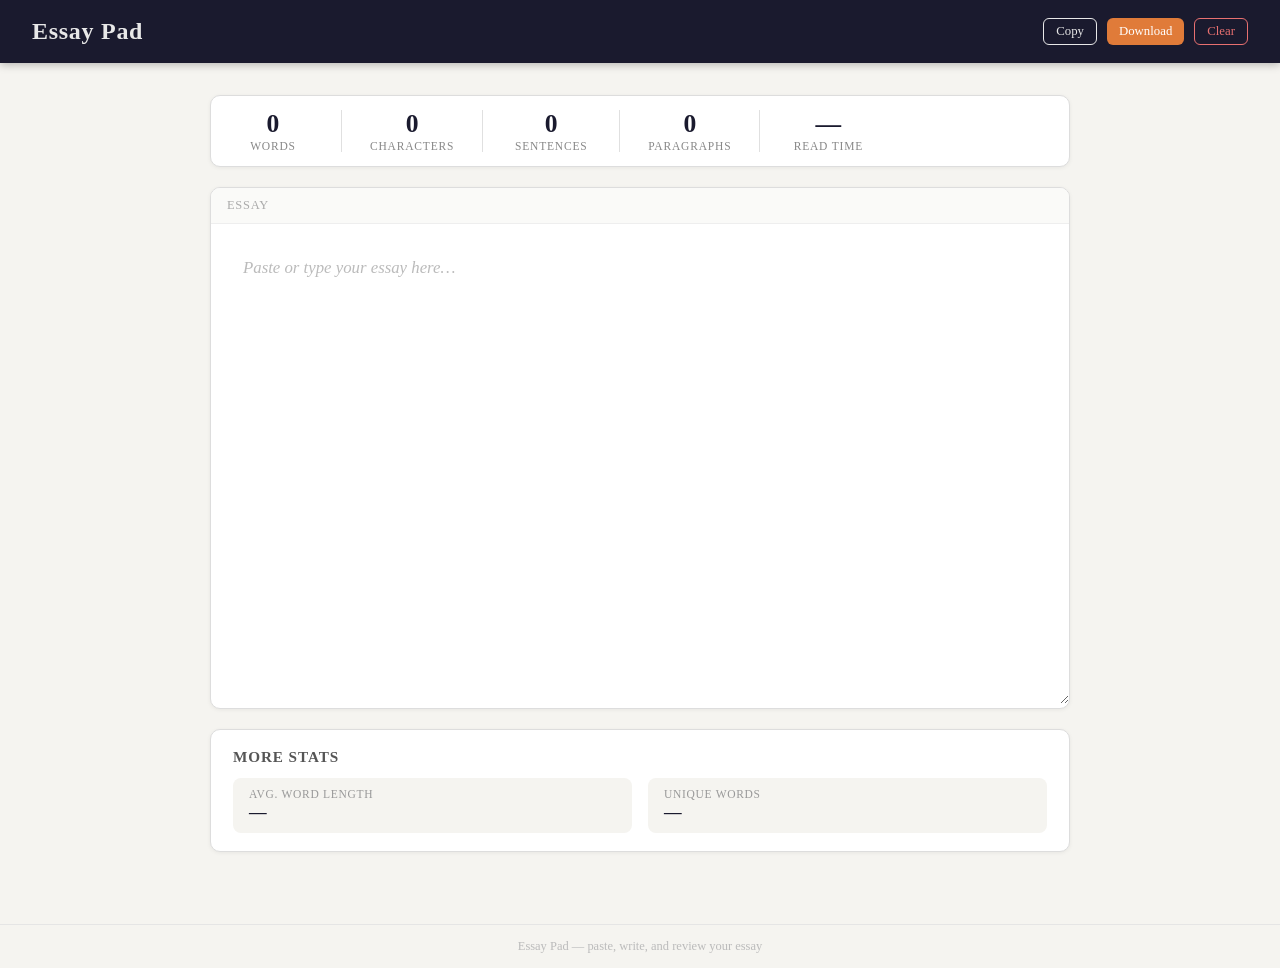
==== index.html @ 395b9628 "Create essay pad HTML/CSS/JS page Agent-Logs-Url: https://github.com/davidbomhoff/advuifinal/session" ====
<!DOCTYPE html>
<html lang="en">
<head>
  <meta charset="UTF-8" />
  <meta name="viewport" content="width=device-width, initial-scale=1.0" />
  <title>Essay Pad</title>
  <link rel="stylesheet" href="styles.css" />
</head>
<body>

  <header>
    <h1>Essay Pad</h1>
    <div class="header-actions">
      <button class="btn btn-outline btn-sm" id="btn-copy" title="Copy essay text">Copy</button>
      <button class="btn btn-primary btn-sm" id="btn-download" title="Download as .txt">Download</button>
      <button class="btn btn-danger btn-sm" id="btn-clear" title="Clear the essay">Clear</button>
    </div>
  </header>

  <main>

    <!-- Statistics bar -->
    <div class="stats-bar" aria-label="Essay statistics">
      <div class="stat">
        <span class="stat-value" id="word-count">0</span>
        <span class="stat-label">Words</span>
      </div>
      <div class="stat-divider"></div>
      <div class="stat">
        <span class="stat-value" id="char-count">0</span>
        <span class="stat-label">Characters</span>
      </div>
      <div class="stat-divider"></div>
      <div class="stat">
        <span class="stat-value" id="sentence-count">0</span>
        <span class="stat-label">Sentences</span>
      </div>
      <div class="stat-divider"></div>
      <div class="stat">
        <span class="stat-value" id="para-count">0</span>
        <span class="stat-label">Paragraphs</span>
      </div>
      <div class="stat-divider"></div>
      <div class="stat">
        <span class="stat-value" id="read-time">—</span>
        <span class="stat-label">Read time</span>
      </div>
    </div>

    <!-- Essay editor -->
    <div class="editor-wrapper">
      <div class="editor-toolbar">
        <span class="toolbar-label">Essay</span>
      </div>
      <textarea
        id="essay-textarea"
        placeholder="Paste or type your essay here…"
        spellcheck="true"
        aria-label="Essay text area"
      ></textarea>
    </div>

    <!-- Extended readability stats -->
    <div class="readability-section" aria-label="Readability details">
      <h2>More Stats</h2>
      <div class="readability-grid">
        <div class="readability-item">
          <div class="label">Avg. word length</div>
          <div class="value" id="avg-word-len">—</div>
        </div>
        <div class="readability-item">
          <div class="label">Unique words</div>
          <div class="value" id="unique-words">—</div>
        </div>
      </div>
    </div>

  </main>

  <footer>
    Essay Pad &mdash; paste, write, and review your essay
  </footer>

  <div class="toast" id="toast" role="status" aria-live="polite"></div>

  <script src="script.js"></script>
</body>
</html>
---- styles.css ----
*, *::before, *::after {
  box-sizing: border-box;
  margin: 0;
  padding: 0;
}

body {
  font-family: 'Georgia', serif;
  background: #f5f4f0;
  color: #2c2c2c;
  min-height: 100vh;
  display: flex;
  flex-direction: column;
}

header {
  background: #1a1a2e;
  color: #e8e8e8;
  padding: 18px 32px;
  display: flex;
  align-items: center;
  justify-content: space-between;
  box-shadow: 0 2px 8px rgba(0,0,0,0.25);
}

header h1 {
  font-size: 1.5rem;
  font-weight: 600;
  letter-spacing: 0.03em;
}

.header-actions {
  display: flex;
  gap: 10px;
}

.btn {
  cursor: pointer;
  border: none;
  border-radius: 6px;
  padding: 8px 18px;
  font-size: 0.875rem;
  font-family: 'Georgia', serif;
  transition: background 0.2s, transform 0.1s;
}

.btn:active {
  transform: scale(0.97);
}

.btn-outline {
  background: transparent;
  border: 1.5px solid #e8e8e8;
  color: #e8e8e8;
}

.btn-outline:hover {
  background: rgba(255,255,255,0.1);
}

.btn-primary {
  background: #e07b39;
  color: #fff;
}

.btn-primary:hover {
  background: #c96a28;
}

.btn-danger {
  background: transparent;
  border: 1.5px solid #e87070;
  color: #e87070;
}

.btn-danger:hover {
  background: rgba(232,112,112,0.1);
}

main {
  flex: 1;
  max-width: 900px;
  width: 100%;
  margin: 32px auto;
  padding: 0 20px 40px;
  display: flex;
  flex-direction: column;
  gap: 20px;
}

.stats-bar {
  display: flex;
  gap: 24px;
  flex-wrap: wrap;
  background: #fff;
  border: 1px solid #ddd;
  border-radius: 10px;
  padding: 14px 22px;
  box-shadow: 0 1px 4px rgba(0,0,0,0.06);
}

.stat {
  display: flex;
  flex-direction: column;
  align-items: center;
  min-width: 80px;
}

.stat-value {
  font-size: 1.6rem;
  font-weight: 700;
  color: #1a1a2e;
  line-height: 1.1;
}

.stat-label {
  font-size: 0.72rem;
  color: #888;
  text-transform: uppercase;
  letter-spacing: 0.07em;
  margin-top: 2px;
}

.stat-divider {
  width: 1px;
  background: #e0e0e0;
  align-self: stretch;
  margin: 0 4px;
}

.editor-wrapper {
  position: relative;
  background: #fff;
  border: 1px solid #ddd;
  border-radius: 10px;
  box-shadow: 0 1px 4px rgba(0,0,0,0.06);
  overflow: hidden;
}

.editor-toolbar {
  display: flex;
  align-items: center;
  gap: 8px;
  padding: 10px 16px;
  border-bottom: 1px solid #eee;
  background: #fafaf8;
}

.toolbar-label {
  font-size: 0.78rem;
  color: #aaa;
  text-transform: uppercase;
  letter-spacing: 0.06em;
  flex: 1;
}

.btn-sm {
  padding: 5px 12px;
  font-size: 0.8rem;
}

#essay-textarea {
  width: 100%;
  min-height: 480px;
  padding: 28px 32px;
  font-family: 'Georgia', serif;
  font-size: 1.05rem;
  line-height: 1.85;
  color: #2c2c2c;
  border: none;
  outline: none;
  resize: vertical;
  background: transparent;
  tab-size: 4;
}

#essay-textarea::placeholder {
  color: #bbb;
  font-style: italic;
}

.readability-section {
  background: #fff;
  border: 1px solid #ddd;
  border-radius: 10px;
  padding: 18px 22px;
  box-shadow: 0 1px 4px rgba(0,0,0,0.06);
}

.readability-section h2 {
  font-size: 0.95rem;
  color: #555;
  margin-bottom: 12px;
  text-transform: uppercase;
  letter-spacing: 0.06em;
}

.readability-grid {
  display: flex;
  gap: 16px;
  flex-wrap: wrap;
}

.readability-item {
  background: #f5f4f0;
  border-radius: 8px;
  padding: 10px 16px;
  min-width: 140px;
  flex: 1;
}

.readability-item .label {
  font-size: 0.72rem;
  color: #999;
  text-transform: uppercase;
  letter-spacing: 0.06em;
}

.readability-item .value {
  font-size: 1.1rem;
  font-weight: 600;
  color: #1a1a2e;
  margin-top: 2px;
}

.toast {
  position: fixed;
  bottom: 28px;
  left: 50%;
  transform: translateX(-50%) translateY(80px);
  background: #1a1a2e;
  color: #e8e8e8;
  padding: 12px 24px;
  border-radius: 8px;
  font-size: 0.9rem;
  opacity: 0;
  transition: transform 0.3s ease, opacity 0.3s ease;
  pointer-events: none;
  z-index: 999;
}

.toast.show {
  transform: translateX(-50%) translateY(0);
  opacity: 1;
}

footer {
  text-align: center;
  font-size: 0.78rem;
  color: #bbb;
  padding: 14px;
  border-top: 1px solid #e5e5e5;
}

@media (max-width: 600px) {
  header {
    flex-direction: column;
    gap: 12px;
    padding: 14px 20px;
  }

  main {
    margin: 16px auto;
    padding: 0 12px 24px;
  }

  #essay-textarea {
    padding: 18px 16px;
    min-height: 340px;
  }

  .stats-bar {
    gap: 12px;
    padding: 12px 16px;
  }
}
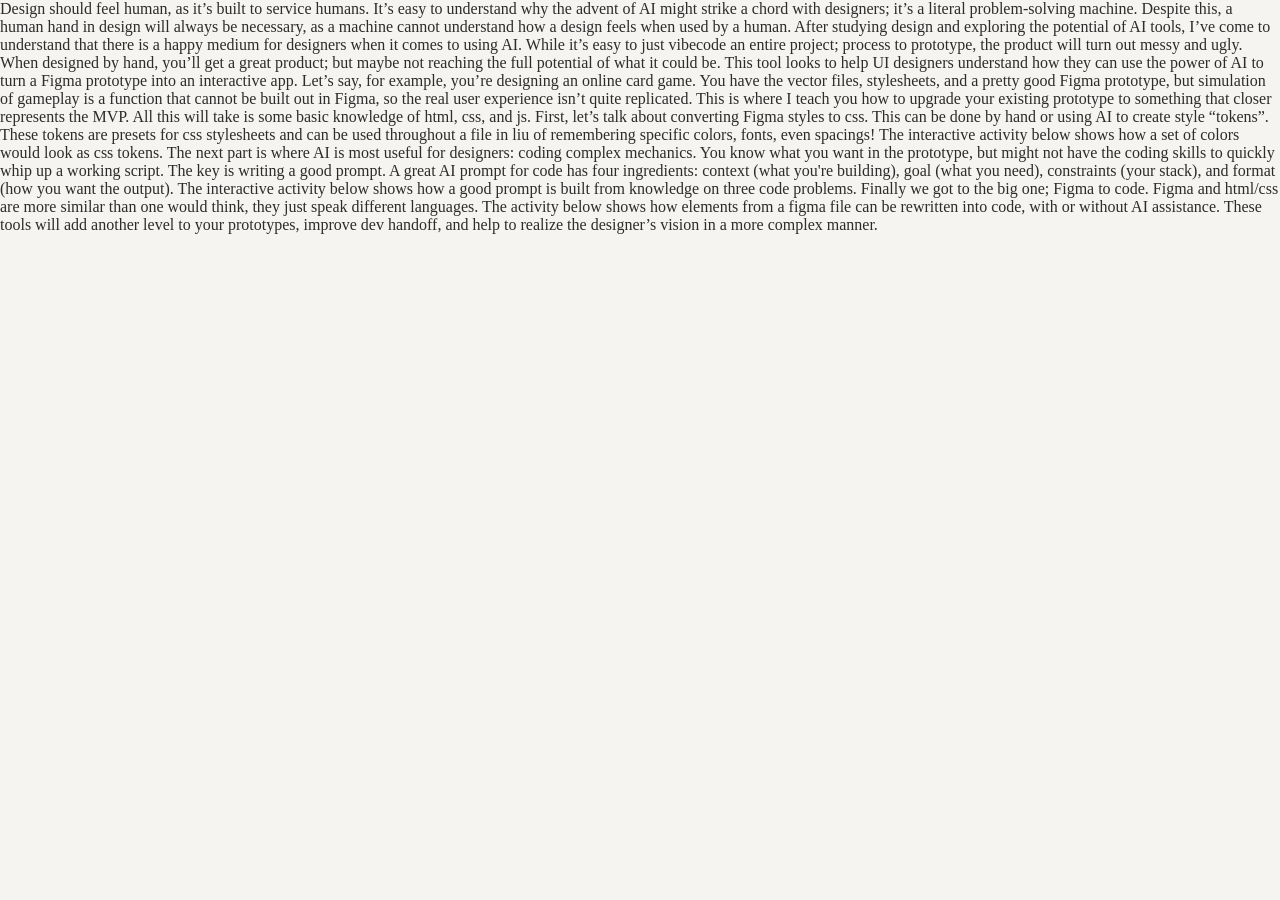
==== commit fbbc8cba: "Just essay Removed header, main content, and footer from index.html, while adding a lengthy design p" ====
--- a/index.html
+++ b/index.html
@@ -7,82 +7,6 @@
   <link rel="stylesheet" href="styles.css" />
 </head>
 <body>
-
-  <header>
-    <h1>Essay Pad</h1>
-    <div class="header-actions">
-      <button class="btn btn-outline btn-sm" id="btn-copy" title="Copy essay text">Copy</button>
-      <button class="btn btn-primary btn-sm" id="btn-download" title="Download as .txt">Download</button>
-      <button class="btn btn-danger btn-sm" id="btn-clear" title="Clear the essay">Clear</button>
-    </div>
-  </header>
-
-  <main>
-
-    <!-- Statistics bar -->
-    <div class="stats-bar" aria-label="Essay statistics">
-      <div class="stat">
-        <span class="stat-value" id="word-count">0</span>
-        <span class="stat-label">Words</span>
-      </div>
-      <div class="stat-divider"></div>
-      <div class="stat">
-        <span class="stat-value" id="char-count">0</span>
-        <span class="stat-label">Characters</span>
-      </div>
-      <div class="stat-divider"></div>
-      <div class="stat">
-        <span class="stat-value" id="sentence-count">0</span>
-        <span class="stat-label">Sentences</span>
-      </div>
-      <div class="stat-divider"></div>
-      <div class="stat">
-        <span class="stat-value" id="para-count">0</span>
-        <span class="stat-label">Paragraphs</span>
-      </div>
-      <div class="stat-divider"></div>
-      <div class="stat">
-        <span class="stat-value" id="read-time">—</span>
-        <span class="stat-label">Read time</span>
-      </div>
-    </div>
-
-    <!-- Essay editor -->
-    <div class="editor-wrapper">
-      <div class="editor-toolbar">
-        <span class="toolbar-label">Essay</span>
-      </div>
-      <textarea
-        id="essay-textarea"
-        placeholder="Paste or type your essay here…"
-        spellcheck="true"
-        aria-label="Essay text area"
-      ></textarea>
-    </div>
-
-    <!-- Extended readability stats -->
-    <div class="readability-section" aria-label="Readability details">
-      <h2>More Stats</h2>
-      <div class="readability-grid">
-        <div class="readability-item">
-          <div class="label">Avg. word length</div>
-          <div class="value" id="avg-word-len">—</div>
-        </div>
-        <div class="readability-item">
-          <div class="label">Unique words</div>
-          <div class="value" id="unique-words">—</div>
-        </div>
-      </div>
-    </div>
-
-  </main>
-
-  <footer>
-    Essay Pad &mdash; paste, write, and review your essay
-  </footer>
-
-  <div class="toast" id="toast" role="status" aria-live="polite"></div>
-
-  <script src="script.js"></script>
+Design should feel human, as it’s built to service humans. It’s easy to understand why the advent of AI might strike a chord with designers; it’s a literal problem-solving machine. Despite this, a human hand in design will always be necessary, as a machine cannot understand how a design feels when used by a human. After studying design and exploring the potential of AI tools, I’ve come to understand that there is a happy medium for designers when it comes to using AI. While it’s easy to just vibecode an entire project; process to prototype, the product will turn out messy and ugly. When designed by hand, you’ll get a great product; but maybe not reaching the full potential of what it could be. This tool looks to help UI designers understand how they can use the power of AI to turn a Figma prototype into an interactive app. Let’s say, for example, you’re designing an online card game. You have the vector files, stylesheets, and a pretty good Figma prototype, but simulation of gameplay is a function that cannot be built out in Figma, so the real user experience isn’t quite replicated. This is where I teach you how to upgrade your existing prototype to something that closer represents the MVP. All this will take is some basic knowledge of html, css, and js. First, let’s talk about converting Figma styles to css. This can be done by hand or using AI to create style “tokens”. These tokens are presets for css stylesheets and can be used throughout a file in liu of remembering specific colors, fonts, even spacings! The interactive activity below shows how a set of colors would look as css tokens. The next part is where AI is most useful for designers: coding complex mechanics. You know what you want in the prototype, but might not have the coding skills to quickly whip up a working script. The key is writing a good prompt. A great AI prompt for code has four ingredients: context (what you're building), goal (what you need), constraints (your stack), and format (how you want the output). The interactive activity below shows how a good prompt is built from knowledge on three code problems. Finally we got to the big one; Figma to code. Figma and html/css are more similar than one would think, they just speak different languages. The activity below shows how elements from a figma file can be rewritten into code, with or without AI assistance. These tools will add another level to your prototypes, improve dev handoff, and help to realize the designer’s vision in a more complex manner.
 </body>
 </html>
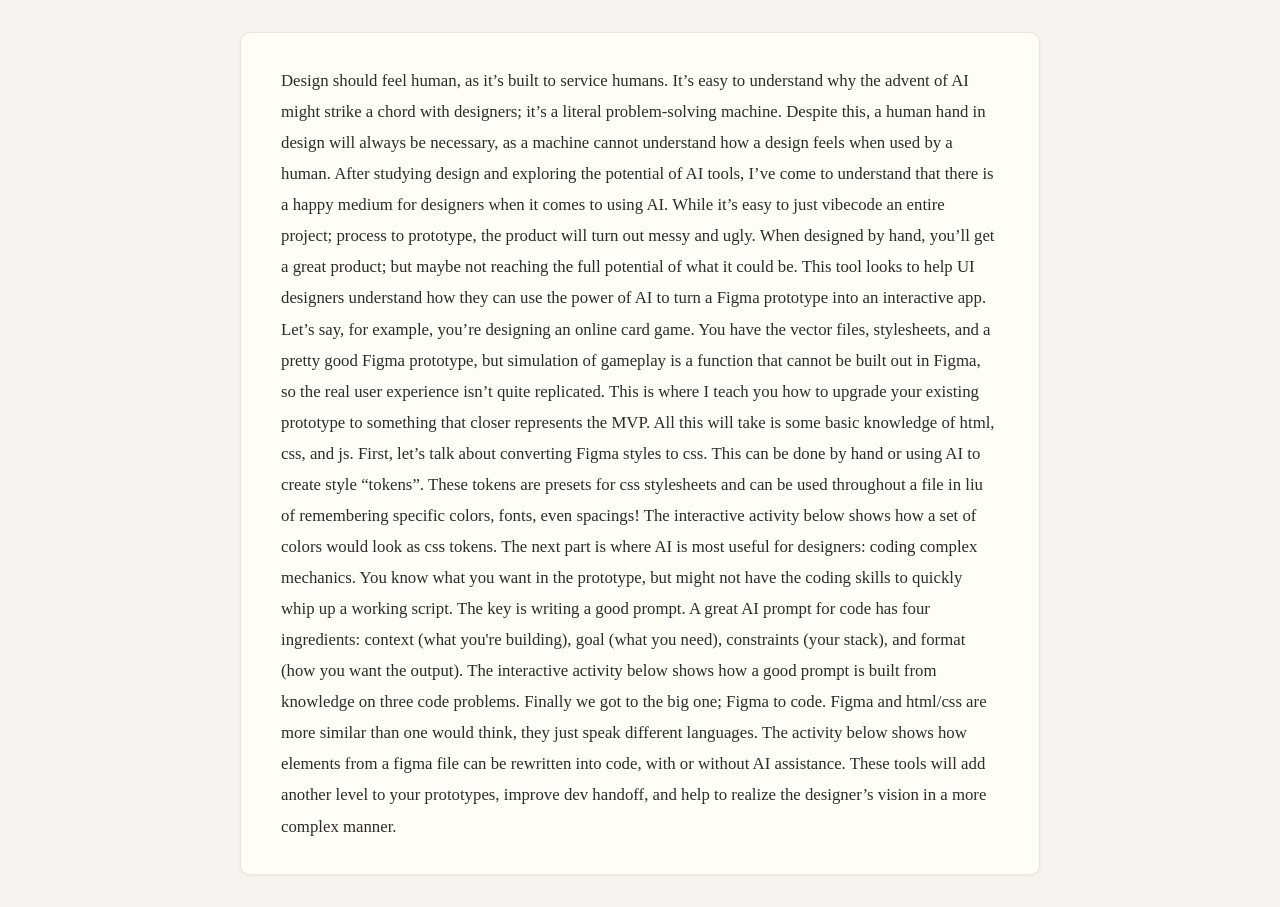
==== commit 8f070aa5: "style: add padding and light background to body text Agent-Logs-Url: https://github.com/davidbomhoff" ====
--- a/index.html
+++ b/index.html
@@ -7,6 +7,8 @@
   <link rel="stylesheet" href="styles.css" />
 </head>
 <body>
+<div class="body-text">
 Design should feel human, as it’s built to service humans. It’s easy to understand why the advent of AI might strike a chord with designers; it’s a literal problem-solving machine. Despite this, a human hand in design will always be necessary, as a machine cannot understand how a design feels when used by a human. After studying design and exploring the potential of AI tools, I’ve come to understand that there is a happy medium for designers when it comes to using AI. While it’s easy to just vibecode an entire project; process to prototype, the product will turn out messy and ugly. When designed by hand, you’ll get a great product; but maybe not reaching the full potential of what it could be. This tool looks to help UI designers understand how they can use the power of AI to turn a Figma prototype into an interactive app. Let’s say, for example, you’re designing an online card game. You have the vector files, stylesheets, and a pretty good Figma prototype, but simulation of gameplay is a function that cannot be built out in Figma, so the real user experience isn’t quite replicated. This is where I teach you how to upgrade your existing prototype to something that closer represents the MVP. All this will take is some basic knowledge of html, css, and js. First, let’s talk about converting Figma styles to css. This can be done by hand or using AI to create style “tokens”. These tokens are presets for css stylesheets and can be used throughout a file in liu of remembering specific colors, fonts, even spacings! The interactive activity below shows how a set of colors would look as css tokens. The next part is where AI is most useful for designers: coding complex mechanics. You know what you want in the prototype, but might not have the coding skills to quickly whip up a working script. The key is writing a good prompt. A great AI prompt for code has four ingredients: context (what you're building), goal (what you need), constraints (your stack), and format (how you want the output). The interactive activity below shows how a good prompt is built from knowledge on three code problems. Finally we got to the big one; Figma to code. Figma and html/css are more similar than one would think, they just speak different languages. The activity below shows how elements from a figma file can be rewritten into code, with or without AI assistance. These tools will add another level to your prototypes, improve dev handoff, and help to realize the designer’s vision in a more complex manner.
+</div>
 </body>
 </html>
--- a/styles.css
+++ b/styles.css
@@ -244,6 +244,20 @@
   opacity: 1;
 }
 
+.body-text {
+  max-width: 800px;
+  margin: 32px auto;
+  padding: 32px 40px;
+  background: #fffdf7;
+  border-radius: 10px;
+  border: 1px solid #e8e5dc;
+  font-family: 'Georgia', serif;
+  font-size: 1.05rem;
+  line-height: 1.85;
+  color: #2c2c2c;
+  box-shadow: 0 1px 4px rgba(0,0,0,0.06);
+}
+
 footer {
   text-align: center;
   font-size: 0.78rem;
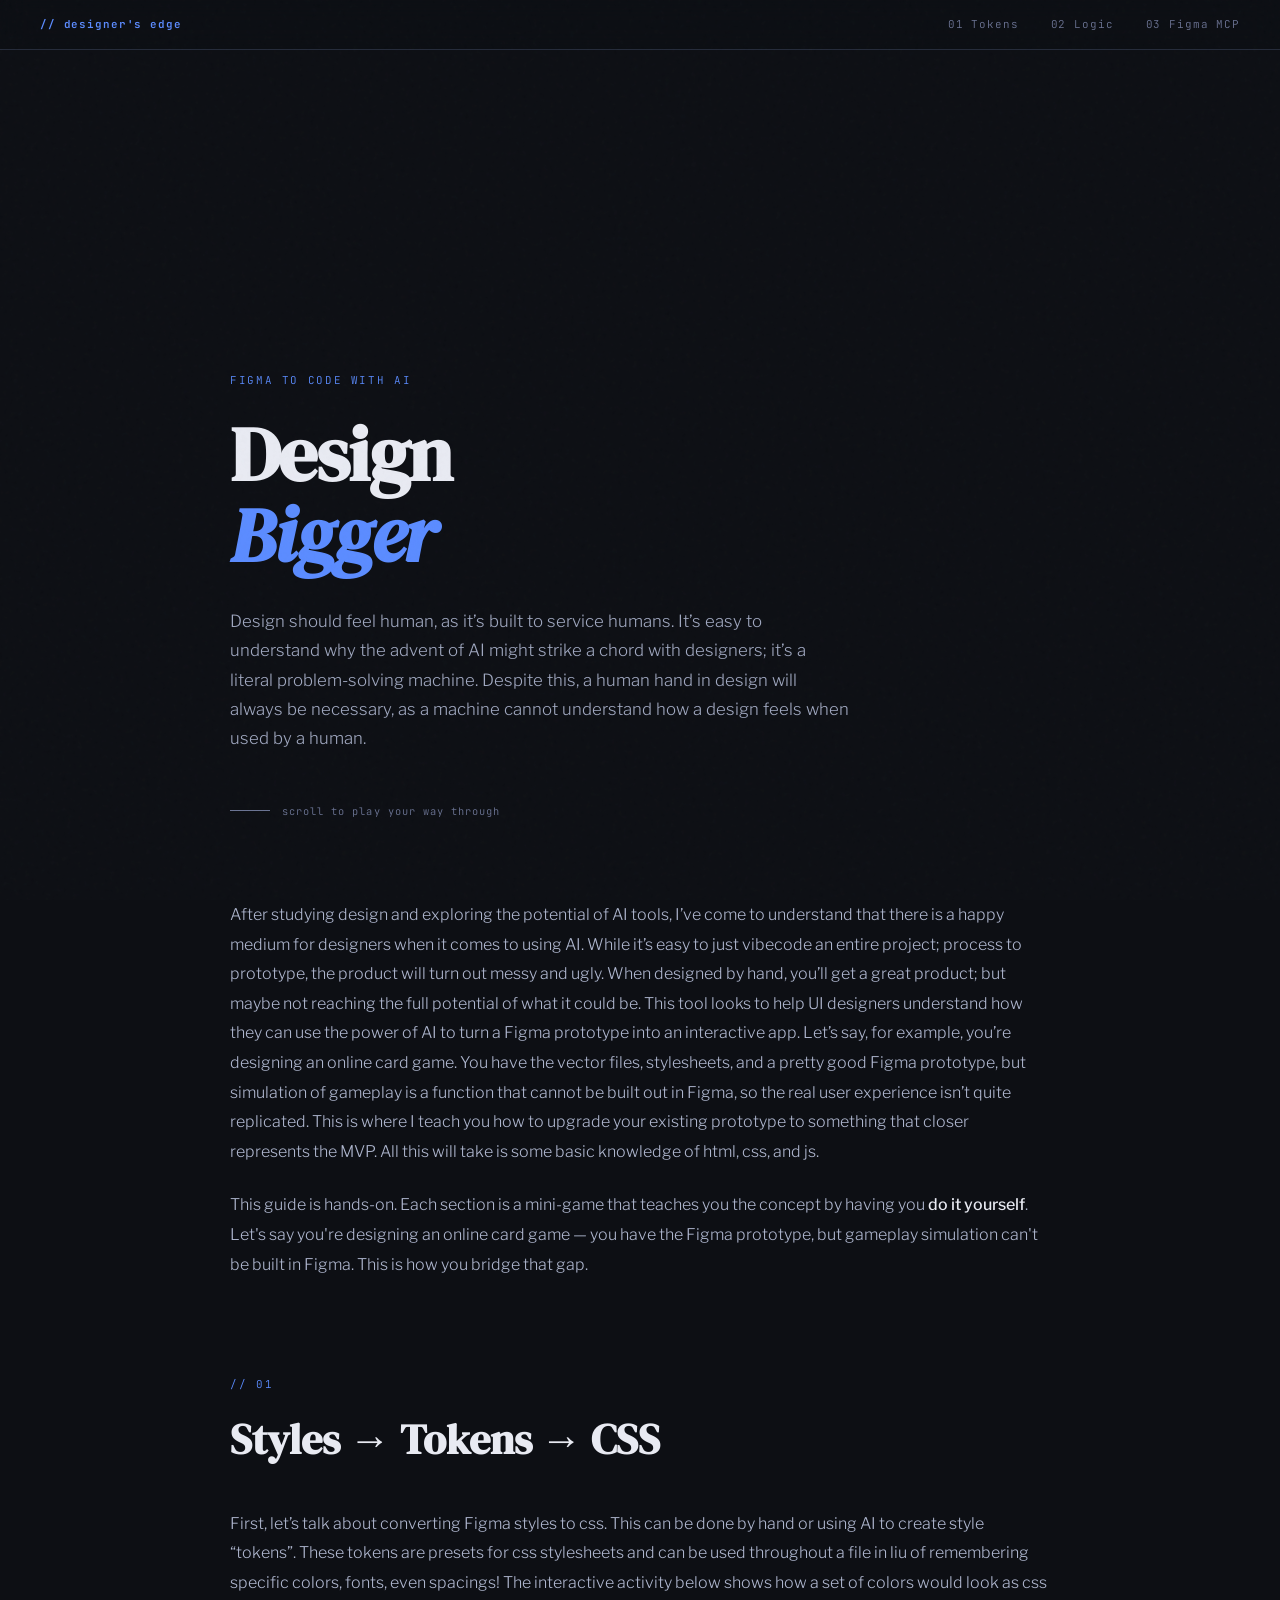
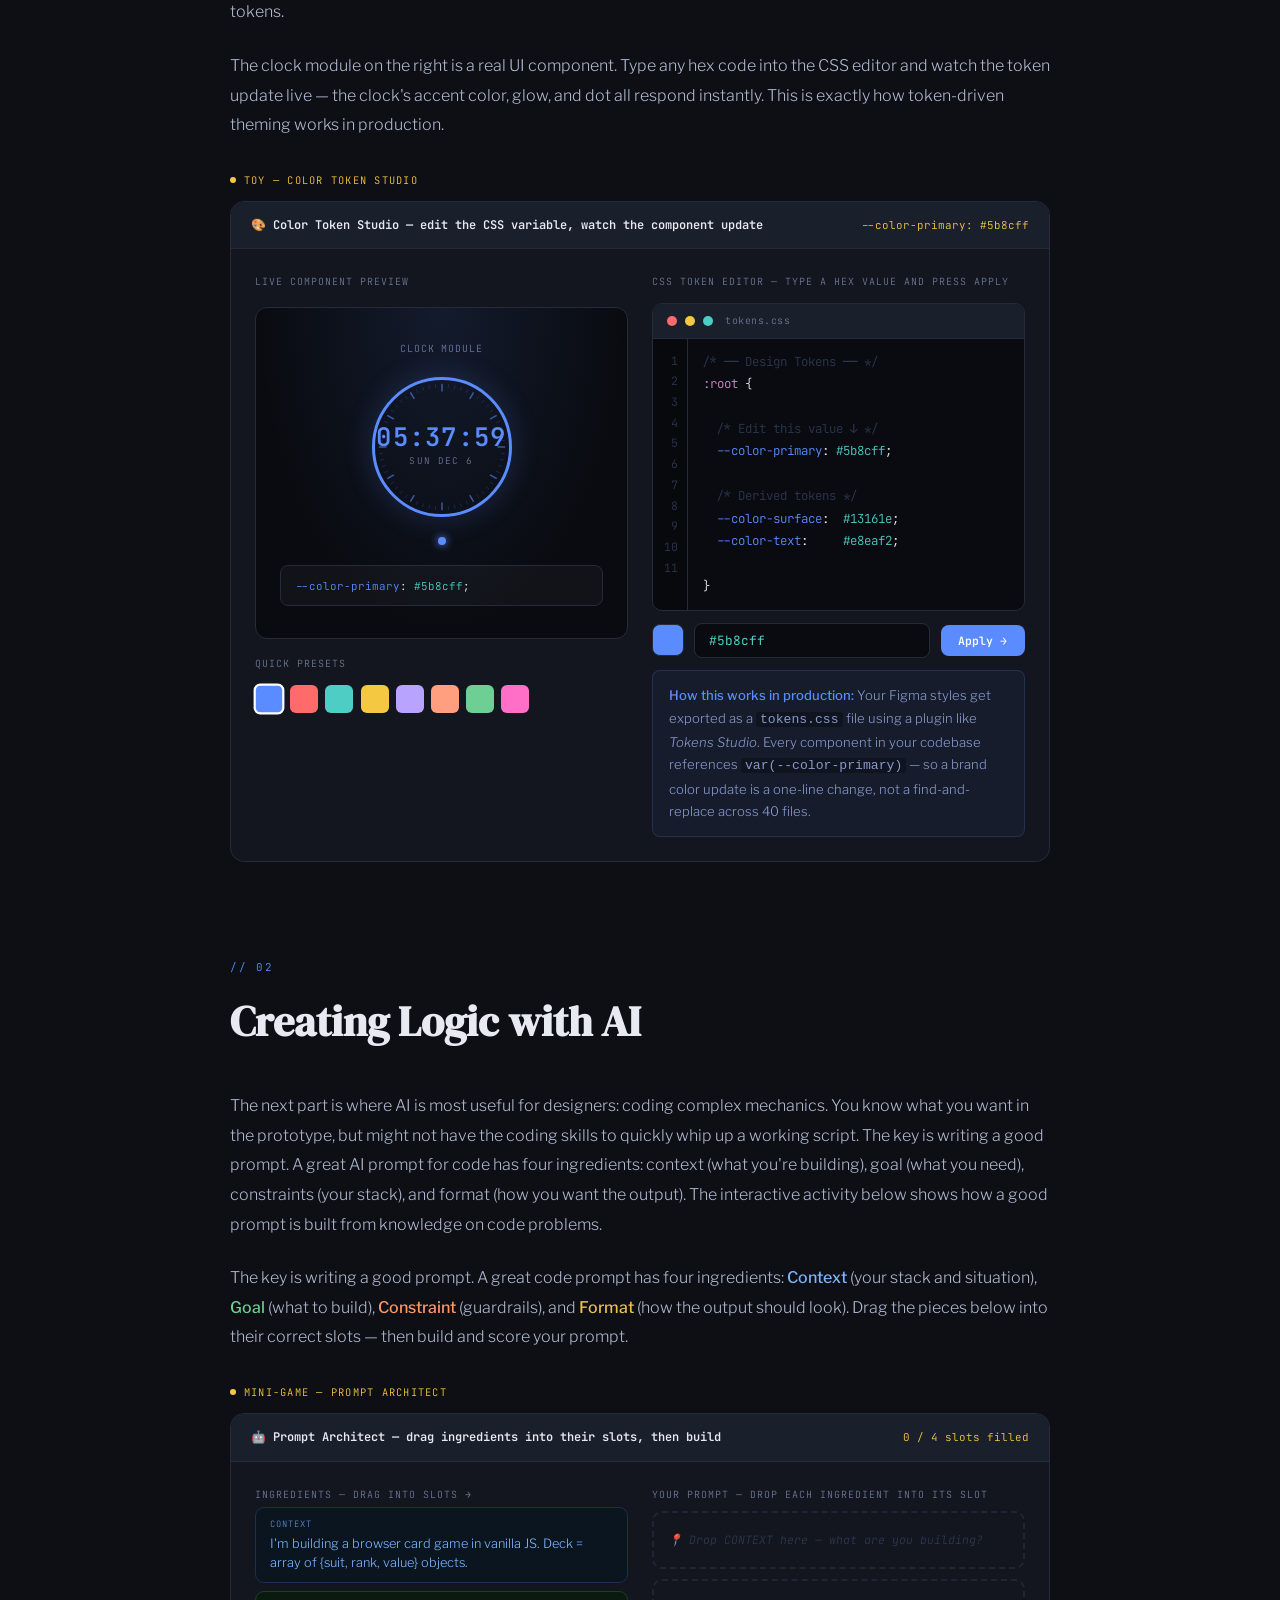
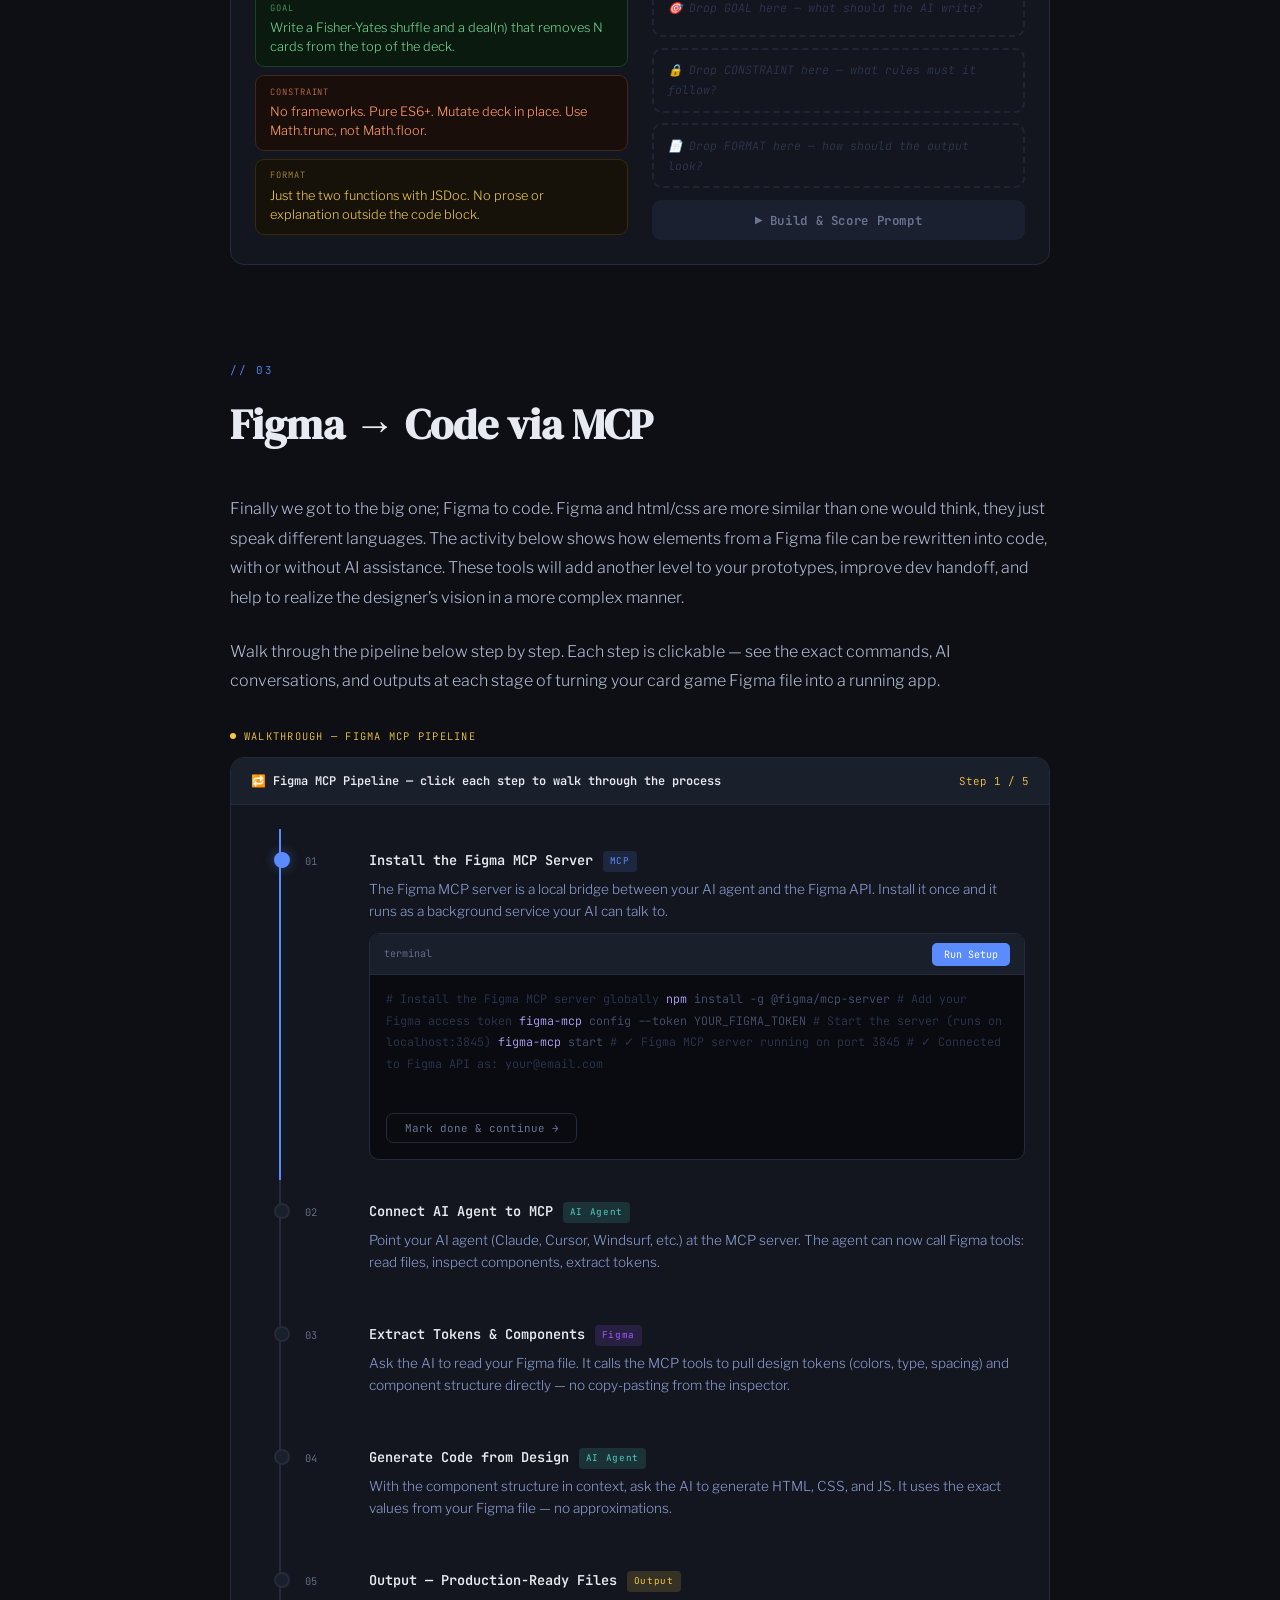
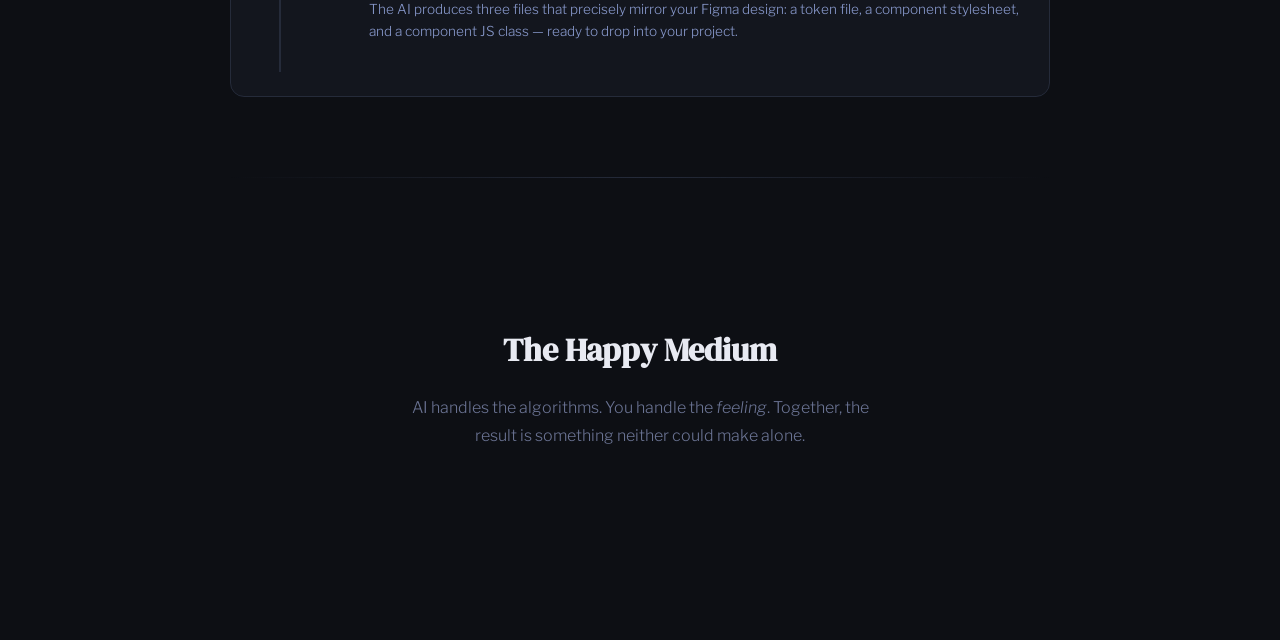
==== commit 155b5b20: "Rename design-essay.html to index.html" ====
--- a/index.html
+++ b/index.html
@@ -1,14 +1,1120 @@
 <!DOCTYPE html>
 <html lang="en">
 <head>
-  <meta charset="UTF-8" />
-  <meta name="viewport" content="width=device-width, initial-scale=1.0" />
-  <title>Essay Pad</title>
-  <link rel="stylesheet" href="styles.css" />
+<meta charset="UTF-8">
+<meta name="viewport" content="width=device-width, initial-scale=1.0">
+<title>The Designer's Edge</title>
+<link rel="preconnect" href="https://fonts.googleapis.com">
+<link href="https://fonts.googleapis.com/css2?family=DM+Serif+Display:ital@0;1&family=JetBrains+Mono:wght@300;400;600&family=Libre+Franklin:wght@300;400;500&display=swap" rel="stylesheet">
+<style>
+/* ── TOKENS ── */
+:root {
+  --bg:#0d0f14; --surface:#13161e; --surface2:#1a1f2c; --border:#252b3a;
+  --accent:#5b8cff; --accent2:#ff6b6b; --accent3:#4ecdc4; --gold:#f5c842;
+  --text:#e8eaf2; --muted:#6b7494; --code-bg:#090b10;
+}
+*{box-sizing:border-box;margin:0;padding:0;}
+html{scroll-behavior:smooth;}
+body{background:var(--bg);color:var(--text);font-family:'Libre Franklin',sans-serif;font-weight:300;line-height:1.75;overflow-x:hidden;}
+body::before{content:'';position:fixed;inset:0;background-image:url("data:image/svg+xml,%3Csvg viewBox='0 0 200 200' xmlns='http://www.w3.org/2000/svg'%3E%3Cfilter id='n'%3E%3CfeTurbulence type='fractalNoise' baseFrequency='0.85' numOctaves='4' stitchTiles='stitch'/%3E%3C/filter%3E%3Crect width='100%25' height='100%25' filter='url(%23n)' opacity='0.04'/%3E%3C/svg%3E");pointer-events:none;z-index:9999;opacity:.5;}
+
+/* ── PROGRESS + NAV ── */
+#progress{position:fixed;top:0;left:0;height:2px;width:0;background:linear-gradient(90deg,var(--accent),var(--accent3));z-index:1001;transition:width .1s;}
+nav{position:fixed;top:0;left:0;right:0;height:50px;display:flex;align-items:center;padding:0 2.5rem;gap:2rem;background:rgba(13,15,20,.92);backdrop-filter:blur(14px);border-bottom:1px solid var(--border);z-index:100;font-family:'JetBrains Mono',monospace;font-size:.68rem;letter-spacing:.08em;}
+nav .logo{color:var(--accent);font-weight:600;margin-right:auto;}
+nav a{color:var(--muted);text-decoration:none;cursor:pointer;transition:color .2s;}
+nav a:hover{color:var(--text);}
+
+/* ── HERO ── */
+.hero{min-height:100vh;display:flex;flex-direction:column;justify-content:flex-end;padding:8rem 2.5rem 5rem;max-width:900px;margin:0 auto;}
+.hero-label{font-family:'JetBrains Mono',monospace;font-size:.68rem;color:var(--accent);letter-spacing:.15em;text-transform:uppercase;margin-bottom:1.5rem;opacity:0;animation:fadeUp .8s .2s forwards;}
+.hero h1{font-family:'DM Serif Display',serif;font-size:clamp(3rem,6vw,5.5rem);line-height:1.05;letter-spacing:-.02em;margin-bottom:2rem;opacity:0;animation:fadeUp .8s .4s forwards;}
+.hero h1 em{color:var(--accent);font-style:italic;}
+.hero p.lead{max-width:620px;font-size:1.05rem;color:#a0a8c0;margin-bottom:3rem;opacity:0;animation:fadeUp .8s .6s forwards;}
+.scroll-hint{font-family:'JetBrains Mono',monospace;font-size:.65rem;color:var(--muted);letter-spacing:.1em;display:flex;align-items:center;gap:.75rem;opacity:0;animation:fadeUp .8s 1s forwards;}
+.scroll-hint::before{content:'';display:block;width:40px;height:1px;background:var(--muted);}
+
+/* ── CONTENT ── */
+.content{max-width:900px;margin:0 auto;padding:0 2.5rem 8rem;}
+.section-header{margin:6rem 0 2rem;}
+.section-num{font-family:'JetBrains Mono',monospace;font-size:.68rem;color:var(--accent);letter-spacing:.15em;display:block;margin-bottom:.6rem;}
+.section-header h2{font-family:'DM Serif Display',serif;font-size:clamp(1.8rem,3.5vw,2.6rem);}
+.body-text{font-size:1rem;color:#b0b8d0;line-height:1.85;margin-bottom:1.5rem;}
+.body-text strong{color:var(--text);font-weight:500;}
+.game-label{display:inline-flex;align-items:center;gap:.5rem;font-family:'JetBrains Mono',monospace;font-size:.65rem;color:var(--gold);letter-spacing:.12em;text-transform:uppercase;margin-bottom:.75rem;}
+.game-label .dot{width:6px;height:6px;border-radius:50%;background:var(--gold);animation:pulse 2s infinite;}
+
+/* ── GAME SHELL ── */
+.game-shell{background:var(--surface);border:1px solid var(--border);border-radius:14px;overflow:hidden;margin-bottom:2.5rem;}
+.game-top-bar{display:flex;align-items:center;justify-content:space-between;padding:.8rem 1.25rem;background:var(--surface2);border-bottom:1px solid var(--border);}
+.game-title{font-family:'JetBrains Mono',monospace;font-size:.75rem;font-weight:600;color:var(--text);}
+.game-badge{font-family:'JetBrains Mono',monospace;font-size:.68rem;color:var(--gold);}
+.game-body{padding:1.5rem;}
+
+/* ══════════════════════════════════════════
+   GAME 1 — COLOR TOKEN STUDIO
+   Left: live clock module | Right: CSS editor
+══════════════════════════════════════════ */
+.studio-grid{display:grid;grid-template-columns:1fr 1fr;gap:1.5rem;align-items:start;}
+
+/* Clock Module */
+.clock-module{
+  background:var(--code-bg);border:1px solid var(--border);border-radius:12px;
+  padding:2rem 1.5rem;display:flex;flex-direction:column;align-items:center;gap:1.25rem;
+  position:relative;overflow:hidden;transition:border-color .3s;
+}
+.clock-module::before{
+  content:'';position:absolute;inset:0;
+  background:radial-gradient(ellipse at 50% 0%,var(--clock-glow,rgba(91,140,255,.12)) 0%,transparent 70%);
+  pointer-events:none;transition:background .4s;
+}
+.clock-face{
+  width:140px;height:140px;border-radius:50%;
+  border:3px solid var(--clock-accent,#5b8cff);
+  display:flex;flex-direction:column;align-items:center;justify-content:center;gap:.15rem;
+  position:relative;box-shadow:0 0 30px var(--clock-shadow,rgba(91,140,255,.2));
+  transition:border-color .4s,box-shadow .4s;
+}
+.clock-time{font-family:'JetBrains Mono',monospace;font-size:1.6rem;font-weight:600;color:var(--clock-accent,#5b8cff);letter-spacing:.05em;transition:color .4s;line-height:1;}
+.clock-date{font-family:'JetBrains Mono',monospace;font-size:.58rem;color:var(--muted);letter-spacing:.12em;text-transform:uppercase;}
+.clock-label{font-family:'JetBrains Mono',monospace;font-size:.62rem;color:var(--muted);letter-spacing:.1em;text-transform:uppercase;}
+.clock-ticks{position:absolute;inset:0;border-radius:50%;}
+.clock-dot{
+  width:8px;height:8px;border-radius:50%;
+  background:var(--clock-accent,#5b8cff);
+  box-shadow:0 0 8px var(--clock-accent,#5b8cff);
+  transition:background .4s,box-shadow .4s;
+}
+.clock-token-preview{
+  width:100%;background:rgba(255,255,255,.03);border:1px solid var(--border);border-radius:8px;
+  padding:.65rem .9rem;font-family:'JetBrains Mono',monospace;font-size:.68rem;line-height:1.7;
+}
+.ctp-var{color:var(--accent);}
+.ctp-val{color:var(--accent3);transition:color .3s;}
+
+/* Swatch Presets */
+.swatch-presets{display:flex;gap:.45rem;flex-wrap:wrap;margin-top:.25rem;}
+.preset-swatch{
+  width:28px;height:28px;border-radius:6px;cursor:pointer;border:2px solid transparent;
+  transition:all .2s;flex-shrink:0;
+}
+.preset-swatch:hover{transform:scale(1.15);}
+.preset-swatch.active{border-color:white;transform:scale(1.1);}
+
+/* CSS Code Editor */
+.css-editor-wrap{display:flex;flex-direction:column;gap:.75rem;}
+.editor-label{font-family:'JetBrains Mono',monospace;font-size:.62rem;color:var(--muted);letter-spacing:.1em;text-transform:uppercase;}
+.css-editor{
+  background:var(--code-bg);border:1px solid var(--border);border-radius:10px;overflow:hidden;
+  font-family:'JetBrains Mono',monospace;font-size:.78rem;line-height:1.8;
+}
+.editor-header{
+  display:flex;align-items:center;gap:.5rem;padding:.5rem .9rem;
+  background:var(--surface2);border-bottom:1px solid var(--border);
+}
+.editor-dot{width:10px;height:10px;border-radius:50%;}
+.editor-filename{margin-left:.25rem;font-size:.62rem;color:var(--muted);letter-spacing:.05em;}
+.editor-lines{display:flex;}
+.line-nums{
+  padding:.75rem .6rem;background:rgba(0,0,0,.2);border-right:1px solid var(--border);
+  color:#2d364f;font-size:.72rem;line-height:1.8;text-align:right;user-select:none;min-width:2.2rem;
+}
+.editor-content{padding:.75rem .9rem;flex:1;min-height:180px;outline:none;white-space:pre;}
+.e-comment{color:#2d364f;}
+.e-sel{color:#d488cc;}
+.e-prop{color:var(--accent);}
+.e-val-static{color:var(--accent3);}
+
+/* Hex input row */
+.hex-input-row{display:flex;gap:.65rem;align-items:center;}
+.hex-preview-dot{width:32px;height:32px;border-radius:8px;border:1px solid var(--border);flex-shrink:0;transition:background .2s;}
+.hex-input{
+  flex:1;background:var(--code-bg);border:1px solid var(--border);border-radius:8px;
+  padding:.5rem .85rem;font-family:'JetBrains Mono',monospace;font-size:.8rem;
+  color:var(--accent3);outline:none;transition:border-color .2s;
+}
+.hex-input:focus{border-color:var(--accent);}
+.hex-input.error{border-color:var(--accent2);animation:shake .3s;}
+.apply-btn{
+  padding:.5rem 1.1rem;background:var(--accent);border:none;border-radius:8px;
+  font-family:'JetBrains Mono',monospace;font-size:.72rem;font-weight:600;
+  color:#fff;cursor:pointer;transition:all .2s;white-space:nowrap;
+}
+.apply-btn:hover{background:#4a7bee;transform:translateY(-1px);}
+
+.token-explainer{
+  background:rgba(91,140,255,.06);border:1px solid rgba(91,140,255,.18);
+  border-radius:8px;padding:.85rem 1rem;font-size:.82rem;color:#8899cc;line-height:1.7;
+}
+.token-explainer strong{color:var(--accent);font-weight:500;}
+
+
+/* ══════════════════════════════════════════
+   GAME 2 — PROMPT ARCHITECT
+   Drop zone broken into 4 labeled slots
+══════════════════════════════════════════ */
+.architect-grid{display:grid;grid-template-columns:1fr 1fr;gap:1.5rem;}
+
+/* Ingredient chips */
+.ingredient-bank{display:flex;flex-direction:column;gap:.5rem;}
+.bank-label{font-family:'JetBrains Mono',monospace;font-size:.62rem;color:var(--muted);letter-spacing:.1em;text-transform:uppercase;margin-bottom:.25rem;}
+.ing-chip{
+  padding:.6rem .9rem;border-radius:9px;cursor:grab;user-select:none;
+  font-size:.8rem;line-height:1.5;transition:all .2s;border:1px solid transparent;
+  position:relative;
+}
+.ing-chip:hover{transform:translateX(3px);}
+.ing-chip.used{opacity:.22;cursor:not-allowed;pointer-events:none;}
+.ing-chip:active{cursor:grabbing;}
+.ing-type-tag{font-family:'JetBrains Mono',monospace;font-size:.55rem;letter-spacing:.1em;opacity:.7;display:block;margin-bottom:.2rem;}
+.ic-context   {background:#0a1520;border-color:#1a3050;color:#7eb5ff;}
+.ic-goal      {background:#0a1a0e;border-color:#1a4028;color:#6ecf94;}
+.ic-constraint{background:#1a0e0a;border-color:#402820;color:#ff9966;}
+.ic-format    {background:#16120a;border-color:#3a2a06;color:#e8c44a;}
+
+/* 4-slot drop zone */
+.prompt-slots{display:flex;flex-direction:column;gap:.65rem;}
+.slot-label{font-family:'JetBrains Mono',monospace;font-size:.62rem;color:var(--muted);letter-spacing:.1em;text-transform:uppercase;margin-bottom:.5rem;}
+.prompt-slot{
+  border-radius:10px;padding:.65rem .9rem;min-height:58px;
+  border:2px dashed #1f2535;transition:all .25s;display:flex;align-items:center;
+  font-family:'JetBrains Mono',monospace;font-size:.74rem;gap:.6rem;position:relative;
+}
+.slot-placeholder{color:#2d364f;font-style:italic;font-size:.72rem;pointer-events:none;}
+.prompt-slot.drag-over{border-color:var(--accent);background:rgba(91,140,255,.06);}
+.prompt-slot.filled-context   {background:#0a1520;border:2px solid #1a3050;}
+.prompt-slot.filled-goal      {background:#0a1a0e;border:2px solid #1a4028;}
+.prompt-slot.filled-constraint{background:#1a0e0a;border:2px solid #402820;}
+.prompt-slot.filled-format    {background:#16120a;border:2px solid #3a2a06;}
+.slot-clear{
+  position:absolute;right:.65rem;top:50%;transform:translateY(-50%);
+  background:none;border:none;color:var(--muted);cursor:pointer;font-size:.8rem;
+  opacity:0;transition:opacity .2s;padding:.2rem;
+}
+.prompt-slot:hover .slot-clear{opacity:1;}
+.slot-filled-text{flex:1;line-height:1.5;}
+.slot-filled-tag{font-size:.58rem;opacity:.65;margin-bottom:.15rem;display:block;}
+
+/* Build btn + result */
+.build-prompt-btn{
+  width:100%;padding:.7rem;background:var(--accent);border:none;border-radius:9px;
+  font-family:'JetBrains Mono',monospace;font-size:.78rem;font-weight:600;
+  color:#fff;cursor:pointer;transition:all .2s;letter-spacing:.05em;margin-top:.75rem;
+}
+.build-prompt-btn:hover:not(:disabled){background:#4a7bee;transform:translateY(-1px);}
+.build-prompt-btn:disabled{background:#1a2030;color:var(--muted);cursor:not-allowed;}
+
+.prompt-result{
+  margin-top:1.25rem;display:none;
+  background:var(--code-bg);border:1px solid var(--border);border-radius:12px;overflow:hidden;
+}
+.prompt-result.show{display:block;animation:popIn .35s;}
+.result-tabs{display:flex;border-bottom:1px solid var(--border);}
+.result-tab{
+  padding:.55rem 1.1rem;font-family:'JetBrains Mono',monospace;font-size:.68rem;
+  color:var(--muted);cursor:pointer;border-bottom:2px solid transparent;margin-bottom:-1px;transition:all .2s;
+}
+.result-tab.active{color:var(--accent);border-bottom-color:var(--accent);}
+.result-pane{padding:1.25rem;display:none;font-size:.82rem;}
+.result-pane.active{display:block;}
+/* assembled prompt */
+.assembled-text{line-height:1.9;color:var(--text);}
+.assembled-text .pt-ctx{color:#7eb5ff;}
+.assembled-text .pt-goal{color:#6ecf94;}
+.assembled-text .pt-con{color:#ff9966;}
+.assembled-text .pt-fmt{color:#e8c44a;}
+/* score panel */
+.score-grid{display:grid;grid-template-columns:1fr 1fr;gap:.75rem;margin-bottom:1rem;}
+.score-card{background:var(--surface2);border-radius:8px;padding:.75rem;text-align:center;}
+.score-num{font-family:'JetBrains Mono',monospace;font-size:1.4rem;font-weight:600;display:block;}
+.score-desc{font-size:.7rem;color:var(--muted);font-family:'JetBrains Mono',monospace;margin-top:.2rem;}
+.score-bar-wrap{height:4px;background:#1a1f2c;border-radius:99px;overflow:hidden;margin:.4rem 0;}
+.score-bar-fill{height:100%;border-radius:99px;transition:width .6s cubic-bezier(.34,1.56,.64,1);}
+.feedback-item{margin-bottom:.5rem;padding:.5rem .75rem;border-radius:6px;font-size:.78rem;line-height:1.5;}
+.fb-good{background:rgba(78,205,196,.08);border:1px solid rgba(78,205,196,.2);color:var(--accent3);}
+.fb-warn{background:rgba(255,153,102,.08);border:1px solid rgba(255,153,102,.2);color:#ff9966;}
+.fb-miss{background:rgba(255,107,107,.08);border:1px solid rgba(255,107,107,.2);color:var(--accent2);}
+.reset-prompt-btn{background:none;border:1px solid var(--border);border-radius:7px;padding:.4rem 1rem;font-family:'JetBrains Mono',monospace;font-size:.68rem;color:var(--muted);cursor:pointer;transition:all .2s;margin-top:.75rem;}
+.reset-prompt-btn:hover{border-color:var(--accent);color:var(--accent);}
+
+
+/* ══════════════════════════════════════════
+   GAME 3 — FIGMA MCP WALKTHROUGH
+   Step-by-step clickable pipeline
+══════════════════════════════════════════ */
+.mcp-pipeline{display:flex;flex-direction:column;gap:0;}
+.pipeline-step{
+  display:grid;grid-template-columns:48px 1fr;gap:1rem;
+  padding:1.25rem 0;border-left:2px solid var(--border);margin-left:24px;
+  padding-left:1.5rem;position:relative;transition:border-color .3s;cursor:pointer;
+}
+.pipeline-step::before{
+  content:'';position:absolute;left:-7px;top:1.4rem;
+  width:12px;height:12px;border-radius:50%;background:var(--surface2);
+  border:2px solid var(--border);transition:all .3s;
+}
+.pipeline-step.active::before{background:var(--accent);border-color:var(--accent);box-shadow:0 0 12px rgba(91,140,255,.4);}
+.pipeline-step.done::before{background:var(--accent3);border-color:var(--accent3);}
+.pipeline-step.active{border-color:var(--accent);}
+.pipeline-step.done{border-color:var(--accent3);}
+.step-num{font-family:'JetBrains Mono',monospace;font-size:.65rem;color:var(--muted);padding-top:.15rem;}
+.step-content{flex:1;}
+.step-title{font-family:'JetBrains Mono',monospace;font-size:.85rem;font-weight:600;color:var(--text);margin-bottom:.3rem;display:flex;align-items:center;gap:.6rem;}
+.step-title .step-tag{font-size:.58rem;padding:.15rem .45rem;border-radius:4px;font-weight:400;letter-spacing:.07em;}
+.tag-figma{background:rgba(162,89,255,.15);color:#a259ff;}
+.tag-mcp{background:rgba(91,140,255,.15);color:var(--accent);}
+.tag-ai{background:rgba(78,205,196,.15);color:var(--accent3);}
+.tag-output{background:rgba(245,200,66,.15);color:var(--gold);}
+.step-desc{font-size:.85rem;color:#8899cc;line-height:1.65;margin-bottom:.6rem;}
+.step-panel{
+  display:none;background:var(--code-bg);border:1px solid var(--border);border-radius:10px;
+  overflow:hidden;margin-top:.65rem;animation:slideDown .3s;
+}
+.pipeline-step.active .step-panel,.pipeline-step.done .step-panel{display:block;}
+@keyframes slideDown{from{opacity:0;transform:translateY(-8px)}to{opacity:1;transform:translateY(0)}}
+.panel-bar{display:flex;align-items:center;justify-content:space-between;padding:.55rem .9rem;background:var(--surface2);border-bottom:1px solid var(--border);}
+.panel-bar-title{font-family:'JetBrains Mono',monospace;font-size:.63rem;color:var(--muted);}
+.panel-bar-action{
+  font-family:'JetBrains Mono',monospace;font-size:.63rem;padding:.3rem .75rem;
+  background:var(--accent);color:#fff;border:none;border-radius:5px;cursor:pointer;transition:all .2s;
+}
+.panel-bar-action:hover{background:#4a7bee;}
+.panel-bar-action.done-action{background:var(--accent3);color:#0a1a14;cursor:default;}
+.panel-code{padding:.85rem 1rem;font-family:'JetBrains Mono',monospace;font-size:.73rem;line-height:1.85;color:#4a5270;}
+.panel-chat{padding:.85rem 1rem;display:flex;flex-direction:column;gap:.6rem;}
+.chat-msg{padding:.6rem .85rem;border-radius:8px;font-size:.8rem;line-height:1.55;max-width:88%;}
+.chat-user{background:var(--surface2);border:1px solid var(--border);color:var(--text);align-self:flex-end;margin-left:auto;}
+.chat-ai{background:rgba(91,140,255,.08);border:1px solid rgba(91,140,255,.18);color:#8899cc;}
+.chat-label{font-family:'JetBrains Mono',monospace;font-size:.58rem;color:var(--muted);letter-spacing:.08em;margin-bottom:.25rem;}
+.chat-typing{display:flex;gap:4px;align-items:center;padding:.5rem .85rem;}
+.chat-typing span{width:6px;height:6px;border-radius:50%;background:var(--accent);opacity:.4;animation:typingDot 1.2s infinite;}
+.chat-typing span:nth-child(2){animation-delay:.2s;}
+.chat-typing span:nth-child(3){animation-delay:.4s;}
+@keyframes typingDot{0%,80%,100%{opacity:.2;transform:scale(.8)}40%{opacity:1;transform:scale(1)}}
+.panel-output{padding:1rem;}
+.output-file{background:var(--surface2);border:1px solid var(--border);border-radius:8px;overflow:hidden;margin-bottom:.6rem;}
+.output-file-header{padding:.4rem .75rem;background:var(--surface2);border-bottom:1px solid var(--border);font-family:'JetBrains Mono',monospace;font-size:.62rem;color:var(--muted);display:flex;align-items:center;gap:.5rem;}
+.output-file-code{padding:.75rem;font-family:'JetBrains Mono',monospace;font-size:.71rem;line-height:1.8;color:#4a5270;}
+.step-next-btn{
+  margin-top:.75rem;display:inline-block;padding:.45rem 1.1rem;background:transparent;
+  border:1px solid var(--border);border-radius:7px;font-family:'JetBrains Mono',monospace;
+  font-size:.68rem;color:var(--muted);cursor:pointer;transition:all .2s;
+}
+.step-next-btn:hover{border-color:var(--accent);color:var(--accent);}
+.step-next-btn.done-btn{border-color:var(--accent3);color:var(--accent3);}
+
+/* Syntax colours shared */
+.c-tag{color:var(--accent);} .c-attr{color:#d488cc;} .c-val{color:var(--accent3);}
+.c-comment{color:#2d364f;} .c-prop{color:#7eb5ff;} .c-css{color:#e8c44a;}
+.c-str{color:#ff9f7f;} .c-fn{color:#b8a4ff;}
+
+/* ── CLOSING ── */
+.divider{height:1px;background:linear-gradient(90deg,transparent,var(--border),transparent);margin:5rem 0;}
+.closing{text-align:center;padding:4rem 0;}
+.closing h3{font-family:'DM Serif Display',serif;font-size:2rem;margin-bottom:1rem;}
+.closing p{color:var(--muted);max-width:500px;margin:0 auto;}
+
+/* ── REVEAL ── */
+.reveal{opacity:0;transform:translateY(22px);transition:opacity .7s,transform .7s;}
+.reveal.visible{opacity:1;transform:translateY(0);}
+
+/* ── ANIMATIONS ── */
+@keyframes fadeUp{from{opacity:0;transform:translateY(20px)}to{opacity:1;transform:translateY(0)}}
+@keyframes pulse{0%,100%{opacity:1}50%{opacity:.3}}
+@keyframes popIn{0%{transform:scale(.94)}60%{transform:scale(1.03)}100%{transform:scale(1)}}
+@keyframes shake{0%,100%{transform:translateX(0)}25%{transform:translateX(-5px)}75%{transform:translateX(5px)}}
+
+@media(max-width:680px){
+  .studio-grid,.architect-grid{grid-template-columns:1fr;}
+  nav a:not(.logo){display:none;}
+  .score-grid{grid-template-columns:1fr;}
+}
+</style>
 </head>
 <body>
-<div class="body-text">
-Design should feel human, as it’s built to service humans. It’s easy to understand why the advent of AI might strike a chord with designers; it’s a literal problem-solving machine. Despite this, a human hand in design will always be necessary, as a machine cannot understand how a design feels when used by a human. After studying design and exploring the potential of AI tools, I’ve come to understand that there is a happy medium for designers when it comes to using AI. While it’s easy to just vibecode an entire project; process to prototype, the product will turn out messy and ugly. When designed by hand, you’ll get a great product; but maybe not reaching the full potential of what it could be. This tool looks to help UI designers understand how they can use the power of AI to turn a Figma prototype into an interactive app. Let’s say, for example, you’re designing an online card game. You have the vector files, stylesheets, and a pretty good Figma prototype, but simulation of gameplay is a function that cannot be built out in Figma, so the real user experience isn’t quite replicated. This is where I teach you how to upgrade your existing prototype to something that closer represents the MVP. All this will take is some basic knowledge of html, css, and js. First, let’s talk about converting Figma styles to css. This can be done by hand or using AI to create style “tokens”. These tokens are presets for css stylesheets and can be used throughout a file in liu of remembering specific colors, fonts, even spacings! The interactive activity below shows how a set of colors would look as css tokens. The next part is where AI is most useful for designers: coding complex mechanics. You know what you want in the prototype, but might not have the coding skills to quickly whip up a working script. The key is writing a good prompt. A great AI prompt for code has four ingredients: context (what you're building), goal (what you need), constraints (your stack), and format (how you want the output). The interactive activity below shows how a good prompt is built from knowledge on three code problems. Finally we got to the big one; Figma to code. Figma and html/css are more similar than one would think, they just speak different languages. The activity below shows how elements from a figma file can be rewritten into code, with or without AI assistance. These tools will add another level to your prototypes, improve dev handoff, and help to realize the designer’s vision in a more complex manner.
-</div>
+
+<div id="progress"></div>
+<nav>
+  <span class="logo">// designer's edge</span>
+  <a onclick="document.getElementById('tokens').scrollIntoView({behavior:'smooth'})">01 Tokens</a>
+  <a onclick="document.getElementById('logic').scrollIntoView({behavior:'smooth'})">02 Logic</a>
+  <a onclick="document.getElementById('figma').scrollIntoView({behavior:'smooth'})">03 Figma MCP</a>
+</nav>
+
+<!-- ── HERO ── -->
+<section class="hero" id="intro">
+  <div class="hero-label">Figma to Code with AI</div>
+  <h1>Design<br><em>Bigger</em></h1>
+  <p class="lead">Design should feel human, as it’s built to service humans. It’s easy to understand why the advent of AI might strike a chord with designers; it’s a literal problem-solving machine. Despite this, a human hand in design will always be necessary, as a machine cannot understand how a design feels when used by a human.</p>
+  <div class="scroll-hint">scroll to play your way through</div>
+</section>
+
+<main class="content">
+
+  <p class="body-text reveal">After studying design and exploring the potential of AI tools, I’ve come to understand that there is a happy medium for designers when it comes to using AI. While it’s easy to just vibecode an entire project; process to prototype, the product will turn out messy and ugly. When designed by hand, you’ll get a great product; but maybe not reaching the full potential of what it could be. This tool looks to help UI designers understand how they can use the power of AI to turn a Figma prototype into an interactive app. Let’s say, for example, you’re designing an online card game. You have the vector files, stylesheets, and a pretty good Figma prototype, but simulation of gameplay is a function that cannot be built out in Figma, so the real user experience isn’t quite replicated. This is where I teach you how to upgrade your existing prototype to something that closer represents the MVP. All this will take is some basic knowledge of html, css, and js.</p>
+  <p class="body-text reveal">This guide is hands-on. Each section is a mini-game that teaches you the concept by having you <strong>do it yourself</strong>. Let's say you're designing an online card game — you have the Figma prototype, but gameplay simulation can't be built in Figma. This is how you bridge that gap.</p>
+
+  <!-- ═══════════════════════════════════════════════════
+       SECTION 01 — COLOR TOKEN STUDIO
+  ═══════════════════════════════════════════════════ -->
+  <div id="tokens" class="section-header reveal">
+    <span class="section-num">// 01</span>
+    <h2>Styles → Tokens → CSS</h2>
+  </div>
+  <p class="body-text reveal">First, let’s talk about converting Figma styles to css. This can be done by hand or using AI to create style “tokens”. These tokens are presets for css stylesheets and can be used throughout a file in liu of remembering specific colors, fonts, even spacings! The interactive activity below shows how a set of colors would look as css tokens.</p>
+  <p class="body-text reveal">The clock module on the right is a real UI component. Type any hex code into the CSS editor and watch the token update live — the clock's accent color, glow, and dot all respond instantly. This is exactly how token-driven theming works in production.</p>
+
+  <div class="game-label reveal"><span class="dot"></span> Toy — Color Token Studio</div>
+  <div class="game-shell reveal">
+    <div class="game-top-bar">
+      <span class="game-title">🎨 Color Token Studio — edit the CSS variable, watch the component update</span>
+      <span class="game-badge" id="token-badge">--color-primary: #5b8cff</span>
+    </div>
+    <div class="game-body">
+      <div class="studio-grid">
+
+        <!-- LEFT: Live Clock Preview -->
+        <div style="display:flex;flex-direction:column;gap:1rem;">
+          <div class="editor-label">Live Component Preview</div>
+          <div class="clock-module" id="clockModule">
+            <div class="clock-label">CLOCK MODULE</div>
+            <div class="clock-face" id="clockFace">
+              <svg class="clock-ticks" viewBox="0 0 140 140" style="position:absolute;inset:0;width:100%;height:100%;">
+                <g id="tick-group"></g>
+              </svg>
+              <div class="clock-time" id="clockTime">00:00:00</div>
+              <div class="clock-date" id="clockDate">SUN APR 12</div>
+            </div>
+            <div class="clock-dot" id="clockDot"></div>
+            <div class="clock-token-preview">
+              <span class="ctp-var">--color-primary</span>: <span class="ctp-val" id="ctpVal">#5b8cff</span>;
+            </div>
+          </div>
+
+          <div style="display:flex;flex-direction:column;gap:.5rem;">
+            <div class="editor-label">Quick Presets</div>
+            <div class="swatch-presets" id="swatchPresets">
+              <div class="preset-swatch active" style="background:#5b8cff" data-hex="#5b8cff" onclick="applyPreset(this)" title="Blue"></div>
+              <div class="preset-swatch" style="background:#ff6b6b" data-hex="#ff6b6b" onclick="applyPreset(this)" title="Red"></div>
+              <div class="preset-swatch" style="background:#4ecdc4" data-hex="#4ecdc4" onclick="applyPreset(this)" title="Teal"></div>
+              <div class="preset-swatch" style="background:#f5c842" data-hex="#f5c842" onclick="applyPreset(this)" title="Gold"></div>
+              <div class="preset-swatch" style="background:#b8a4ff" data-hex="#b8a4ff" onclick="applyPreset(this)" title="Lavender"></div>
+              <div class="preset-swatch" style="background:#ff9f7f" data-hex="#ff9f7f" onclick="applyPreset(this)" title="Peach"></div>
+              <div class="preset-swatch" style="background:#6ecf94" data-hex="#6ecf94" onclick="applyPreset(this)" title="Mint"></div>
+              <div class="preset-swatch" style="background:#ff6ec7" data-hex="#ff6ec7" onclick="applyPreset(this)" title="Pink"></div>
+            </div>
+          </div>
+        </div>
+
+        <!-- RIGHT: CSS Editor -->
+        <div class="css-editor-wrap">
+          <div class="editor-label">CSS Token Editor — type a hex value and press Apply</div>
+          <div class="css-editor">
+            <div class="editor-header">
+              <div class="editor-dot" style="background:#ff6b6b"></div>
+              <div class="editor-dot" style="background:#f5c842"></div>
+              <div class="editor-dot" style="background:#4ecdc4"></div>
+              <span class="editor-filename">tokens.css</span>
+            </div>
+            <div class="editor-lines">
+              <div class="line-nums">1<br>2<br>3<br>4<br>5<br>6<br>7<br>8<br>9<br>10<br>11</div>
+              <div class="editor-content"><span class="e-comment">/* ── Design Tokens ── */</span>
+<span class="e-sel">:root</span> {
+
+  <span class="e-comment">/* Edit this value ↓ */</span>
+  <span class="e-prop">--color-primary</span>: <span id="editorVal" class="e-val-static">#5b8cff</span>;
+
+  <span class="e-comment">/* Derived tokens */</span>
+  <span class="e-prop">--color-surface</span>:  <span class="e-val-static">#13161e</span>;
+  <span class="e-prop">--color-text</span>:     <span class="e-val-static">#e8eaf2</span>;
+
+}</div>
+            </div>
+          </div>
+
+          <div class="hex-input-row">
+            <div class="hex-preview-dot" id="hexPreviewDot" style="background:#5b8cff"></div>
+            <input class="hex-input" id="hexInput" type="text" value="#5b8cff" maxlength="7"
+              placeholder="#rrggbb"
+              oninput="onHexInput(this.value)"
+              onkeydown="if(event.key==='Enter')applyHex()">
+            <button class="apply-btn" onclick="applyHex()">Apply →</button>
+          </div>
+
+          <div class="token-explainer">
+            <strong>How this works in production:</strong> Your Figma styles get exported as a <code style="font-family:monospace;background:rgba(0,0,0,.3);padding:0 .3em;border-radius:3px">tokens.css</code> file using a plugin like <em>Tokens Studio</em>. Every component in your codebase references <code style="font-family:monospace;background:rgba(0,0,0,.3);padding:0 .3em;border-radius:3px">var(--color-primary)</code> — so a brand color update is a one-line change, not a find-and-replace across 40 files.
+          </div>
+        </div>
+      </div>
+    </div>
+  </div>
+
+
+  <!-- ═══════════════════════════════════════════════════
+       SECTION 02 — PROMPT ARCHITECT
+  ═══════════════════════════════════════════════════ -->
+  <div id="logic" class="section-header reveal">
+    <span class="section-num">// 02</span>
+    <h2>Creating Logic with AI</h2>
+  </div>
+  <p class="body-text reveal">The next part is where AI is most useful for designers: coding complex mechanics. You know what you want in the prototype, but might not have the coding skills to quickly whip up a working script. The key is writing a good prompt. A great AI prompt for code has four ingredients: context (what you're building), goal (what you need), constraints (your stack), and format (how you want the output). The interactive activity below shows how a good prompt is built from knowledge on code problems.</p>
+  <p class="body-text reveal">The key is writing a good prompt. A great code prompt has four ingredients: <strong style="color:#7eb5ff">Context</strong> (your stack and situation), <strong style="color:#6ecf94">Goal</strong> (what to build), <strong style="color:#ff9966">Constraint</strong> (guardrails), and <strong style="color:#e8c44a">Format</strong> (how the output should look). Drag the pieces below into their correct slots — then build and score your prompt.</p>
+
+  <div class="game-label reveal"><span class="dot"></span> Mini-Game — Prompt Architect</div>
+  <div class="game-shell reveal">
+    <div class="game-top-bar">
+      <span class="game-title">🤖 Prompt Architect — drag ingredients into their slots, then build</span>
+      <span class="game-badge" id="prompt-fill-count">0 / 4 slots filled</span>
+    </div>
+    <div class="game-body">
+      <div class="architect-grid">
+
+        <!-- LEFT: Ingredient Bank -->
+        <div>
+          <div class="bank-label">Ingredients — drag into slots →</div>
+          <div class="ingredient-bank" id="ingredient-bank">
+
+            <div class="ing-chip ic-context" draggable="true" data-type="context"
+              data-text="I'm building a browser card game in vanilla JS. The deck is an array of {suit, rank, value} objects."
+              ondragstart="ingDragStart(event)">
+              <span class="ing-type-tag">CONTEXT</span>
+              I'm building a browser card game in vanilla JS. Deck = array of {suit, rank, value} objects.
+            </div>
+
+            <div class="ing-chip ic-goal" draggable="true" data-type="goal"
+              data-text="Write a Fisher-Yates shuffle function and a deal(n) function that removes N cards from the top of the deck."
+              ondragstart="ingDragStart(event)">
+              <span class="ing-type-tag">GOAL</span>
+              Write a Fisher-Yates shuffle and a deal(n) that removes N cards from the top of the deck.
+            </div>
+
+            <div class="ing-chip ic-constraint" draggable="true" data-type="constraint"
+              data-text="No frameworks. Pure ES6+. Mutate the deck array in place. Use Math.trunc, not Math.floor."
+              ondragstart="ingDragStart(event)">
+              <span class="ing-type-tag">CONSTRAINT</span>
+              No frameworks. Pure ES6+. Mutate deck in place. Use Math.trunc, not Math.floor.
+            </div>
+
+            <div class="ing-chip ic-format" draggable="true" data-type="format"
+              data-text="Return just the two functions with JSDoc comments. No explanation or prose outside the code block."
+              ondragstart="ingDragStart(event)">
+              <span class="ing-type-tag">FORMAT</span>
+              Just the two functions with JSDoc. No prose or explanation outside the code block.
+            </div>
+
+          </div>
+        </div>
+
+        <!-- RIGHT: 4 Labeled Slots + Build -->
+        <div>
+          <div class="slot-label">Your Prompt — drop each ingredient into its slot</div>
+          <div class="prompt-slots">
+
+            <div class="prompt-slot" id="slot-context"
+              ondragover="slotDragOver(event,'context')" ondrop="slotDrop(event,'context')" ondragleave="slotDragLeave(event)">
+              <span class="slot-placeholder" id="sp-context">📍 Drop CONTEXT here — what are you building?</span>
+              <button class="slot-clear" onclick="clearSlot('context')">✕</button>
+            </div>
+
+            <div class="prompt-slot" id="slot-goal"
+              ondragover="slotDragOver(event,'goal')" ondrop="slotDrop(event,'goal')" ondragleave="slotDragLeave(event)">
+              <span class="slot-placeholder" id="sp-goal">🎯 Drop GOAL here — what should the AI write?</span>
+              <button class="slot-clear" onclick="clearSlot('goal')">✕</button>
+            </div>
+
+            <div class="prompt-slot" id="slot-constraint"
+              ondragover="slotDragOver(event,'constraint')" ondrop="slotDrop(event,'constraint')" ondragleave="slotDragLeave(event)">
+              <span class="slot-placeholder" id="sp-constraint">🔒 Drop CONSTRAINT here — what rules must it follow?</span>
+              <button class="slot-clear" onclick="clearSlot('constraint')">✕</button>
+            </div>
+
+            <div class="prompt-slot" id="slot-format"
+              ondragover="slotDragOver(event,'format')" ondrop="slotDrop(event,'format')" ondragleave="slotDragLeave(event)">
+              <span class="slot-placeholder" id="sp-format">📄 Drop FORMAT here — how should the output look?</span>
+              <button class="slot-clear" onclick="clearSlot('format')">✕</button>
+            </div>
+          </div>
+
+          <button class="build-prompt-btn" id="build-btn" onclick="buildPrompt()" disabled>▶ Build &amp; Score Prompt</button>
+        </div>
+      </div>
+
+      <!-- Result panel (full width below) -->
+      <div class="prompt-result" id="prompt-result">
+        <div class="result-tabs">
+          <div class="result-tab active" onclick="switchResultTab('assembled')">Assembled Prompt</div>
+          <div class="result-tab" onclick="switchResultTab('score')">Score &amp; Analysis</div>
+        </div>
+        <div class="result-pane active" id="pane-assembled">
+          <div class="assembled-text" id="assembled-text"></div>
+        </div>
+        <div class="result-pane" id="pane-score">
+          <div class="score-grid" id="score-grid"></div>
+          <div id="feedback-list"></div>
+          <button class="reset-prompt-btn" onclick="resetPrompt()">↺ Reset &amp; Try Again</button>
+        </div>
+      </div>
+    </div>
+  </div>
+
+
+  <!-- ═══════════════════════════════════════════════════
+       SECTION 03 — FIGMA MCP WALKTHROUGH
+  ═══════════════════════════════════════════════════ -->
+  <div id="figma" class="section-header reveal">
+    <span class="section-num">// 03</span>
+    <h2>Figma → Code via MCP</h2>
+  </div>
+  <p class="body-text reveal">Finally we got to the big one; Figma to code. Figma and html/css are more similar than one would think, they just speak different languages. The activity below shows how elements from a Figma file can be rewritten into code, with or without AI assistance. These tools will add another level to your prototypes, improve dev handoff, and help to realize the designer’s vision in a more complex manner.</p>
+  <p class="body-text reveal">Walk through the pipeline below step by step. Each step is clickable — see the exact commands, AI conversations, and outputs at each stage of turning your card game Figma file into a running app.</p>
+
+  <div class="game-label reveal"><span class="dot"></span> Walkthrough — Figma MCP Pipeline</div>
+  <div class="game-shell reveal">
+    <div class="game-top-bar">
+      <span class="game-title">🔁 Figma MCP Pipeline — click each step to walk through the process</span>
+      <span class="game-badge" id="mcp-step-badge">Step 0 / 5</span>
+    </div>
+    <div class="game-body">
+      <div class="mcp-pipeline" id="mcp-pipeline">
+
+        <!-- STEP 1 -->
+        <div class="pipeline-step" id="step-1" onclick="activateStep(1)">
+          <div class="step-num">01</div>
+          <div class="step-content">
+            <div class="step-title">Install the Figma MCP Server <span class="step-tag tag-mcp">MCP</span></div>
+            <div class="step-desc">The Figma MCP server is a local bridge between your AI agent and the Figma API. Install it once and it runs as a background service your AI can talk to.</div>
+            <div class="step-panel" id="panel-1">
+              <div class="panel-bar">
+                <span class="panel-bar-title">terminal</span>
+                <button class="panel-bar-action" id="action-1" onclick="event.stopPropagation();stepAction(1)">Run Setup</button>
+              </div>
+              <div class="panel-code">
+<span class="c-comment"># Install the Figma MCP server globally</span>
+<span class="c-fn">npm</span> install -g @figma/mcp-server
+
+<span class="c-comment"># Add your Figma access token</span>
+<span class="c-fn">figma-mcp</span> config --token YOUR_FIGMA_TOKEN
+
+<span class="c-comment"># Start the server (runs on localhost:3845)</span>
+<span class="c-fn">figma-mcp</span> start
+
+<span class="c-comment"># ✓ Figma MCP server running on port 3845</span>
+<span class="c-comment"># ✓ Connected to Figma API as: your@email.com</span>
+              </div>
+              <div style="padding:.75rem 1rem 1rem">
+                <button class="step-next-btn" onclick="event.stopPropagation();completeStep(1)">Mark done &amp; continue →</button>
+              </div>
+            </div>
+          </div>
+        </div>
+
+        <!-- STEP 2 -->
+        <div class="pipeline-step" id="step-2" onclick="activateStep(2)">
+          <div class="step-num">02</div>
+          <div class="step-content">
+            <div class="step-title">Connect AI Agent to MCP <span class="step-tag tag-ai">AI Agent</span></div>
+            <div class="step-desc">Point your AI agent (Claude, Cursor, Windsurf, etc.) at the MCP server. The agent can now call Figma tools: read files, inspect components, extract tokens.</div>
+            <div class="step-panel" id="panel-2">
+              <div class="panel-bar">
+                <span class="panel-bar-title">claude_desktop_config.json</span>
+                <button class="panel-bar-action" id="action-2" onclick="event.stopPropagation();stepAction(2)">Connect</button>
+              </div>
+              <div class="panel-code">
+{
+  <span class="c-prop">"mcpServers"</span>: {
+    <span class="c-prop">"figma"</span>: {
+      <span class="c-prop">"command"</span>: <span class="c-str">"figma-mcp"</span>,
+      <span class="c-prop">"args"</span>: [<span class="c-str">"serve"</span>],
+      <span class="c-prop">"env"</span>: {
+        <span class="c-prop">"FIGMA_TOKEN"</span>: <span class="c-str">"your-token-here"</span>
+      }
+    }
+  }
+}
+<span class="c-comment">
+// Claude now has access to tools:
+// • figma_get_file(fileId)
+// • figma_get_node(fileId, nodeId)
+// • figma_get_styles(fileId)
+// • figma_get_components(fileId)</span>
+              </div>
+              <div style="padding:.75rem 1rem 1rem">
+                <button class="step-next-btn" onclick="event.stopPropagation();completeStep(2)">Mark done &amp; continue →</button>
+              </div>
+            </div>
+          </div>
+        </div>
+
+        <!-- STEP 3 -->
+        <div class="pipeline-step" id="step-3" onclick="activateStep(3)">
+          <div class="step-num">03</div>
+          <div class="step-content">
+            <div class="step-title">Extract Tokens &amp; Components <span class="step-tag tag-figma">Figma</span></div>
+            <div class="step-desc">Ask the AI to read your Figma file. It calls the MCP tools to pull design tokens (colors, type, spacing) and component structure directly — no copy-pasting from the inspector.</div>
+            <div class="step-panel" id="panel-3">
+              <div class="panel-bar"><span class="panel-bar-title">AI conversation</span><button class="panel-bar-action" id="action-3" onclick="event.stopPropagation();stepAction(3)">Simulate</button></div>
+              <div class="panel-chat" id="chat-3">
+                <div class="chat-msg chat-user">
+                  <div class="chat-label">YOU</div>
+                  Read my Figma file (key: aBcD1234) and extract all design tokens and the PlayingCard component structure.
+                </div>
+              </div>
+              <div style="padding:.75rem 1rem 1rem">
+                <button class="step-next-btn" onclick="event.stopPropagation();completeStep(3)">Mark done &amp; continue →</button>
+              </div>
+            </div>
+          </div>
+        </div>
+
+        <!-- STEP 4 -->
+        <div class="pipeline-step" id="step-4" onclick="activateStep(4)">
+          <div class="step-num">04</div>
+          <div class="step-content">
+            <div class="step-title">Generate Code from Design <span class="step-tag tag-ai">AI Agent</span></div>
+            <div class="step-desc">With the component structure in context, ask the AI to generate HTML, CSS, and JS. It uses the exact values from your Figma file — no approximations.</div>
+            <div class="step-panel" id="panel-4">
+              <div class="panel-bar"><span class="panel-bar-title">AI conversation</span><button class="panel-bar-action" id="action-4" onclick="event.stopPropagation();stepAction(4)">Generate</button></div>
+              <div class="panel-chat" id="chat-4">
+                <div class="chat-msg chat-user">
+                  <div class="chat-label">YOU</div>
+                  Now generate the PlayingCard component as a vanilla JS class with the exact tokens you just extracted. Include hover interaction and red/black variant support.
+                </div>
+              </div>
+              <div style="padding:.75rem 1rem 1rem">
+                <button class="step-next-btn" onclick="event.stopPropagation();completeStep(4)">Mark done &amp; continue →</button>
+              </div>
+            </div>
+          </div>
+        </div>
+
+        <!-- STEP 5 -->
+        <div class="pipeline-step" id="step-5" onclick="activateStep(5)">
+          <div class="step-num">05</div>
+          <div class="step-content">
+            <div class="step-title">Output — Production-Ready Files <span class="step-tag tag-output">Output</span></div>
+            <div class="step-desc">The AI produces three files that precisely mirror your Figma design: a token file, a component stylesheet, and a component JS class — ready to drop into your project.</div>
+            <div class="step-panel" id="panel-5">
+              <div class="panel-bar"><span class="panel-bar-title">Generated files</span><span style="font-family:'JetBrains Mono',monospace;font-size:.62rem;color:var(--accent3)">✓ 3 files created</span></div>
+              <div class="panel-output">
+                <div class="output-file">
+                  <div class="output-file-header">📄 <span style="color:var(--text)">tokens.css</span></div>
+                  <div class="output-file-code"><span class="c-comment">/* Auto-generated from Figma file aBcD1234 */</span>
+<span class="c-prop">:root</span> {
+  <span class="c-prop">--color-card-red</span>:   <span class="c-css">#ff7070</span>;
+  <span class="c-prop">--color-card-black</span>: <span class="c-css">#aaaaee</span>;
+  <span class="c-prop">--color-bg-red</span>:     <span class="c-css">#3d1f1f</span>;
+  <span class="c-prop">--radius-card</span>:      <span class="c-css">8px</span>;
+  <span class="c-prop">--shadow-hover</span>:     <span class="c-css">0 18px 36px rgba(0,0,0,.5)</span>;
+}</div>
+                </div>
+                <div class="output-file">
+                  <div class="output-file-header">📄 <span style="color:var(--text)">PlayingCard.js</span></div>
+                  <div class="output-file-code"><span class="c-fn">class</span> <span class="c-tag">PlayingCard</span> {
+  <span class="c-fn">constructor</span>({ rank, suit, isRed }) {
+    <span class="c-prop">this</span>.el = document.<span class="c-fn">createElement</span>(<span class="c-str">'div'</span>);
+    <span class="c-prop">this</span>.el.className = <span class="c-str">`card ${isRed ? 'red' : 'black'}`</span>;
+    <span class="c-prop">this</span>.el.innerHTML = <span class="c-str">`
+      &lt;span class="rank"&gt;${rank}&lt;/span&gt;
+      &lt;span class="suit"&gt;${suit}&lt;/span&gt;
+    `</span>;
+  }
+  <span class="c-fn">mount</span>(parent) { parent.<span class="c-fn">appendChild</span>(<span class="c-prop">this</span>.el); }
+}</div>
+                </div>
+              </div>
+              <div style="padding:0 1rem 1rem">
+                <button class="step-next-btn done-btn" onclick="event.stopPropagation()">✓ Pipeline complete</button>
+              </div>
+            </div>
+          </div>
+        </div>
+
+      </div><!-- /pipeline -->
+    </div>
+  </div>
+
+  <div class="divider reveal"></div>
+  <div class="closing reveal">
+    <h3>The Happy Medium</h3>
+    <p>AI handles the algorithms. You handle the <em>feeling</em>. Together, the result is something neither could make alone.</p>
+  </div>
+</main>
+
+<script>
+/* ── PROGRESS BAR ── */
+window.addEventListener('scroll', () => {
+  const max = document.documentElement.scrollHeight - window.innerHeight;
+  document.getElementById('progress').style.width = (window.scrollY / max * 100) + '%';
+});
+
+/* ── SCROLL REVEAL ── */
+const ro = new IntersectionObserver(es => es.forEach(e => { if(e.isIntersecting) e.target.classList.add('visible'); }), {threshold:.08});
+document.querySelectorAll('.reveal').forEach(el => ro.observe(el));
+
+
+/* ════════════════════════════════════════════
+   GAME 1 — COLOR TOKEN STUDIO
+════════════════════════════════════════════ */
+
+/* Draw tick marks on clock SVG */
+function buildClockFace() {
+  const g = document.getElementById('tick-group');
+  if (!g) return;
+  for (let i = 0; i < 60; i++) {
+    const angle = (i / 60) * 360;
+    const isMajor = i % 5 === 0;
+    const r = 66; // radius to outer edge
+    const len = isMajor ? 8 : 4;
+    const rad = (angle - 90) * Math.PI / 180;
+    const x1 = 70 + Math.cos(rad) * r;
+    const y1 = 70 + Math.sin(rad) * r;
+    const x2 = 70 + Math.cos(rad) * (r - len);
+    const y2 = 70 + Math.sin(rad) * (r - len);
+    const line = document.createElementNS('http://www.w3.org/2000/svg', 'line');
+    line.setAttribute('x1', x1); line.setAttribute('y1', y1);
+    line.setAttribute('x2', x2); line.setAttribute('y2', y2);
+    line.setAttribute('stroke', currentClockColor);
+    line.setAttribute('stroke-width', isMajor ? '1.5' : '0.8');
+    line.setAttribute('opacity', isMajor ? '0.6' : '0.25');
+    line.id = `tick-${i}`;
+    g.appendChild(line);
+  }
+}
+
+/* Live clock */
+function updateClock() {
+  const now = new Date();
+  const h = String(now.getHours()).padStart(2,'0');
+  const m = String(now.getMinutes()).padStart(2,'0');
+  const s = String(now.getSeconds()).padStart(2,'0');
+  document.getElementById('clockTime').textContent = `${h}:${m}:${s}`;
+  const days = ['SUN','MON','TUE','WED','THU','FRI','SAT'];
+  const months = ['JAN','FEB','MAR','APR','MAY','JUN','JUL','AUG','SEP','OCT','NOV','DEC'];
+  document.getElementById('clockDate').textContent = `${days[now.getDay()]} ${months[now.getMonth()]} ${now.getDate()}`;
+}
+setInterval(updateClock, 1000);
+updateClock();
+
+let currentClockColor = '#5b8cff';
+
+function hexToRgb(hex) {
+  const r = parseInt(hex.slice(1,3),16);
+  const g = parseInt(hex.slice(3,5),16);
+  const b = parseInt(hex.slice(5,7),16);
+  return {r,g,b};
+}
+
+function applyColorToComponent(hex) {
+  const face = document.getElementById('clockFace');
+  const dot = document.getElementById('clockDot');
+  const time = document.getElementById('clockTime');
+  const ctpVal = document.getElementById('ctpVal');
+  const editorVal = document.getElementById('editorVal');
+  const badge = document.getElementById('token-badge');
+
+  currentClockColor = hex;
+
+  const {r,g,b} = hexToRgb(hex);
+  const shadow = `rgba(${r},${g},${b},0.25)`;
+  const glow = `rgba(${r},${g},${b},0.14)`;
+
+  face.style.borderColor = hex;
+  face.style.boxShadow = `0 0 30px ${shadow}`;
+  dot.style.background = hex;
+  dot.style.boxShadow = `0 0 8px ${hex}`;
+  time.style.color = hex;
+  document.getElementById('clockModule').style.setProperty('--clock-glow', glow);
+
+  ctpVal.textContent = hex;
+  ctpVal.style.color = hex;
+  editorVal.textContent = hex;
+  editorVal.style.color = hex;
+  badge.textContent = `--color-primary: ${hex}`;
+
+  // Update tick colors
+  document.querySelectorAll('#tick-group line').forEach(l => l.setAttribute('stroke', hex));
+
+  // Update hex preview dot
+  document.getElementById('hexPreviewDot').style.background = hex;
+}
+
+function isValidHex(val) {
+  return /^#[0-9A-Fa-f]{6}$/.test(val);
+}
+
+function onHexInput(val) {
+  const dot = document.getElementById('hexPreviewDot');
+  const input = document.getElementById('hexInput');
+  input.classList.remove('error');
+  // Auto-prepend # if missing
+  let v = val;
+  if (v && v[0] !== '#') v = '#' + v;
+  if (isValidHex(v)) {
+    dot.style.background = v;
+  }
+}
+
+function applyHex() {
+  let val = document.getElementById('hexInput').value.trim();
+  if (val && val[0] !== '#') val = '#' + val;
+  const input = document.getElementById('hexInput');
+  if (!isValidHex(val)) {
+    input.classList.add('error');
+    setTimeout(() => input.classList.remove('error'), 500);
+    return;
+  }
+  input.value = val;
+  applyColorToComponent(val);
+  // Deselect all presets
+  document.querySelectorAll('.preset-swatch').forEach(s => s.classList.remove('active'));
+  const match = document.querySelector(`.preset-swatch[data-hex="${val}"]`);
+  if (match) match.classList.add('active');
+}
+
+function applyPreset(el) {
+  const hex = el.dataset.hex;
+  document.getElementById('hexInput').value = hex;
+  document.querySelectorAll('.preset-swatch').forEach(s => s.classList.remove('active'));
+  el.classList.add('active');
+  applyColorToComponent(hex);
+}
+
+buildClockFace();
+
+
+/* ════════════════════════════════════════════
+   GAME 2 — PROMPT ARCHITECT
+════════════════════════════════════════════ */
+const slotState = { context: null, goal: null, constraint: null, format: null };
+let activeDragType = null;
+let activeDragText = null;
+let activeDragEl = null;
+
+const slotColors = {
+  context:    { bg:'#0a1520', border:'#1a3050', color:'#7eb5ff', cls:'filled-context' },
+  goal:       { bg:'#0a1a0e', border:'#1a4028', color:'#6ecf94', cls:'filled-goal' },
+  constraint: { bg:'#1a0e0a', border:'#402820', color:'#ff9966', cls:'filled-constraint' },
+  format:     { bg:'#16120a', border:'#3a2a06', color:'#e8c44a', cls:'filled-format' },
+};
+const slotLabels = { context:'CONTEXT', goal:'GOAL', constraint:'CONSTRAINT', format:'FORMAT' };
+
+function ingDragStart(e) {
+  activeDragType = e.currentTarget.dataset.type;
+  activeDragText = e.currentTarget.dataset.text;
+  activeDragEl = e.currentTarget;
+  e.dataTransfer.effectAllowed = 'move';
+}
+
+function slotDragOver(e, type) {
+  e.preventDefault();
+  document.getElementById('slot-' + type).classList.add('drag-over');
+}
+function slotDragLeave(e) {
+  e.currentTarget.classList.remove('drag-over');
+}
+function slotDrop(e, type) {
+  e.preventDefault();
+  const slot = document.getElementById('slot-' + type);
+  slot.classList.remove('drag-over');
+  if (!activeDragType || activeDragType !== type) {
+    // Wrong slot — shake
+    slot.style.animation = 'shake .3s';
+    setTimeout(() => slot.style.animation = '', 350);
+    return;
+  }
+  fillSlot(type, activeDragText, activeDragEl);
+}
+
+function fillSlot(type, text, chipEl) {
+  slotState[type] = text;
+  const slot = document.getElementById('slot-' + type);
+  const sc = slotColors[type];
+  slot.className = 'prompt-slot ' + sc.cls;
+  slot.innerHTML = `
+    <div class="slot-filled-text" style="color:${sc.color}">
+      <span class="slot-filled-tag" style="opacity:.6">${slotLabels[type]}</span>
+      ${text}
+    </div>
+    <button class="slot-clear" onclick="clearSlot('${type}')">✕</button>`;
+  if (chipEl) chipEl.classList.add('used');
+  updateFillCount();
+}
+
+function clearSlot(type) {
+  slotState[type] = null;
+  const slot = document.getElementById('slot-' + type);
+  slot.className = 'prompt-slot';
+  const placeholders = {
+    context: '📍 Drop CONTEXT here — what are you building?',
+    goal: '🎯 Drop GOAL here — what should the AI write?',
+    constraint: '🔒 Drop CONSTRAINT here — what rules must it follow?',
+    format: '📄 Drop FORMAT here — how should the output look?',
+  };
+  slot.innerHTML = `<span class="slot-placeholder" id="sp-${type}">${placeholders[type]}</span><button class="slot-clear" onclick="clearSlot('${type}')">✕</button>`;
+  // Re-enable chip
+  document.querySelectorAll('.ing-chip').forEach(c => {
+    if (c.dataset.type === type) c.classList.remove('used');
+  });
+  updateFillCount();
+  document.getElementById('prompt-result').classList.remove('show');
+}
+
+function updateFillCount() {
+  const filled = Object.values(slotState).filter(Boolean).length;
+  document.getElementById('prompt-fill-count').textContent = `${filled} / 4 slots filled`;
+  document.getElementById('build-btn').disabled = filled === 0;
+}
+
+function buildPrompt() {
+  const filled = Object.values(slotState).filter(Boolean).length;
+  const sc = slotColors;
+
+  // Assembled
+  let assembled = '';
+  ['context','goal','constraint','format'].forEach(k => {
+    if (slotState[k]) {
+      assembled += `<span style="color:${slotColors[k].color}">[${slotLabels[k]}] </span>${slotState[k]} `;
+    }
+  });
+  document.getElementById('assembled-text').innerHTML = `<div style="line-height:2">${assembled || '<span style="color:var(--muted)">No parts filled.</span>'}</div>`;
+
+  // Score
+  const scores = {
+    context:    slotState.context    ? { s:25, label:'Specificity', note:'Tells the AI your stack and domain.' } : { s:0,  label:'Specificity', note:'Missing — AI will assume a generic stack and may produce incorrect syntax.' },
+    goal:       slotState.goal       ? { s:35, label:'Clarity',     note:'Defines exactly what code to produce.' } : { s:0,  label:'Clarity',     note:'Missing — without a goal, output will be vague or exploratory.' },
+    constraint: slotState.constraint ? { s:25, label:'Precision',   note:'Prevents unwanted patterns and library choices.' } : { s:0,  label:'Precision',   note:'Missing — AI may use a framework, wrong idiom, or unnecessary abstraction.' },
+    format:     slotState.format     ? { s:15, label:'Usability',   note:'Controls output shape — saves cleanup time.' } : { s:0,  label:'Usability',   note:'Missing — you\'ll likely receive a wall of prose around the code.' },
+  };
+  const total = Object.values(scores).reduce((a,b) => a + b.s, 0);
+  const grade = total >= 90 ? '🚀 Excellent' : total >= 65 ? '✅ Good' : total >= 35 ? '🔶 Needs Work' : '⚠️ Weak';
+  const gradeColor = total >= 90 ? 'var(--accent3)' : total >= 65 ? 'var(--accent)' : total >= 35 ? '#ff9966' : 'var(--accent2)';
+
+  let scoreHtml = `
+    <div class="score-card" style="grid-column:1/-1">
+      <span class="score-num" style="color:${gradeColor}">${total}/100</span>
+      <div class="score-desc">${grade}</div>
+      <div class="score-bar-wrap" style="margin-top:.65rem"><div class="score-bar-fill" style="width:${total}%;background:${gradeColor}"></div></div>
+    </div>`;
+  ['context','goal','constraint','format'].forEach(k => {
+    const sc2 = slotColors[k];
+    const s = scores[k];
+    scoreHtml += `
+      <div class="score-card">
+        <span class="score-num" style="color:${sc2.color}">${s.s}/${k==='goal'?35:k==='context'||k==='constraint'?25:15}</span>
+        <div class="score-desc">${slotLabels[k]}: ${s.label}</div>
+      </div>`;
+  });
+  document.getElementById('score-grid').innerHTML = scoreHtml;
+
+  let fbHtml = '';
+  ['context','goal','constraint','format'].forEach(k => {
+    const s = scores[k];
+    const cls = s.s > 0 ? 'fb-good' : 'fb-miss';
+    const icon = s.s > 0 ? '✓' : '✗';
+    fbHtml += `<div class="feedback-item ${cls}">${icon} <strong>${slotLabels[k]}:</strong> ${s.note}</div>`;
+  });
+  document.getElementById('feedback-list').innerHTML = fbHtml;
+
+  document.getElementById('prompt-result').classList.add('show');
+  switchResultTab('assembled');
+  setTimeout(() => switchResultTab('score'), 800);
+}
+
+function switchResultTab(tab) {
+  document.querySelectorAll('.result-tab').forEach(t => t.classList.remove('active'));
+  document.querySelectorAll('.result-pane').forEach(p => p.classList.remove('active'));
+  document.querySelector(`.result-tab[onclick*="${tab}"]`).classList.add('active');
+  document.getElementById('pane-' + tab).classList.add('active');
+}
+
+function resetPrompt() {
+  ['context','goal','constraint','format'].forEach(clearSlot);
+  document.getElementById('prompt-result').classList.remove('show');
+  updateFillCount();
+}
+
+
+/* ════════════════════════════════════════════
+   GAME 3 — FIGMA MCP PIPELINE
+════════════════════════════════════════════ */
+let currentStep = 0;
+
+function activateStep(n) {
+  if (currentStep >= n) return; // can't go back via click if already past
+  currentStep = n;
+  document.getElementById('mcp-step-badge').textContent = `Step ${n} / 5`;
+  const stepEl = document.getElementById('step-' + n);
+  stepEl.classList.add('active');
+  stepEl.scrollIntoView({ behavior: 'smooth', block: 'nearest' });
+}
+
+function stepAction(n) {
+  const btn = document.getElementById('action-' + n);
+  btn.textContent = '✓ Done';
+  btn.classList.add('done-action');
+}
+
+function completeStep(n) {
+  const stepEl = document.getElementById('step-' + n);
+  stepEl.classList.remove('active');
+  stepEl.classList.add('done');
+  if (n < 5) {
+    setTimeout(() => activateStep(n + 1), 200);
+  }
+}
+
+// Step 3: simulate AI chat
+function stepAction(n) {
+  const btn = document.getElementById('action-' + n);
+  btn.textContent = '✓ Done';
+  btn.classList.add('done-action');
+
+  if (n === 3) {
+    const chat = document.getElementById('chat-3');
+    // typing indicator
+    const typing = document.createElement('div');
+    typing.className = 'chat-ai';
+    typing.style.cssText = 'background:rgba(91,140,255,.06);border:1px solid rgba(91,140,255,.15)';
+    typing.innerHTML = `<div class="chat-label">CLAUDE (via Figma MCP)</div><div class="chat-typing"><span></span><span></span><span></span></div>`;
+    chat.appendChild(typing);
+    setTimeout(() => {
+      chat.removeChild(typing);
+      const resp = document.createElement('div');
+      resp.className = 'chat-msg chat-ai';
+      resp.innerHTML = `<div class="chat-label">CLAUDE (via Figma MCP)</div>
+        I've read your Figma file via MCP. Found:<br>
+        • <strong style="color:#7eb5ff">6 color tokens</strong> (Primary, Danger, Surface, BG, Border, Text)<br>
+        • <strong style="color:#7eb5ff">3 text styles</strong> (Heading/H1, Body/Default, Label/Mono)<br>
+        • <strong style="color:#7eb5ff">PlayingCard component</strong> — vertical Auto Layout, 80×120px, 2 variants (red/black), hover interaction<br>
+        • <strong style="color:#7eb5ff">CardRow frame</strong> — horizontal Auto Layout, gap:16, padding:24<br><br>
+        Ready to generate code. What would you like first?`;
+      chat.appendChild(resp);
+    }, 1800);
+  }
+
+  if (n === 4) {
+    const chat = document.getElementById('chat-4');
+    const typing = document.createElement('div');
+    typing.className = 'chat-msg chat-ai';
+    typing.innerHTML = `<div class="chat-label">CLAUDE (via Figma MCP)</div><div class="chat-typing"><span></span><span></span><span></span></div>`;
+    chat.appendChild(typing);
+    setTimeout(() => {
+      chat.removeChild(typing);
+      const resp = document.createElement('div');
+      resp.className = 'chat-msg chat-ai';
+      resp.innerHTML = `<div class="chat-label">CLAUDE (via Figma MCP)</div>
+        Generated <strong style="color:var(--accent3)">3 files</strong> from your Figma file (exact values, no approximations):<br><br>
+        <code style="font-family:monospace;background:rgba(0,0,0,.3);padding:.1em .4em;border-radius:3px;display:block;margin:.3rem 0">tokens.css</code>
+        <code style="font-family:monospace;background:rgba(0,0,0,.3);padding:.1em .4em;border-radius:3px;display:block;margin:.3rem 0">PlayingCard.css</code>
+        <code style="font-family:monospace;background:rgba(0,0,0,.3);padding:.1em .4em;border-radius:3px;display:block;margin:.3rem 0">PlayingCard.js</code>
+        <br>All tokens match your Figma styles exactly. Hover interaction maps to <code style="font-family:monospace;background:rgba(0,0,0,.3);padding:.1em .4em;border-radius:3px">.card:hover</code> translateY(-10px).`;
+      chat.appendChild(resp);
+    }, 2000);
+  }
+}
+
+// Init: open step 1
+setTimeout(() => activateStep(1), 600);
+</script>
 </body>
 </html>
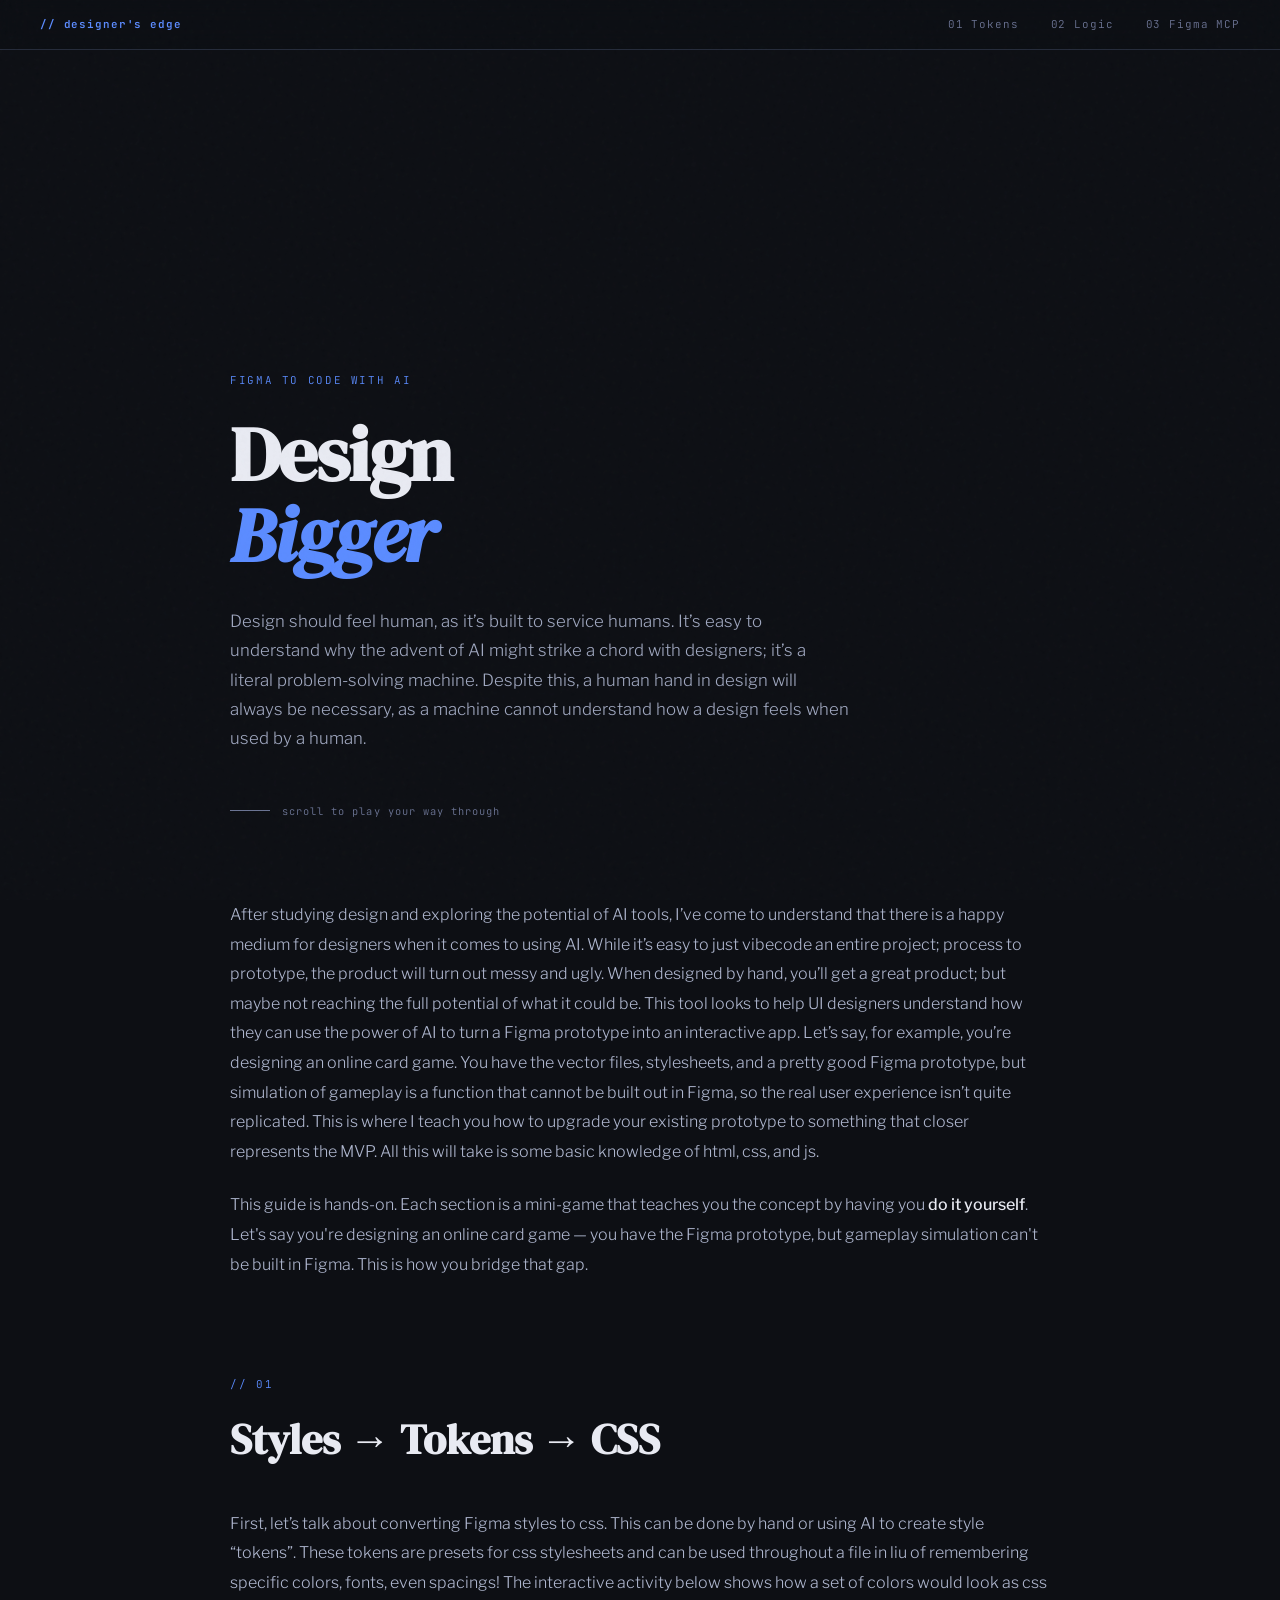
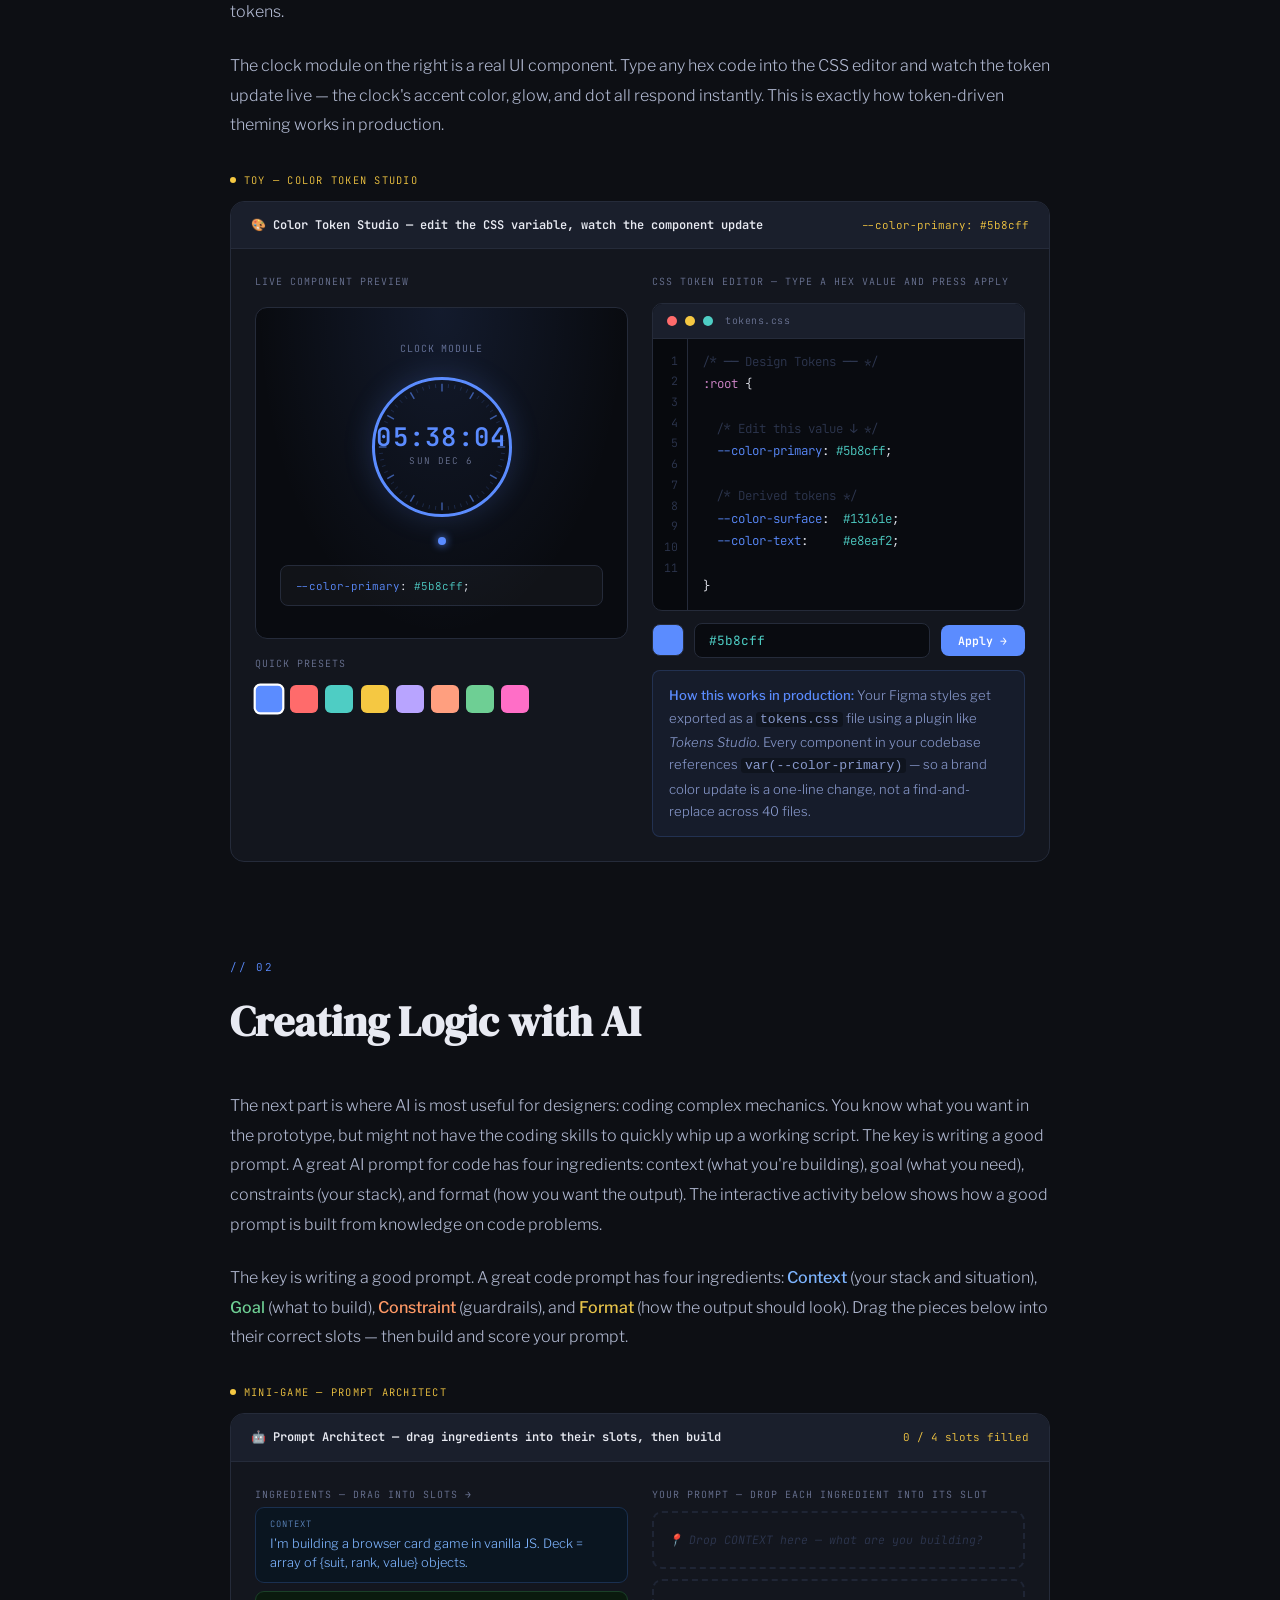
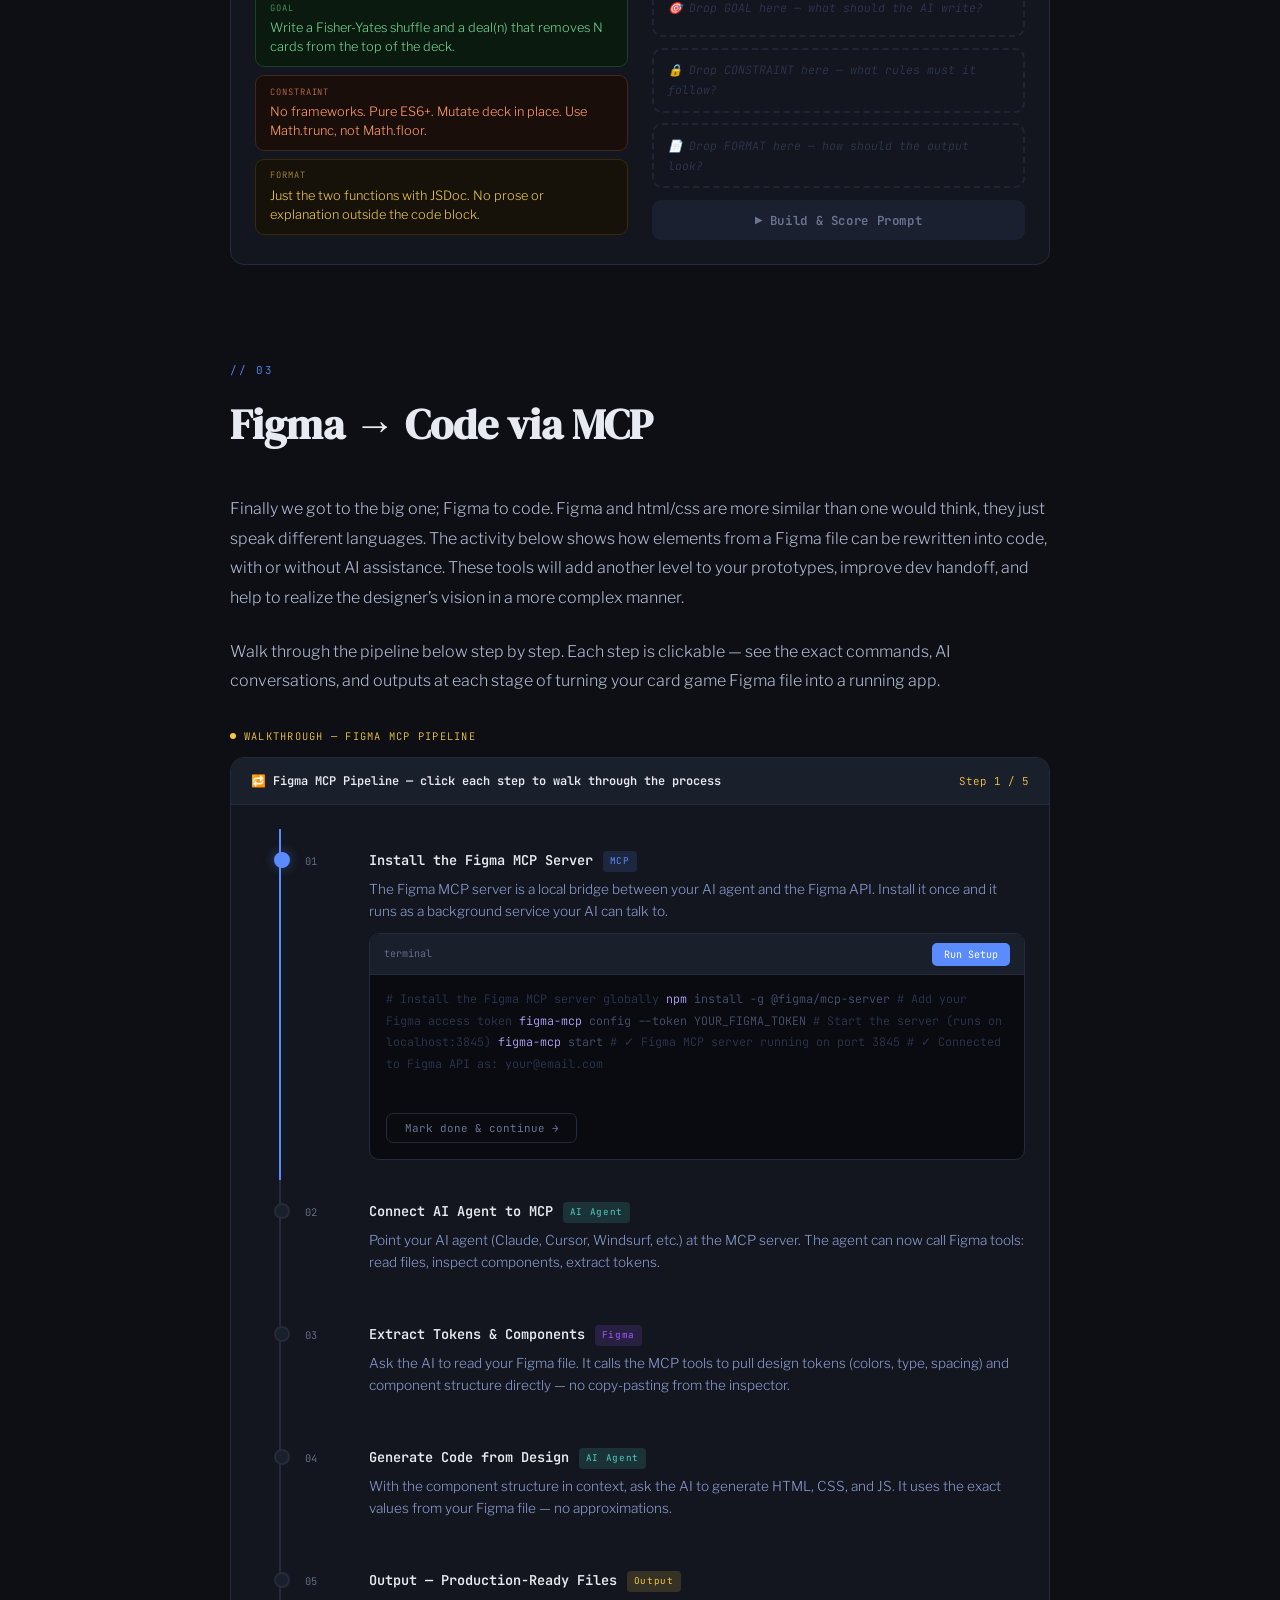
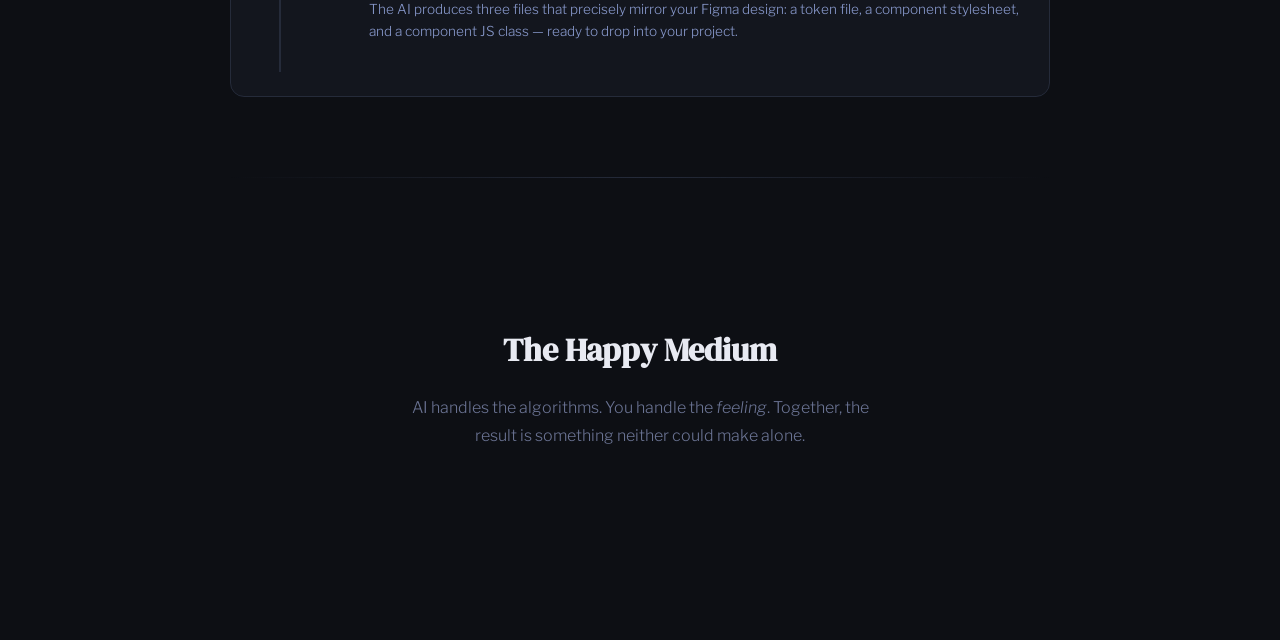
==== commit 5b8bcf31: "Update page title from 'The Designer's Edge' to 'Building Better Mockups'" ====
--- a/index.html
+++ b/index.html
@@ -3,7 +3,7 @@
 <head>
 <meta charset="UTF-8">
 <meta name="viewport" content="width=device-width, initial-scale=1.0">
-<title>The Designer's Edge</title>
+<title>Building Better Mockups</title>
 <link rel="preconnect" href="https://fonts.googleapis.com">
 <link href="https://fonts.googleapis.com/css2?family=DM+Serif+Display:ital@0;1&family=JetBrains+Mono:wght@300;400;600&family=Libre+Franklin:wght@300;400;500&display=swap" rel="stylesheet">
 <style>
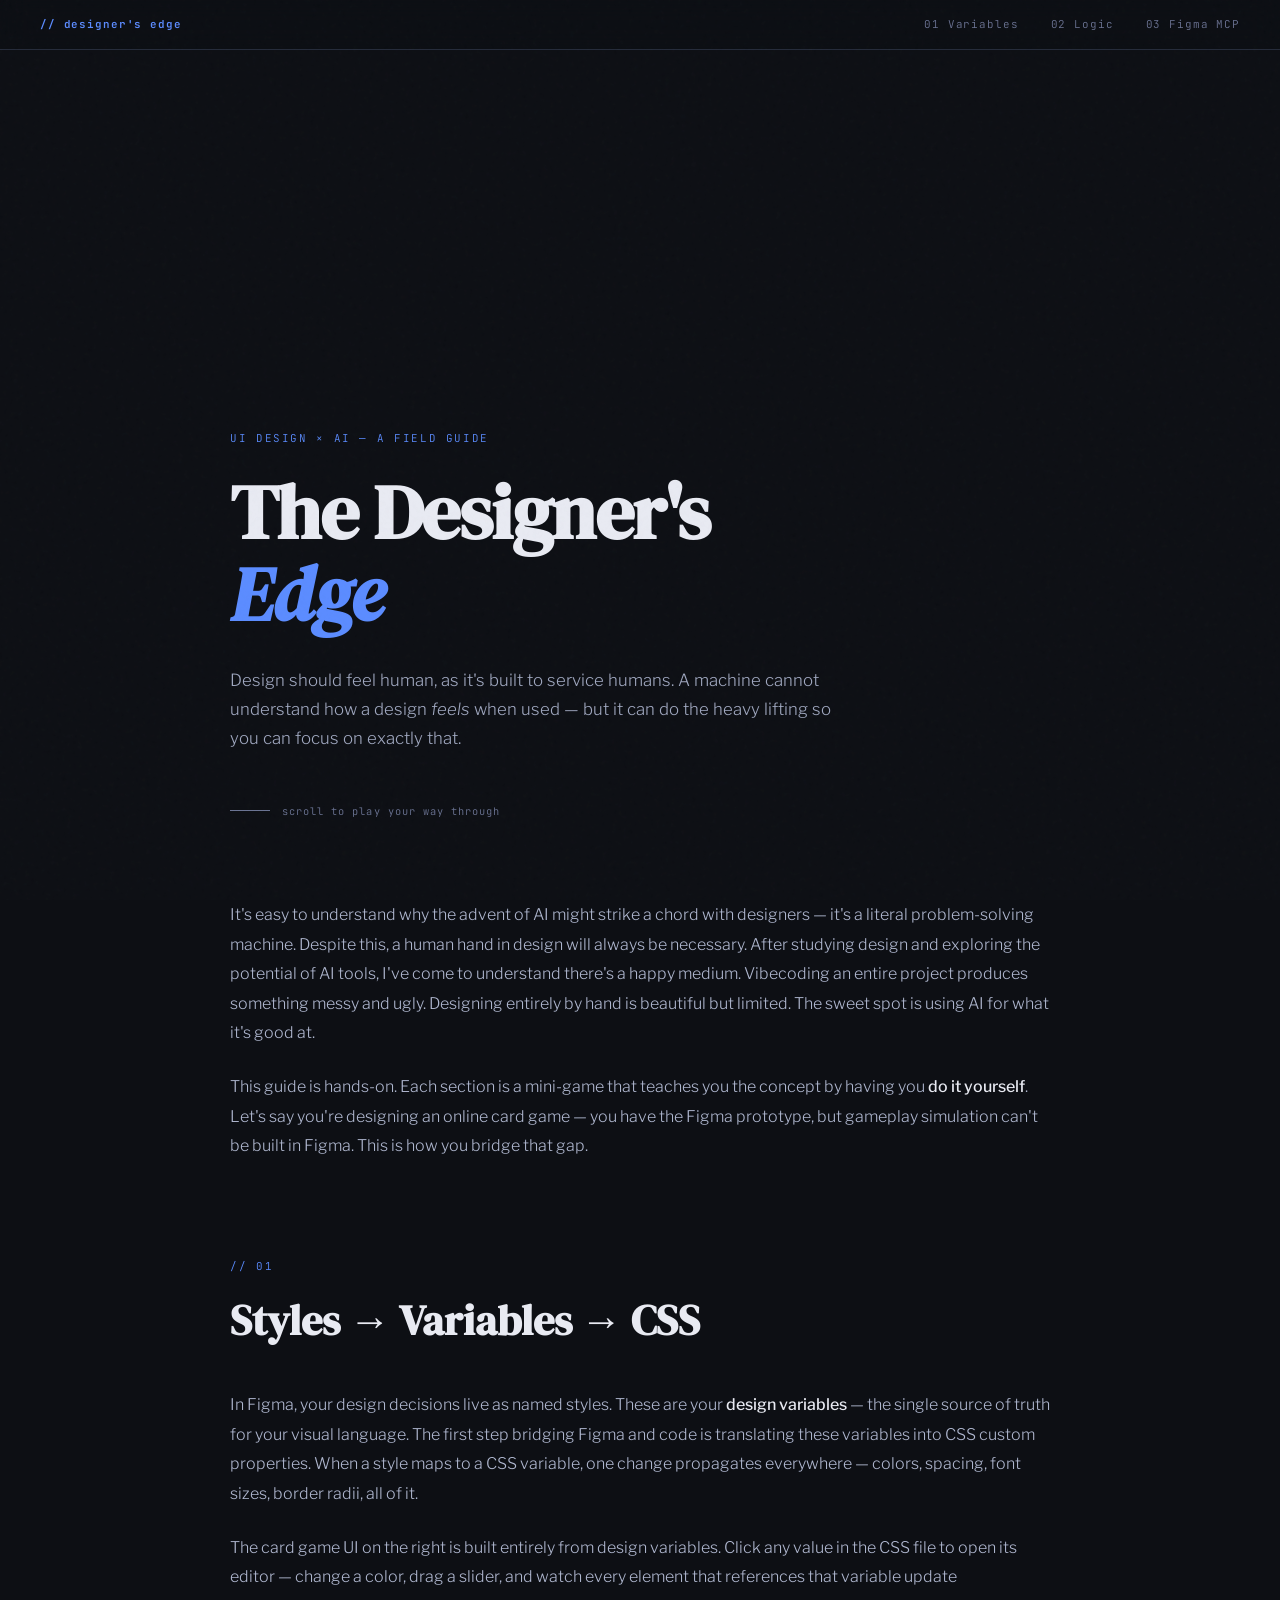
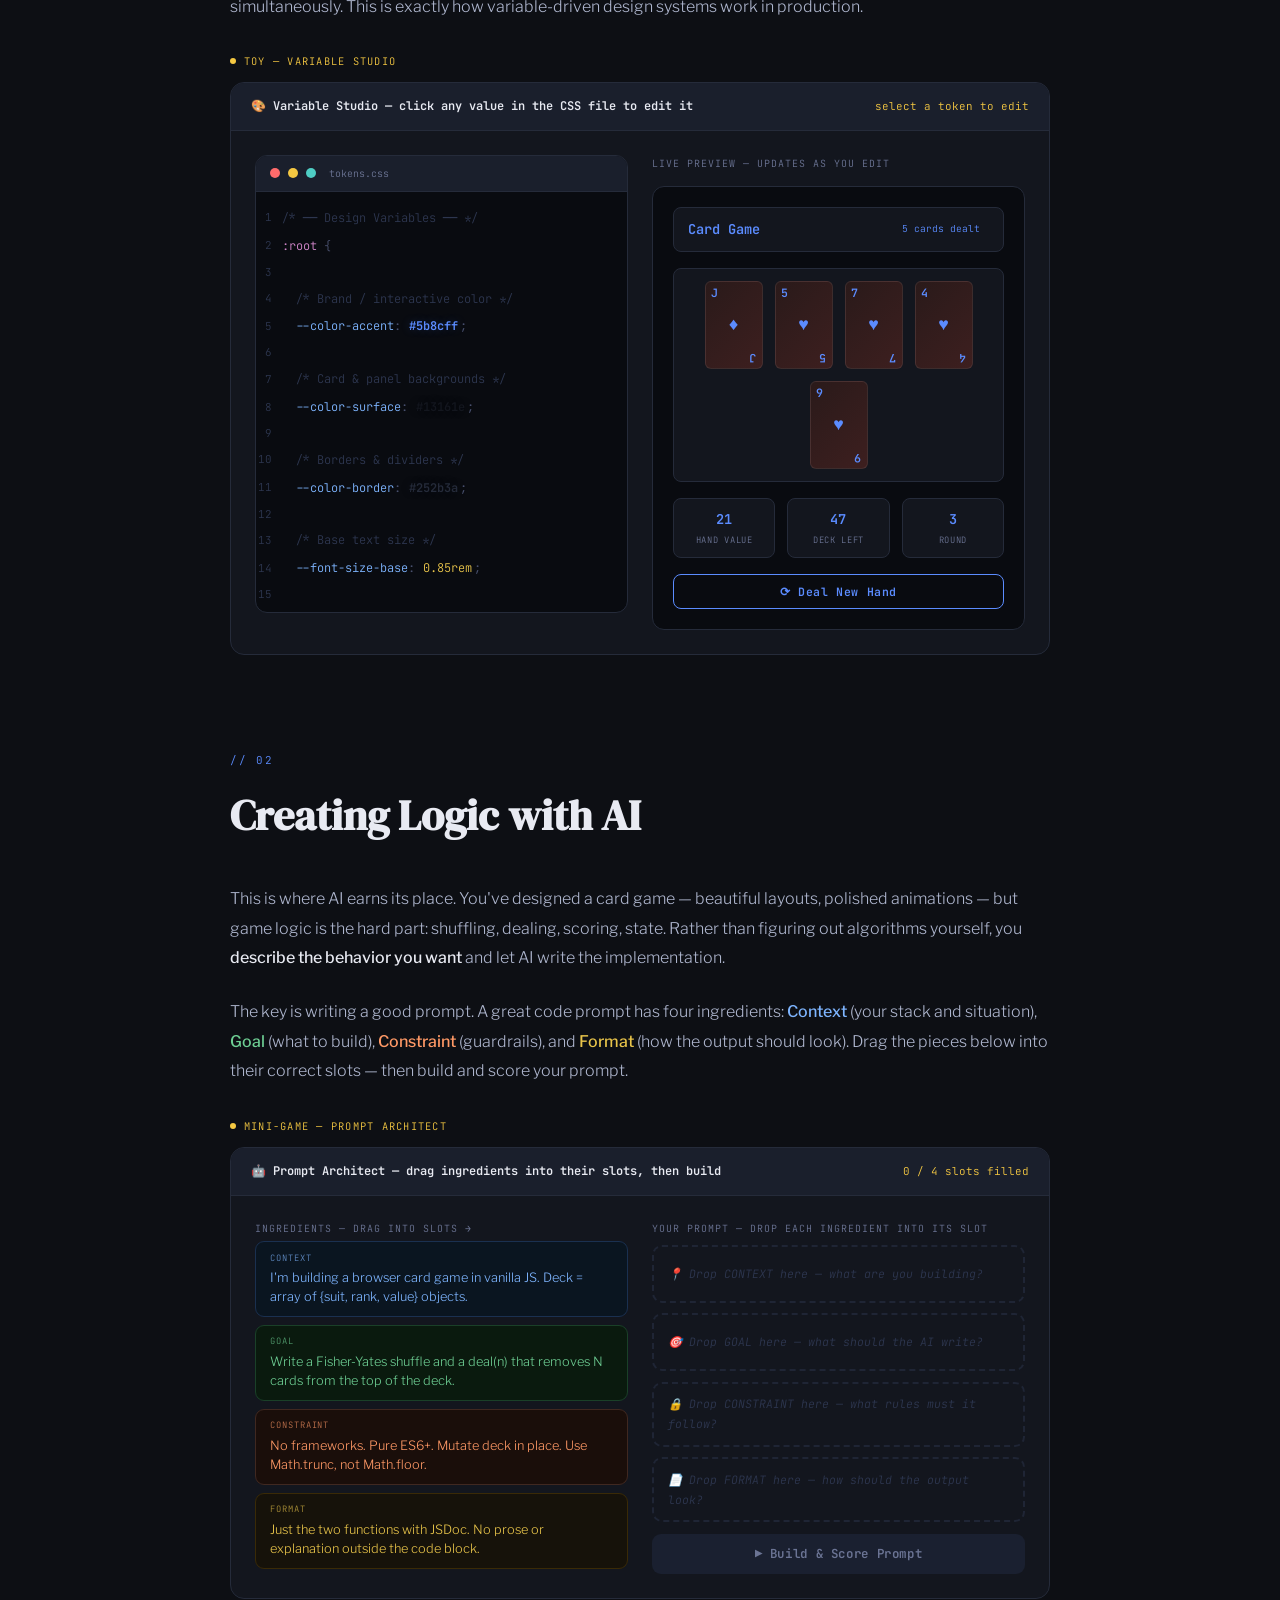
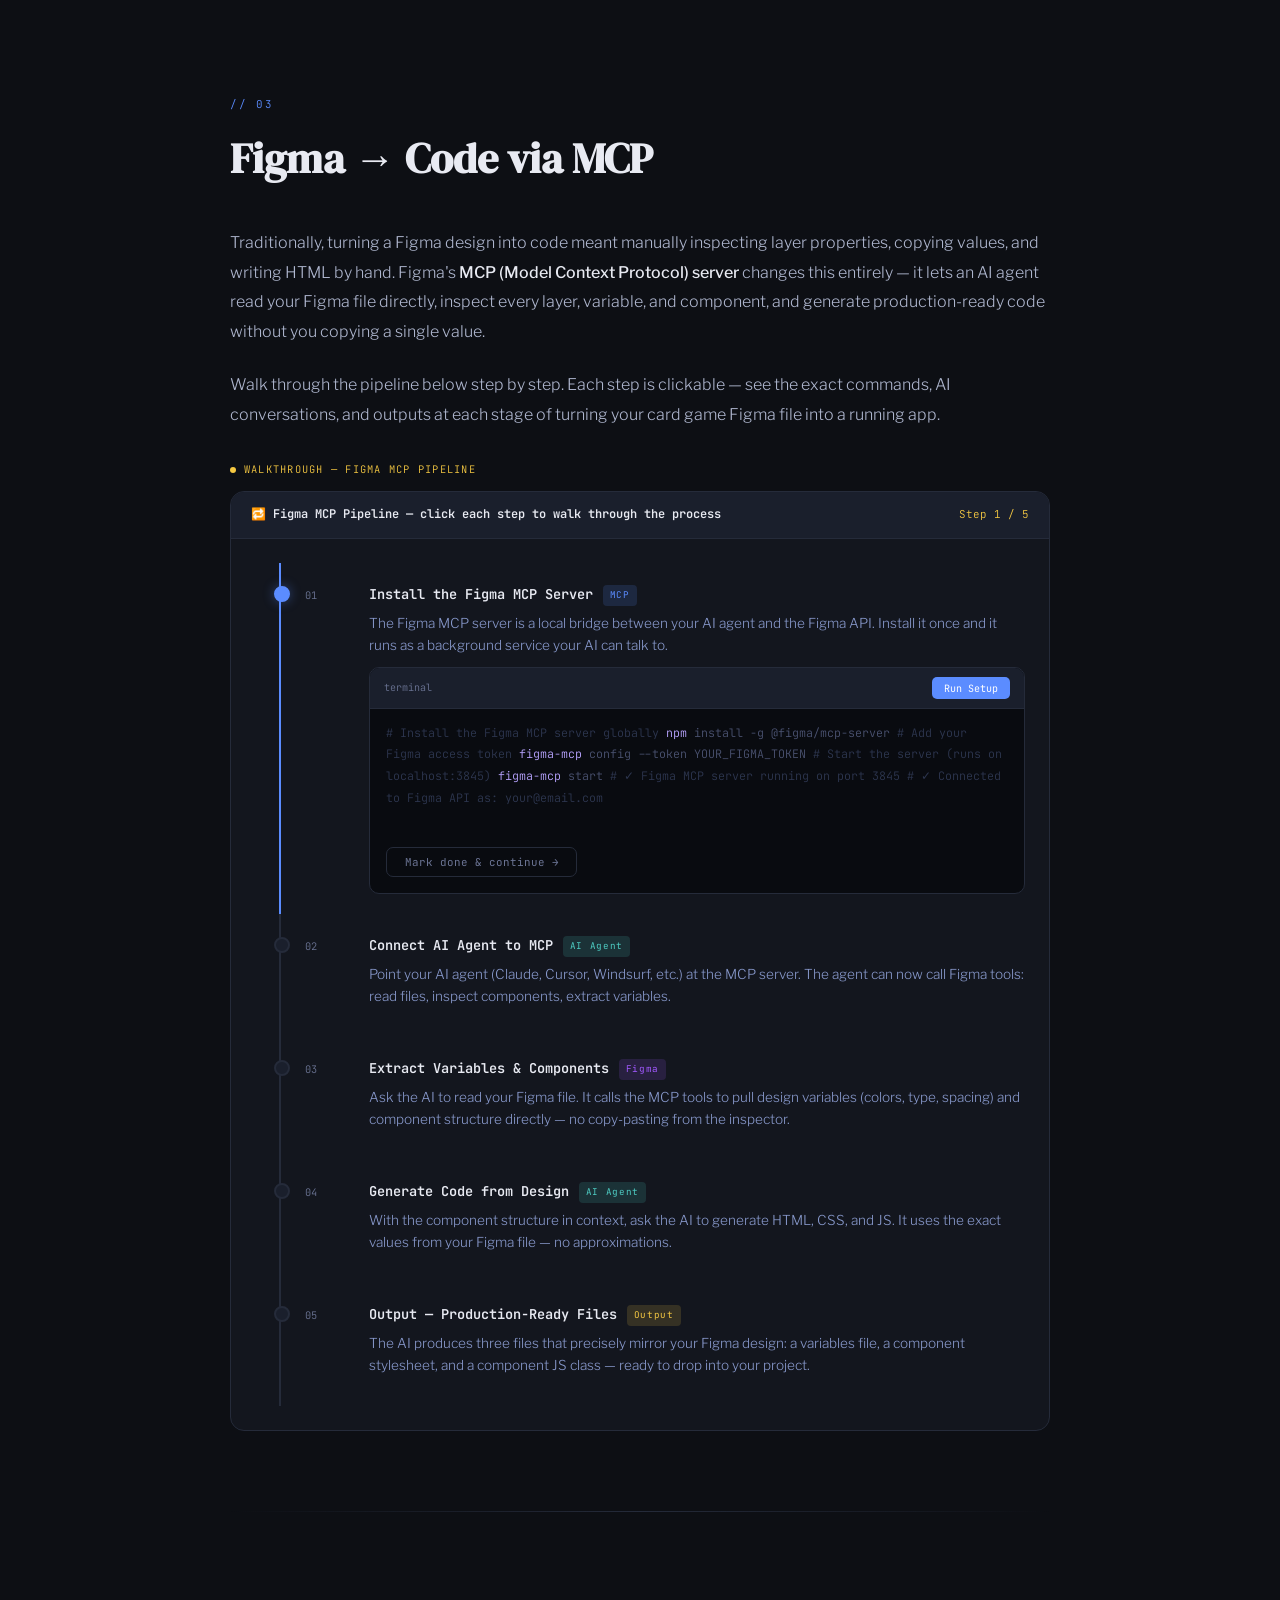
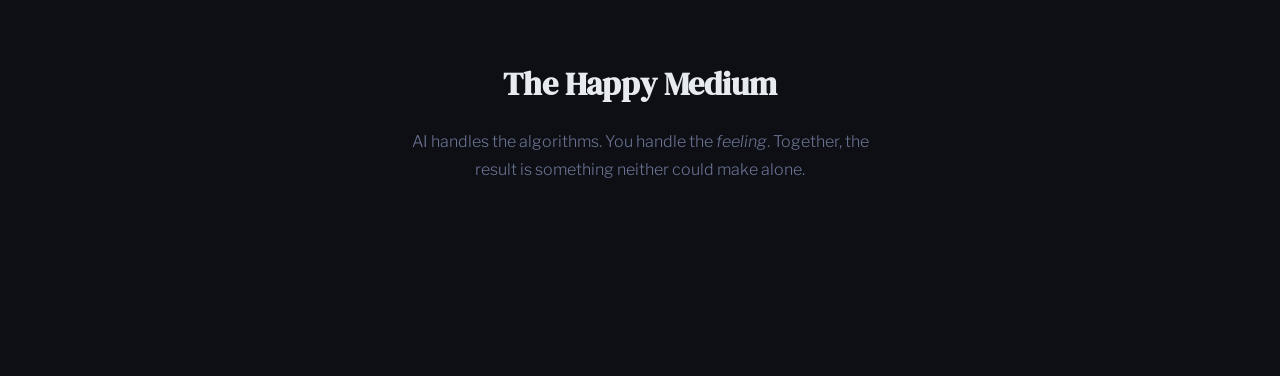
==== commit ef77b8d9: "new interaction" ====
--- a/index.html
+++ b/index.html
@@ -3,7 +3,7 @@
 <head>
 <meta charset="UTF-8">
 <meta name="viewport" content="width=device-width, initial-scale=1.0">
-<title>Building Better Mockups</title>
+<title>The Designer's Edge</title>
 <link rel="preconnect" href="https://fonts.googleapis.com">
 <link href="https://fonts.googleapis.com/css2?family=DM+Serif+Display:ital@0;1&family=JetBrains+Mono:wght@300;400;600&family=Libre+Franklin:wght@300;400;500&display=swap" rel="stylesheet">
 <style>
@@ -52,101 +52,179 @@
 .game-body{padding:1.5rem;}
 
 /* ══════════════════════════════════════════
-   GAME 1 — COLOR TOKEN STUDIO
-   Left: live clock module | Right: CSS editor
+   GAME 1 — TOKEN STUDIO
+   Left: token editor panel | Right: live card UI
 ══════════════════════════════════════════ */
-.studio-grid{display:grid;grid-template-columns:1fr 1fr;gap:1.5rem;align-items:start;}
-
-/* Clock Module */
-.clock-module{
+.studio-layout{display:grid;grid-template-columns:1fr 1fr;gap:1.5rem;align-items:start;}
+
+/* ── Editor Panel (left) ── */
+.editor-panel{display:flex;flex-direction:column;gap:0;background:var(--code-bg);border:1px solid var(--border);border-radius:12px;overflow:hidden;}
+.editor-chrome{display:flex;align-items:center;gap:.5rem;padding:.55rem .9rem;background:var(--surface2);border-bottom:1px solid var(--border);}
+.chrome-dot{width:10px;height:10px;border-radius:50%;}
+.chrome-filename{margin-left:.3rem;font-family:'JetBrains Mono',monospace;font-size:.62rem;color:var(--muted);}
+.editor-scroll{overflow-y:auto;max-height:420px;}
+.token-rows{padding:.75rem 0;}
+
+/* Each editable token row */
+.token-row{
+  display:grid;grid-template-columns:1.6rem 1fr auto;align-items:center;gap:0;
+  padding:.18rem 0;cursor:pointer;transition:background .15s;position:relative;
+}
+.token-row:hover{background:rgba(255,255,255,.03);}
+.token-row.active{background:rgba(91,140,255,.07);}
+.tr-linenum{font-family:'JetBrains Mono',monospace;font-size:.68rem;color:#2d364f;text-align:right;padding-right:.6rem;user-select:none;}
+.tr-content{font-family:'JetBrains Mono',monospace;font-size:.75rem;line-height:1.85;white-space:pre;padding-right:.9rem;}
+.tr-edit-icon{width:1.5rem;text-align:center;font-size:.62rem;color:var(--muted);opacity:0;transition:opacity .15s;}
+.token-row:hover .tr-edit-icon{opacity:1;}
+.token-row.active .tr-edit-icon{opacity:1;color:var(--accent);}
+
+/* Syntax inside rows */
+.ts-comment{color:#2d364f;}
+.ts-sel{color:#d488cc;}
+.ts-brace{color:#4a5270;}
+.ts-prop{color:#7eb5ff;}
+.ts-colon{color:#4a5270;}
+.ts-val{cursor:pointer;border-radius:3px;padding:0 .15em;transition:all .2s;}
+.ts-val:hover{background:rgba(255,255,255,.06);}
+.ts-val.color-val{font-weight:600;}
+.ts-semi{color:#4a5270;}
+
+/* Inline edit popover */
+.token-popover{
+  position:absolute;left:0;right:0;top:calc(100% + 4px);z-index:50;
+  background:var(--surface2);border:1px solid var(--border);border-radius:10px;
+  padding:.9rem;box-shadow:0 8px 32px rgba(0,0,0,.4);display:none;
+}
+.token-popover.open{display:block;animation:popIn .2s;}
+.popover-label{font-family:'JetBrains Mono',monospace;font-size:.6rem;color:var(--muted);letter-spacing:.1em;text-transform:uppercase;margin-bottom:.55rem;}
+.popover-input-row{display:flex;gap:.5rem;align-items:center;}
+.popover-swatch{width:28px;height:28px;border-radius:6px;border:1px solid var(--border);flex-shrink:0;transition:background .2s;}
+.popover-input{
+  flex:1;background:var(--code-bg);border:1px solid var(--border);border-radius:7px;
+  padding:.42rem .75rem;font-family:'JetBrains Mono',monospace;font-size:.78rem;
+  color:var(--accent3);outline:none;transition:border-color .2s;
+}
+.popover-input:focus{border-color:var(--accent);}
+.popover-input.shake{animation:shake .3s;}
+.popover-apply{
+  padding:.42rem .9rem;background:var(--accent);border:none;border-radius:7px;
+  font-family:'JetBrains Mono',monospace;font-size:.7rem;font-weight:600;
+  color:#fff;cursor:pointer;transition:all .2s;white-space:nowrap;
+}
+.popover-apply:hover{background:#4a7bee;}
+.color-swatches{display:flex;gap:.35rem;margin-top:.6rem;flex-wrap:wrap;}
+.cs-dot{width:22px;height:22px;border-radius:5px;cursor:pointer;border:2px solid transparent;transition:all .18s;flex-shrink:0;}
+.cs-dot:hover{transform:scale(1.2);}
+.cs-dot.active{border-color:white;transform:scale(1.1);}
+.popover-hint{font-family:'JetBrains Mono',monospace;font-size:.6rem;color:var(--muted);margin-top:.55rem;}
+
+/* Range slider for non-color tokens */
+.popover-range{width:100%;accent-color:var(--accent);margin:.4rem 0;}
+.range-labels{display:flex;justify-content:space-between;font-family:'JetBrains Mono',monospace;font-size:.58rem;color:var(--muted);}
+
+/* ── Live Preview Panel (right) ── */
+.preview-panel{display:flex;flex-direction:column;gap:.85rem;}
+.preview-label{font-family:'JetBrains Mono',monospace;font-size:.62rem;color:var(--muted);letter-spacing:.1em;text-transform:uppercase;}
+
+.card-ui{
   background:var(--code-bg);border:1px solid var(--border);border-radius:12px;
-  padding:2rem 1.5rem;display:flex;flex-direction:column;align-items:center;gap:1.25rem;
-  position:relative;overflow:hidden;transition:border-color .3s;
-}
-.clock-module::before{
+  padding:1.25rem;display:flex;flex-direction:column;gap:1rem;
+  transition:all .3s;position:relative;overflow:hidden;
+}
+.card-ui::before{
   content:'';position:absolute;inset:0;
-  background:radial-gradient(ellipse at 50% 0%,var(--clock-glow,rgba(91,140,255,.12)) 0%,transparent 70%);
+  background:radial-gradient(ellipse at 50% -20%,rgba(var(--preview-accent-rgb,91 140 255),.1) 0%,transparent 65%);
   pointer-events:none;transition:background .4s;
 }
-.clock-face{
-  width:140px;height:140px;border-radius:50%;
-  border:3px solid var(--clock-accent,#5b8cff);
-  display:flex;flex-direction:column;align-items:center;justify-content:center;gap:.15rem;
-  position:relative;box-shadow:0 0 30px var(--clock-shadow,rgba(91,140,255,.2));
-  transition:border-color .4s,box-shadow .4s;
-}
-.clock-time{font-family:'JetBrains Mono',monospace;font-size:1.6rem;font-weight:600;color:var(--clock-accent,#5b8cff);letter-spacing:.05em;transition:color .4s;line-height:1;}
-.clock-date{font-family:'JetBrains Mono',monospace;font-size:.58rem;color:var(--muted);letter-spacing:.12em;text-transform:uppercase;}
-.clock-label{font-family:'JetBrains Mono',monospace;font-size:.62rem;color:var(--muted);letter-spacing:.1em;text-transform:uppercase;}
-.clock-ticks{position:absolute;inset:0;border-radius:50%;}
-.clock-dot{
-  width:8px;height:8px;border-radius:50%;
-  background:var(--clock-accent,#5b8cff);
-  box-shadow:0 0 8px var(--clock-accent,#5b8cff);
-  transition:background .4s,box-shadow .4s;
-}
-.clock-token-preview{
-  width:100%;background:rgba(255,255,255,.03);border:1px solid var(--border);border-radius:8px;
-  padding:.65rem .9rem;font-family:'JetBrains Mono',monospace;font-size:.68rem;line-height:1.7;
-}
-.ctp-var{color:var(--accent);}
-.ctp-val{color:var(--accent3);transition:color .3s;}
-
-/* Swatch Presets */
-.swatch-presets{display:flex;gap:.45rem;flex-wrap:wrap;margin-top:.25rem;}
-.preset-swatch{
-  width:28px;height:28px;border-radius:6px;cursor:pointer;border:2px solid transparent;
-  transition:all .2s;flex-shrink:0;
-}
-.preset-swatch:hover{transform:scale(1.15);}
-.preset-swatch.active{border-color:white;transform:scale(1.1);}
-
-/* CSS Code Editor */
-.css-editor-wrap{display:flex;flex-direction:column;gap:.75rem;}
-.editor-label{font-family:'JetBrains Mono',monospace;font-size:.62rem;color:var(--muted);letter-spacing:.1em;text-transform:uppercase;}
-.css-editor{
-  background:var(--code-bg);border:1px solid var(--border);border-radius:10px;overflow:hidden;
-  font-family:'JetBrains Mono',monospace;font-size:.78rem;line-height:1.8;
-}
-.editor-header{
-  display:flex;align-items:center;gap:.5rem;padding:.5rem .9rem;
-  background:var(--surface2);border-bottom:1px solid var(--border);
-}
-.editor-dot{width:10px;height:10px;border-radius:50%;}
-.editor-filename{margin-left:.25rem;font-size:.62rem;color:var(--muted);letter-spacing:.05em;}
-.editor-lines{display:flex;}
-.line-nums{
-  padding:.75rem .6rem;background:rgba(0,0,0,.2);border-right:1px solid var(--border);
-  color:#2d364f;font-size:.72rem;line-height:1.8;text-align:right;user-select:none;min-width:2.2rem;
-}
-.editor-content{padding:.75rem .9rem;flex:1;min-height:180px;outline:none;white-space:pre;}
-.e-comment{color:#2d364f;}
-.e-sel{color:#d488cc;}
-.e-prop{color:var(--accent);}
-.e-val-static{color:var(--accent3);}
-
-/* Hex input row */
-.hex-input-row{display:flex;gap:.65rem;align-items:center;}
-.hex-preview-dot{width:32px;height:32px;border-radius:8px;border:1px solid var(--border);flex-shrink:0;transition:background .2s;}
-.hex-input{
-  flex:1;background:var(--code-bg);border:1px solid var(--border);border-radius:8px;
-  padding:.5rem .85rem;font-family:'JetBrains Mono',monospace;font-size:.8rem;
-  color:var(--accent3);outline:none;transition:border-color .2s;
-}
-.hex-input:focus{border-color:var(--accent);}
-.hex-input.error{border-color:var(--accent2);animation:shake .3s;}
-.apply-btn{
-  padding:.5rem 1.1rem;background:var(--accent);border:none;border-radius:8px;
+
+/* UI Header bar */
+.cui-header{
+  display:flex;align-items:center;justify-content:space-between;
+  padding:.6rem .9rem;border-radius:var(--preview-radius,8px);
+  background:var(--preview-surface,#13161e);border:1px solid var(--preview-border,#252b3a);
+  transition:all .35s;
+}
+.cui-header-title{
+  font-family:'JetBrains Mono',monospace;font-weight:600;
+  font-size:var(--preview-font-size,0.85rem);
+  color:var(--preview-accent,#5b8cff);
+  transition:all .35s;
+}
+.cui-header-badge{
+  font-family:'JetBrains Mono',monospace;font-size:.6rem;
+  padding:.2rem .55rem;border-radius:99px;
+  background:rgba(var(--preview-accent-rgb,91 140 255),.15);
+  color:var(--preview-accent,#5b8cff);
+  transition:all .35s;
+}
+
+/* Card row */
+.cui-card-row{
+  display:flex;gap:var(--preview-spacing,12px);justify-content:center;flex-wrap:wrap;
+  padding:var(--preview-spacing,12px);
+  background:var(--preview-surface,#13161e);border-radius:var(--preview-radius,8px);
+  border:1px solid var(--preview-border,#252b3a);
+  transition:all .35s;
+}
+.cui-card{
+  width:58px;height:88px;border-radius:calc(var(--preview-radius,8px) - 2px);
+  display:flex;flex-direction:column;justify-content:space-between;
+  padding:.3rem .35rem;font-family:'JetBrains Mono',monospace;font-weight:600;
+  font-size:var(--preview-font-size,0.85rem);
+  cursor:pointer;user-select:none;
+  border:1px solid rgba(255,255,255,.08);
+  transition:all .35s,transform .2s,box-shadow .2s;flex-shrink:0;
+}
+.cui-card:hover{transform:translateY(-8px) rotate(-2deg);box-shadow:0 14px 28px rgba(0,0,0,.5);}
+.cui-card.red{background:linear-gradient(135deg,#2a1a1a,#3d1f1f);color:var(--preview-accent,#5b8cff);}
+.cui-card.black{background:linear-gradient(135deg,#1a1a2a,#1f1f3d);color:#aaaaee;}
+.cui-card-rank{font-size:calc(var(--preview-font-size,0.85rem) * 0.85);line-height:1;}
+.cui-card-suit{text-align:center;font-size:calc(var(--preview-font-size,0.85rem) * 1.3);}
+.cui-card-rank-bot{font-size:calc(var(--preview-font-size,0.85rem) * 0.85);transform:rotate(180deg);align-self:flex-end;line-height:1;}
+
+/* Stats row */
+.cui-stats{
+  display:grid;grid-template-columns:1fr 1fr 1fr;gap:var(--preview-spacing,12px);
+  transition:gap .35s;
+}
+.cui-stat{
+  background:var(--preview-surface,#13161e);border:1px solid var(--preview-border,#252b3a);
+  border-radius:var(--preview-radius,8px);padding:.55rem .7rem;text-align:center;
+  transition:all .35s;
+}
+.cui-stat-val{
+  font-family:'JetBrains Mono',monospace;font-weight:600;
+  font-size:var(--preview-font-size,0.85rem);
+  color:var(--preview-accent,#5b8cff);
+  display:block;transition:all .35s;
+}
+.cui-stat-label{font-family:'JetBrains Mono',monospace;font-size:.55rem;color:var(--muted);letter-spacing:.08em;margin-top:.1rem;}
+
+/* Deal button */
+.cui-deal-btn{
+  width:100%;padding:.55rem;border:1px solid var(--preview-accent,#5b8cff);
+  background:rgba(var(--preview-accent-rgb,91 140 255),.1);
+  color:var(--preview-accent,#5b8cff);
+  border-radius:var(--preview-radius,8px);
   font-family:'JetBrains Mono',monospace;font-size:.72rem;font-weight:600;
-  color:#fff;cursor:pointer;transition:all .2s;white-space:nowrap;
-}
-.apply-btn:hover{background:#4a7bee;transform:translateY(-1px);}
-
-.token-explainer{
-  background:rgba(91,140,255,.06);border:1px solid rgba(91,140,255,.18);
-  border-radius:8px;padding:.85rem 1rem;font-size:.82rem;color:#8899cc;line-height:1.7;
-}
-.token-explainer strong{color:var(--accent);font-weight:500;}
+  cursor:pointer;transition:all .35s;letter-spacing:.05em;
+}
+.cui-deal-btn:hover{background:rgba(var(--preview-accent-rgb,91 140 255),.2);}
+
+/* Token change flash */
+.preview-flash{animation:tokenFlash .5s;}
+@keyframes tokenFlash{0%,100%{opacity:1}50%{opacity:.6}}
+
+/* Active token indicator strip */
+.active-token-strip{
+  display:flex;align-items:center;gap:.6rem;padding:.6rem .85rem;
+  background:rgba(91,140,255,.06);border:1px solid rgba(91,140,255,.18);border-radius:8px;
+  font-family:'JetBrains Mono',monospace;font-size:.7rem;
+}
+.ats-arrow{color:var(--muted);}
+.ats-token{color:var(--accent);}
+.ats-val{color:var(--accent3);}
+.ats-hint{color:var(--muted);margin-left:auto;font-size:.6rem;}
 
 
 /* ══════════════════════════════════════════
@@ -336,22 +414,22 @@
 <div id="progress"></div>
 <nav>
   <span class="logo">// designer's edge</span>
-  <a onclick="document.getElementById('tokens').scrollIntoView({behavior:'smooth'})">01 Tokens</a>
+  <a onclick="document.getElementById('tokens').scrollIntoView({behavior:'smooth'})">01 Variables</a>
   <a onclick="document.getElementById('logic').scrollIntoView({behavior:'smooth'})">02 Logic</a>
   <a onclick="document.getElementById('figma').scrollIntoView({behavior:'smooth'})">03 Figma MCP</a>
 </nav>
 
 <!-- ── HERO ── -->
 <section class="hero" id="intro">
-  <div class="hero-label">Figma to Code with AI</div>
-  <h1>Design<br><em>Bigger</em></h1>
-  <p class="lead">Design should feel human, as it’s built to service humans. It’s easy to understand why the advent of AI might strike a chord with designers; it’s a literal problem-solving machine. Despite this, a human hand in design will always be necessary, as a machine cannot understand how a design feels when used by a human.</p>
+  <div class="hero-label">UI Design × AI — A Field Guide</div>
+  <h1>The Designer's<br><em>Edge</em></h1>
+  <p class="lead">Design should feel human, as it's built to service humans. A machine cannot understand how a design <em>feels</em> when used — but it can do the heavy lifting so you can focus on exactly that.</p>
   <div class="scroll-hint">scroll to play your way through</div>
 </section>
 
 <main class="content">
 
-  <p class="body-text reveal">After studying design and exploring the potential of AI tools, I’ve come to understand that there is a happy medium for designers when it comes to using AI. While it’s easy to just vibecode an entire project; process to prototype, the product will turn out messy and ugly. When designed by hand, you’ll get a great product; but maybe not reaching the full potential of what it could be. This tool looks to help UI designers understand how they can use the power of AI to turn a Figma prototype into an interactive app. Let’s say, for example, you’re designing an online card game. You have the vector files, stylesheets, and a pretty good Figma prototype, but simulation of gameplay is a function that cannot be built out in Figma, so the real user experience isn’t quite replicated. This is where I teach you how to upgrade your existing prototype to something that closer represents the MVP. All this will take is some basic knowledge of html, css, and js.</p>
+  <p class="body-text reveal">It's easy to understand why the advent of AI might strike a chord with designers — it's a literal problem-solving machine. Despite this, a human hand in design will always be necessary. After studying design and exploring the potential of AI tools, I've come to understand there's a happy medium. Vibecoding an entire project produces something messy and ugly. Designing entirely by hand is beautiful but limited. The sweet spot is using AI for what it's good at.</p>
   <p class="body-text reveal">This guide is hands-on. Each section is a mini-game that teaches you the concept by having you <strong>do it yourself</strong>. Let's say you're designing an online card game — you have the Figma prototype, but gameplay simulation can't be built in Figma. This is how you bridge that gap.</p>
 
   <!-- ═══════════════════════════════════════════════════
@@ -359,92 +437,66 @@
   ═══════════════════════════════════════════════════ -->
   <div id="tokens" class="section-header reveal">
     <span class="section-num">// 01</span>
-    <h2>Styles → Tokens → CSS</h2>
+    <h2>Styles → Variables → CSS</h2>
   </div>
-  <p class="body-text reveal">First, let’s talk about converting Figma styles to css. This can be done by hand or using AI to create style “tokens”. These tokens are presets for css stylesheets and can be used throughout a file in liu of remembering specific colors, fonts, even spacings! The interactive activity below shows how a set of colors would look as css tokens.</p>
-  <p class="body-text reveal">The clock module on the right is a real UI component. Type any hex code into the CSS editor and watch the token update live — the clock's accent color, glow, and dot all respond instantly. This is exactly how token-driven theming works in production.</p>
-
-  <div class="game-label reveal"><span class="dot"></span> Toy — Color Token Studio</div>
+  <p class="body-text reveal">In Figma, your design decisions live as named styles. These are your <strong>design variables</strong> — the single source of truth for your visual language. The first step bridging Figma and code is translating these variables into CSS custom properties. When a style maps to a CSS variable, one change propagates everywhere — colors, spacing, font sizes, border radii, all of it.</p>
+  <p class="body-text reveal">The card game UI on the right is built entirely from design variables. Click any value in the CSS file to open its editor — change a color, drag a slider, and watch every element that references that variable update simultaneously. This is exactly how variable-driven design systems work in production.</p>
+
+  <div class="game-label reveal"><span class="dot"></span> Toy — Variable Studio</div>
   <div class="game-shell reveal">
     <div class="game-top-bar">
-      <span class="game-title">🎨 Color Token Studio — edit the CSS variable, watch the component update</span>
-      <span class="game-badge" id="token-badge">--color-primary: #5b8cff</span>
+      <span class="game-title">🎨 Variable Studio — click any value in the CSS file to edit it</span>
+      <span class="game-badge" id="active-token-badge">select a token to edit</span>
     </div>
     <div class="game-body">
-      <div class="studio-grid">
-
-        <!-- LEFT: Live Clock Preview -->
-        <div style="display:flex;flex-direction:column;gap:1rem;">
-          <div class="editor-label">Live Component Preview</div>
-          <div class="clock-module" id="clockModule">
-            <div class="clock-label">CLOCK MODULE</div>
-            <div class="clock-face" id="clockFace">
-              <svg class="clock-ticks" viewBox="0 0 140 140" style="position:absolute;inset:0;width:100%;height:100%;">
-                <g id="tick-group"></g>
-              </svg>
-              <div class="clock-time" id="clockTime">00:00:00</div>
-              <div class="clock-date" id="clockDate">SUN APR 12</div>
-            </div>
-            <div class="clock-dot" id="clockDot"></div>
-            <div class="clock-token-preview">
-              <span class="ctp-var">--color-primary</span>: <span class="ctp-val" id="ctpVal">#5b8cff</span>;
-            </div>
+      <div class="studio-layout">
+
+        <!-- LEFT: Variable Editor (fake CSS file) -->
+        <div class="editor-panel">
+          <div class="editor-chrome">
+            <div class="chrome-dot" style="background:#ff6b6b"></div>
+            <div class="chrome-dot" style="background:#f5c842"></div>
+            <div class="chrome-dot" style="background:#4ecdc4"></div>
+            <span class="chrome-filename">tokens.css</span>
           </div>
-
-          <div style="display:flex;flex-direction:column;gap:.5rem;">
-            <div class="editor-label">Quick Presets</div>
-            <div class="swatch-presets" id="swatchPresets">
-              <div class="preset-swatch active" style="background:#5b8cff" data-hex="#5b8cff" onclick="applyPreset(this)" title="Blue"></div>
-              <div class="preset-swatch" style="background:#ff6b6b" data-hex="#ff6b6b" onclick="applyPreset(this)" title="Red"></div>
-              <div class="preset-swatch" style="background:#4ecdc4" data-hex="#4ecdc4" onclick="applyPreset(this)" title="Teal"></div>
-              <div class="preset-swatch" style="background:#f5c842" data-hex="#f5c842" onclick="applyPreset(this)" title="Gold"></div>
-              <div class="preset-swatch" style="background:#b8a4ff" data-hex="#b8a4ff" onclick="applyPreset(this)" title="Lavender"></div>
-              <div class="preset-swatch" style="background:#ff9f7f" data-hex="#ff9f7f" onclick="applyPreset(this)" title="Peach"></div>
-              <div class="preset-swatch" style="background:#6ecf94" data-hex="#6ecf94" onclick="applyPreset(this)" title="Mint"></div>
-              <div class="preset-swatch" style="background:#ff6ec7" data-hex="#ff6ec7" onclick="applyPreset(this)" title="Pink"></div>
+          <div class="editor-scroll">
+            <div class="token-rows" id="tokenRows">
+              <!-- rows injected by JS -->
             </div>
           </div>
         </div>
 
-        <!-- RIGHT: CSS Editor -->
-        <div class="css-editor-wrap">
-          <div class="editor-label">CSS Token Editor — type a hex value and press Apply</div>
-          <div class="css-editor">
-            <div class="editor-header">
-              <div class="editor-dot" style="background:#ff6b6b"></div>
-              <div class="editor-dot" style="background:#f5c842"></div>
-              <div class="editor-dot" style="background:#4ecdc4"></div>
-              <span class="editor-filename">tokens.css</span>
-            </div>
-            <div class="editor-lines">
-              <div class="line-nums">1<br>2<br>3<br>4<br>5<br>6<br>7<br>8<br>9<br>10<br>11</div>
-              <div class="editor-content"><span class="e-comment">/* ── Design Tokens ── */</span>
-<span class="e-sel">:root</span> {
-
-  <span class="e-comment">/* Edit this value ↓ */</span>
-  <span class="e-prop">--color-primary</span>: <span id="editorVal" class="e-val-static">#5b8cff</span>;
-
-  <span class="e-comment">/* Derived tokens */</span>
-  <span class="e-prop">--color-surface</span>:  <span class="e-val-static">#13161e</span>;
-  <span class="e-prop">--color-text</span>:     <span class="e-val-static">#e8eaf2</span>;
-
-}</div>
-            </div>
+        <!-- RIGHT: Live Card UI Preview -->
+        <div class="preview-panel">
+          <div class="preview-label">Live Preview — updates as you edit</div>
+
+          <div class="card-ui" id="cardUI">
+            <!-- header -->
+            <div class="cui-header">
+              <span class="cui-header-title">Card Game</span>
+              <span class="cui-header-badge">5 cards dealt</span>
+            </div>
+            <!-- card row -->
+            <div class="cui-card-row" id="cuiCardRow"></div>
+            <!-- stats -->
+            <div class="cui-stats">
+              <div class="cui-stat"><span class="cui-stat-val">21</span><div class="cui-stat-label">HAND VALUE</div></div>
+              <div class="cui-stat"><span class="cui-stat-val">47</span><div class="cui-stat-label">DECK LEFT</div></div>
+              <div class="cui-stat"><span class="cui-stat-val">3</span><div class="cui-stat-label">ROUND</div></div>
+            </div>
+            <!-- button -->
+            <button class="cui-deal-btn" onclick="dealPreviewCards()">⟳ Deal New Hand</button>
           </div>
 
-          <div class="hex-input-row">
-            <div class="hex-preview-dot" id="hexPreviewDot" style="background:#5b8cff"></div>
-            <input class="hex-input" id="hexInput" type="text" value="#5b8cff" maxlength="7"
-              placeholder="#rrggbb"
-              oninput="onHexInput(this.value)"
-              onkeydown="if(event.key==='Enter')applyHex()">
-            <button class="apply-btn" onclick="applyHex()">Apply →</button>
-          </div>
-
-          <div class="token-explainer">
-            <strong>How this works in production:</strong> Your Figma styles get exported as a <code style="font-family:monospace;background:rgba(0,0,0,.3);padding:0 .3em;border-radius:3px">tokens.css</code> file using a plugin like <em>Tokens Studio</em>. Every component in your codebase references <code style="font-family:monospace;background:rgba(0,0,0,.3);padding:0 .3em;border-radius:3px">var(--color-primary)</code> — so a brand color update is a one-line change, not a find-and-replace across 40 files.
+          <!-- Active token indicator -->
+          <div class="active-token-strip" id="activeStrip" style="display:none">
+            <span class="ats-token" id="ats-token">--color-accent</span>
+            <span class="ats-arrow">→</span>
+            <span class="ats-val" id="ats-val">#5b8cff</span>
+            <span class="ats-hint">editing ↑</span>
           </div>
         </div>
+
       </div>
     </div>
   </div>
@@ -457,7 +509,7 @@
     <span class="section-num">// 02</span>
     <h2>Creating Logic with AI</h2>
   </div>
-  <p class="body-text reveal">The next part is where AI is most useful for designers: coding complex mechanics. You know what you want in the prototype, but might not have the coding skills to quickly whip up a working script. The key is writing a good prompt. A great AI prompt for code has four ingredients: context (what you're building), goal (what you need), constraints (your stack), and format (how you want the output). The interactive activity below shows how a good prompt is built from knowledge on code problems.</p>
+  <p class="body-text reveal">This is where AI earns its place. You've designed a card game — beautiful layouts, polished animations — but game logic is the hard part: shuffling, dealing, scoring, state. Rather than figuring out algorithms yourself, you <strong>describe the behavior you want</strong> and let AI write the implementation.</p>
   <p class="body-text reveal">The key is writing a good prompt. A great code prompt has four ingredients: <strong style="color:#7eb5ff">Context</strong> (your stack and situation), <strong style="color:#6ecf94">Goal</strong> (what to build), <strong style="color:#ff9966">Constraint</strong> (guardrails), and <strong style="color:#e8c44a">Format</strong> (how the output should look). Drag the pieces below into their correct slots — then build and score your prompt.</p>
 
   <div class="game-label reveal"><span class="dot"></span> Mini-Game — Prompt Architect</div>
@@ -565,7 +617,7 @@
     <span class="section-num">// 03</span>
     <h2>Figma → Code via MCP</h2>
   </div>
-  <p class="body-text reveal">Finally we got to the big one; Figma to code. Figma and html/css are more similar than one would think, they just speak different languages. The activity below shows how elements from a Figma file can be rewritten into code, with or without AI assistance. These tools will add another level to your prototypes, improve dev handoff, and help to realize the designer’s vision in a more complex manner.</p>
+  <p class="body-text reveal">Traditionally, turning a Figma design into code meant manually inspecting layer properties, copying values, and writing HTML by hand. Figma's <strong>MCP (Model Context Protocol) server</strong> changes this entirely — it lets an AI agent read your Figma file directly, inspect every layer, variable, and component, and generate production-ready code without you copying a single value.</p>
   <p class="body-text reveal">Walk through the pipeline below step by step. Each step is clickable — see the exact commands, AI conversations, and outputs at each stage of turning your card game Figma file into a running app.</p>
 
   <div class="game-label reveal"><span class="dot"></span> Walkthrough — Figma MCP Pipeline</div>
@@ -613,7 +665,7 @@
           <div class="step-num">02</div>
           <div class="step-content">
             <div class="step-title">Connect AI Agent to MCP <span class="step-tag tag-ai">AI Agent</span></div>
-            <div class="step-desc">Point your AI agent (Claude, Cursor, Windsurf, etc.) at the MCP server. The agent can now call Figma tools: read files, inspect components, extract tokens.</div>
+            <div class="step-desc">Point your AI agent (Claude, Cursor, Windsurf, etc.) at the MCP server. The agent can now call Figma tools: read files, inspect components, extract variables.</div>
             <div class="step-panel" id="panel-2">
               <div class="panel-bar">
                 <span class="panel-bar-title">claude_desktop_config.json</span>
@@ -649,14 +701,14 @@
         <div class="pipeline-step" id="step-3" onclick="activateStep(3)">
           <div class="step-num">03</div>
           <div class="step-content">
-            <div class="step-title">Extract Tokens &amp; Components <span class="step-tag tag-figma">Figma</span></div>
-            <div class="step-desc">Ask the AI to read your Figma file. It calls the MCP tools to pull design tokens (colors, type, spacing) and component structure directly — no copy-pasting from the inspector.</div>
+            <div class="step-title">Extract Variables &amp; Components <span class="step-tag tag-figma">Figma</span></div>
+            <div class="step-desc">Ask the AI to read your Figma file. It calls the MCP tools to pull design variables (colors, type, spacing) and component structure directly — no copy-pasting from the inspector.</div>
             <div class="step-panel" id="panel-3">
               <div class="panel-bar"><span class="panel-bar-title">AI conversation</span><button class="panel-bar-action" id="action-3" onclick="event.stopPropagation();stepAction(3)">Simulate</button></div>
               <div class="panel-chat" id="chat-3">
                 <div class="chat-msg chat-user">
                   <div class="chat-label">YOU</div>
-                  Read my Figma file (key: aBcD1234) and extract all design tokens and the PlayingCard component structure.
+                  Read my Figma file (key: aBcD1234) and extract all design variables and the PlayingCard component structure.
                 </div>
               </div>
               <div style="padding:.75rem 1rem 1rem">
@@ -677,7 +729,7 @@
               <div class="panel-chat" id="chat-4">
                 <div class="chat-msg chat-user">
                   <div class="chat-label">YOU</div>
-                  Now generate the PlayingCard component as a vanilla JS class with the exact tokens you just extracted. Include hover interaction and red/black variant support.
+                  Now generate the PlayingCard component as a vanilla JS class with the exact variables you just extracted. Include hover interaction and red/black variant support.
                 </div>
               </div>
               <div style="padding:.75rem 1rem 1rem">
@@ -692,7 +744,7 @@
           <div class="step-num">05</div>
           <div class="step-content">
             <div class="step-title">Output — Production-Ready Files <span class="step-tag tag-output">Output</span></div>
-            <div class="step-desc">The AI produces three files that precisely mirror your Figma design: a token file, a component stylesheet, and a component JS class — ready to drop into your project.</div>
+            <div class="step-desc">The AI produces three files that precisely mirror your Figma design: a variables file, a component stylesheet, and a component JS class — ready to drop into your project.</div>
             <div class="step-panel" id="panel-5">
               <div class="panel-bar"><span class="panel-bar-title">Generated files</span><span style="font-family:'JetBrains Mono',monospace;font-size:.62rem;color:var(--accent3)">✓ 3 files created</span></div>
               <div class="panel-output">
@@ -753,133 +805,265 @@
 
 
 /* ════════════════════════════════════════════
-   GAME 1 — COLOR TOKEN STUDIO
+   GAME 1 — VARIABLE STUDIO (multi-variable)
 ════════════════════════════════════════════ */
 
-/* Draw tick marks on clock SVG */
-function buildClockFace() {
-  const g = document.getElementById('tick-group');
-  if (!g) return;
-  for (let i = 0; i < 60; i++) {
-    const angle = (i / 60) * 360;
-    const isMajor = i % 5 === 0;
-    const r = 66; // radius to outer edge
-    const len = isMajor ? 8 : 4;
-    const rad = (angle - 90) * Math.PI / 180;
-    const x1 = 70 + Math.cos(rad) * r;
-    const y1 = 70 + Math.sin(rad) * r;
-    const x2 = 70 + Math.cos(rad) * (r - len);
-    const y2 = 70 + Math.sin(rad) * (r - len);
-    const line = document.createElementNS('http://www.w3.org/2000/svg', 'line');
-    line.setAttribute('x1', x1); line.setAttribute('y1', y1);
-    line.setAttribute('x2', x2); line.setAttribute('y2', y2);
-    line.setAttribute('stroke', currentClockColor);
-    line.setAttribute('stroke-width', isMajor ? '1.5' : '0.8');
-    line.setAttribute('opacity', isMajor ? '0.6' : '0.25');
-    line.id = `tick-${i}`;
-    g.appendChild(line);
+// Variable definitions — each has a name, type, current value, and constraints
+const tokens = [
+  { id:'color-accent',  name:'--color-accent',   type:'color',  value:'#5b8cff', comment:'/* Brand / interactive color */' },
+  { id:'color-surface', name:'--color-surface',  type:'color',  value:'#13161e', comment:'/* Card & panel backgrounds */' },
+  { id:'color-border',  name:'--color-border',   type:'color',  value:'#252b3a', comment:'/* Borders & dividers */' },
+  { id:'font-size',     name:'--font-size-base', type:'size',   value:'0.85rem', comment:'/* Base text size */', min:0.6, max:1.3, step:0.05, unit:'rem' },
+  { id:'spacing',       name:'--spacing-card',   type:'size',   value:'12px',    comment:'/* Card row gap & padding */', min:4, max:32, step:2, unit:'px' },
+  { id:'radius',        name:'--radius-card',    type:'size',   value:'8px',     comment:'/* Corner radius */', min:0, max:24, step:1, unit:'px' },
+];
+
+const colorPresets = ['#5b8cff','#ff6b6b','#4ecdc4','#f5c842','#b8a4ff','#ff9f7f','#6ecf94','#ff6ec7','#e8eaf2','#0d0f14','#13161e','#1a1f2c'];
+
+let activeTokenId = null;
+
+function hexToRgbArr(hex) {
+  return [parseInt(hex.slice(1,3),16), parseInt(hex.slice(3,5),16), parseInt(hex.slice(5,7),16)];
+}
+function isValidHex(v) { return /^#[0-9A-Fa-f]{6}$/.test(v); }
+
+// ── Render the fake CSS file ──
+function renderTokenRows() {
+  const container = document.getElementById('tokenRows');
+  const lines = [];
+  // header lines (non-interactive)
+  lines.push({ text:`<span class="ts-comment">/* ── Design Variables ── */</span>`, interactive:false });
+  lines.push({ text:`<span class="ts-sel">:root</span> <span class="ts-brace">{</span>`, interactive:false });
+  lines.push({ text:``, interactive:false }); // blank
+
+  let lineNum = 1;
+  let html = '';
+
+  // comment + blank intro
+  html += makeStaticRow(lineNum++, `<span class="ts-comment">/* ── Design Variables ── */</span>`);
+  html += makeStaticRow(lineNum++, `<span class="ts-sel">:root</span> <span class="ts-brace">{</span>`);
+  html += makeStaticRow(lineNum++, ``);
+
+  tokens.forEach(tok => {
+    // comment line
+    html += makeStaticRow(lineNum++, `  <span class="ts-comment">${tok.comment}</span>`);
+    // editable value line
+    html += makeTokenRow(lineNum++, tok);
+    html += makeStaticRow(lineNum++, ``);
+  });
+
+  html += makeStaticRow(lineNum++, `<span class="ts-brace">}</span>`);
+  container.innerHTML = html;
+}
+
+function makeStaticRow(n, content) {
+  return `<div class="token-row" style="cursor:default">
+    <span class="tr-linenum">${n}</span>
+    <span class="tr-content">${content}</span>
+    <span class="tr-edit-icon"></span>
+  </div>`;
+}
+
+function makeTokenRow(n, tok) {
+  const valSpan = renderValSpan(tok);
+  return `<div class="token-row" id="tr-${tok.id}" onclick="openPopover('${tok.id}',this)">
+    <span class="tr-linenum">${n}</span>
+    <span class="tr-content">  <span class="ts-prop">${tok.name}</span><span class="ts-colon">: </span>${valSpan}<span class="ts-semi">;</span></span>
+    <span class="tr-edit-icon">✎</span>
+    <div class="token-popover" id="pop-${tok.id}" onclick="event.stopPropagation()">
+      ${tok.type === 'color' ? renderColorPopover(tok) : renderSizePopover(tok)}
+    </div>
+  </div>`;
+}
+
+function renderValSpan(tok) {
+  if (tok.type === 'color') {
+    const rgb = hexToRgbArr(tok.value);
+    return `<span class="ts-val color-val" id="val-${tok.id}" style="color:${tok.value};text-shadow:0 0 10px ${tok.value}44">${tok.value}</span>`;
   }
-}
-
-/* Live clock */
-function updateClock() {
-  const now = new Date();
-  const h = String(now.getHours()).padStart(2,'0');
-  const m = String(now.getMinutes()).padStart(2,'0');
-  const s = String(now.getSeconds()).padStart(2,'0');
-  document.getElementById('clockTime').textContent = `${h}:${m}:${s}`;
-  const days = ['SUN','MON','TUE','WED','THU','FRI','SAT'];
-  const months = ['JAN','FEB','MAR','APR','MAY','JUN','JUL','AUG','SEP','OCT','NOV','DEC'];
-  document.getElementById('clockDate').textContent = `${days[now.getDay()]} ${months[now.getMonth()]} ${now.getDate()}`;
-}
-setInterval(updateClock, 1000);
-updateClock();
-
-let currentClockColor = '#5b8cff';
-
-function hexToRgb(hex) {
-  const r = parseInt(hex.slice(1,3),16);
-  const g = parseInt(hex.slice(3,5),16);
-  const b = parseInt(hex.slice(5,7),16);
-  return {r,g,b};
-}
-
-function applyColorToComponent(hex) {
-  const face = document.getElementById('clockFace');
-  const dot = document.getElementById('clockDot');
-  const time = document.getElementById('clockTime');
-  const ctpVal = document.getElementById('ctpVal');
-  const editorVal = document.getElementById('editorVal');
-  const badge = document.getElementById('token-badge');
-
-  currentClockColor = hex;
-
-  const {r,g,b} = hexToRgb(hex);
-  const shadow = `rgba(${r},${g},${b},0.25)`;
-  const glow = `rgba(${r},${g},${b},0.14)`;
-
-  face.style.borderColor = hex;
-  face.style.boxShadow = `0 0 30px ${shadow}`;
-  dot.style.background = hex;
-  dot.style.boxShadow = `0 0 8px ${hex}`;
-  time.style.color = hex;
-  document.getElementById('clockModule').style.setProperty('--clock-glow', glow);
-
-  ctpVal.textContent = hex;
-  ctpVal.style.color = hex;
-  editorVal.textContent = hex;
-  editorVal.style.color = hex;
-  badge.textContent = `--color-primary: ${hex}`;
-
-  // Update tick colors
-  document.querySelectorAll('#tick-group line').forEach(l => l.setAttribute('stroke', hex));
-
-  // Update hex preview dot
-  document.getElementById('hexPreviewDot').style.background = hex;
-}
-
-function isValidHex(val) {
-  return /^#[0-9A-Fa-f]{6}$/.test(val);
-}
-
-function onHexInput(val) {
-  const dot = document.getElementById('hexPreviewDot');
-  const input = document.getElementById('hexInput');
-  input.classList.remove('error');
-  // Auto-prepend # if missing
-  let v = val;
+  return `<span class="ts-val" id="val-${tok.id}" style="color:#e8c44a">${tok.value}</span>`;
+}
+
+function renderColorPopover(tok) {
+  const swatches = colorPresets.map(c =>
+    `<div class="cs-dot${tok.value===c?' active':''}" style="background:${c}" data-color="${c}" onclick="applyColorSwatch('${tok.id}','${c}',this)" title="${c}"></div>`
+  ).join('');
+  return `
+    <div class="popover-label">Edit ${tok.name}</div>
+    <div class="popover-input-row">
+      <div class="popover-swatch" id="pswatch-${tok.id}" style="background:${tok.value}"></div>
+      <input class="popover-input" id="pinput-${tok.id}" type="text" value="${tok.value}" maxlength="7"
+        oninput="onColorInput('${tok.id}',this.value)"
+        onkeydown="if(event.key==='Enter')applyColorInput('${tok.id}')">
+      <button class="popover-apply" onclick="applyColorInput('${tok.id}')">Apply</button>
+    </div>
+    <div class="color-swatches" id="cswatches-${tok.id}">${swatches}</div>
+    <div class="popover-hint">↑ type a hex code or pick a preset</div>`;
+}
+
+function renderSizePopover(tok) {
+  const numVal = parseFloat(tok.value);
+  return `
+    <div class="popover-label">Edit ${tok.name}</div>
+    <input type="range" class="popover-range" id="prange-${tok.id}"
+      min="${tok.min}" max="${tok.max}" step="${tok.step}" value="${numVal}"
+      oninput="applySizeToken('${tok.id}',this.value+'${tok.unit}',this.value)">
+    <div class="range-labels"><span>${tok.min}${tok.unit}</span><span id="prange-disp-${tok.id}" style="color:#e8c44a;font-family:'JetBrains Mono',monospace">${tok.value}</span><span>${tok.max}${tok.unit}</span></div>
+    <div class="popover-hint">drag to adjust · changes apply instantly</div>`;
+}
+
+// ── Popover open/close ──
+function openPopover(id, rowEl) {
+  // Close others
+  document.querySelectorAll('.token-popover.open').forEach(p => {
+    if (p.id !== 'pop-' + id) p.classList.remove('open');
+  });
+  document.querySelectorAll('.token-row.active').forEach(r => {
+    if (r.id !== 'tr-' + id) r.classList.remove('active');
+  });
+
+  const pop = document.getElementById('pop-' + id);
+  const row = document.getElementById('tr-' + id);
+  const isOpen = pop.classList.toggle('open');
+  row.classList.toggle('active', isOpen);
+  activeTokenId = isOpen ? id : null;
+
+  // Update strip
+  const strip = document.getElementById('activeStrip');
+  const tok = tokens.find(t => t.id === id);
+  if (isOpen && tok) {
+    strip.style.display = 'flex';
+    document.getElementById('ats-token').textContent = tok.name;
+    document.getElementById('ats-val').textContent = tok.value;
+    document.getElementById('active-token-badge').textContent = `editing: ${tok.name}`;
+  } else {
+    strip.style.display = 'none';
+    document.getElementById('active-token-badge').textContent = 'select a token to edit';
+  }
+}
+
+// Close popovers on outside click
+document.addEventListener('click', e => {
+  if (!e.target.closest('.token-row')) {
+    document.querySelectorAll('.token-popover.open').forEach(p => p.classList.remove('open'));
+    document.querySelectorAll('.token-row.active').forEach(r => r.classList.remove('active'));
+    document.getElementById('activeStrip').style.display = 'none';
+    document.getElementById('active-token-badge').textContent = 'select a token to edit';
+    activeTokenId = null;
+  }
+});
+
+// ── Color token editing ──
+function onColorInput(id, raw) {
+  let v = raw.trim();
   if (v && v[0] !== '#') v = '#' + v;
-  if (isValidHex(v)) {
-    dot.style.background = v;
+  document.getElementById('pswatch-' + id).style.background = isValidHex(v) ? v : '';
+}
+
+function applyColorSwatch(id, hex, el) {
+  const tok = tokens.find(t => t.id === id);
+  tok.value = hex;
+  document.getElementById('pinput-' + id).value = hex;
+  document.getElementById('pswatch-' + id).style.background = hex;
+  document.querySelectorAll(`#cswatches-${id} .cs-dot`).forEach(d => d.classList.toggle('active', d.dataset.color === hex));
+  updateValSpan(tok);
+  applyTokensToPreview();
+}
+
+function applyColorInput(id) {
+  let v = (document.getElementById('pinput-' + id).value || '').trim();
+  if (v && v[0] !== '#') v = '#' + v;
+  const input = document.getElementById('pinput-' + id);
+  if (!isValidHex(v)) { input.classList.add('shake'); setTimeout(()=>input.classList.remove('shake'),350); return; }
+  input.value = v;
+  const tok = tokens.find(t => t.id === id);
+  tok.value = v;
+  document.getElementById('pswatch-' + id).style.background = v;
+  document.querySelectorAll(`#cswatches-${id} .cs-dot`).forEach(d => d.classList.toggle('active', d.dataset.color === v));
+  updateValSpan(tok);
+  applyTokensToPreview();
+}
+
+// ── Size token editing ──
+function applySizeToken(id, newVal, numericVal) {
+  const tok = tokens.find(t => t.id === id);
+  tok.value = newVal;
+  const disp = document.getElementById('prange-disp-' + id);
+  if (disp) disp.textContent = newVal;
+  updateValSpan(tok);
+  applyTokensToPreview();
+}
+
+// ── Update the displayed value span in the code row ──
+function updateValSpan(tok) {
+  const span = document.getElementById('val-' + tok.id);
+  if (!span) return;
+  if (tok.type === 'color') {
+    span.textContent = tok.value;
+    span.style.color = tok.value;
+    span.style.textShadow = `0 0 10px ${tok.value}44`;
+  } else {
+    span.textContent = tok.value;
   }
-}
-
-function applyHex() {
-  let val = document.getElementById('hexInput').value.trim();
-  if (val && val[0] !== '#') val = '#' + val;
-  const input = document.getElementById('hexInput');
-  if (!isValidHex(val)) {
-    input.classList.add('error');
-    setTimeout(() => input.classList.remove('error'), 500);
-    return;
-  }
-  input.value = val;
-  applyColorToComponent(val);
-  // Deselect all presets
-  document.querySelectorAll('.preset-swatch').forEach(s => s.classList.remove('active'));
-  const match = document.querySelector(`.preset-swatch[data-hex="${val}"]`);
-  if (match) match.classList.add('active');
-}
-
-function applyPreset(el) {
-  const hex = el.dataset.hex;
-  document.getElementById('hexInput').value = hex;
-  document.querySelectorAll('.preset-swatch').forEach(s => s.classList.remove('active'));
-  el.classList.add('active');
-  applyColorToComponent(hex);
-}
-
-buildClockFace();
+  // Update strip
+  document.getElementById('ats-val').textContent = tok.value;
+}
+
+// ── Apply all tokens to the preview card UI ──
+function applyTokensToPreview() {
+  const get = id => tokens.find(t => t.id === id).value;
+  const accent = get('color-accent');
+  const surface = get('color-surface');
+  const border = get('color-border');
+  const fontSize = get('font-size');
+  const spacing = get('spacing');
+  const radius = get('radius');
+
+  const root = document.getElementById('cardUI');
+  const spacingNum = parseFloat(spacing);
+  const spacingPx = spacing.endsWith('rem') ? spacing : spacing;
+
+  // Convert accent to rgb for rgba usage
+  const [ar,ag,ab] = hexToRgbArr(accent);
+
+  root.style.setProperty('--preview-accent', accent);
+  root.style.setProperty('--preview-accent-rgb', `${ar} ${ag} ${ab}`);
+  root.style.setProperty('--preview-surface', surface);
+  root.style.setProperty('--preview-border', border);
+  root.style.setProperty('--preview-font-size', fontSize);
+  root.style.setProperty('--preview-spacing', spacingPx);
+  root.style.setProperty('--preview-radius', radius);
+
+  // Flash the preview
+  root.classList.remove('preview-flash');
+  void root.offsetWidth;
+  root.classList.add('preview-flash');
+}
+
+// ── Deal cards in the preview ──
+const SUITS_P = ['♠','♥','♦','♣'];
+const RANKS_P = ['A','2','3','4','5','6','7','8','9','10','J','Q','K'];
+
+function dealPreviewCards() {
+  const deck = SUITS_P.flatMap(s => RANKS_P.map(r => ({s,r,red:s==='♥'||s==='♦'})));
+  for (let i=deck.length-1;i>0;i--){const j=Math.trunc(Math.random()*(i+1));[deck[i],deck[j]]=[deck[j],deck[i]];}
+  const hand = deck.slice(0,5);
+  const row = document.getElementById('cuiCardRow');
+  row.innerHTML = '';
+  hand.forEach((card,i) => {
+    const el = document.createElement('div');
+    el.className = `cui-card ${card.red?'red':'black'}`;
+    el.style.cssText = 'opacity:0;transform:translateY(10px)';
+    el.innerHTML = `<span class="cui-card-rank">${card.r}</span><span class="cui-card-suit">${card.s}</span><span class="cui-card-rank-bot">${card.r}</span>`;
+    row.appendChild(el);
+    setTimeout(()=>{el.style.cssText='transition:opacity .25s,transform .25s;opacity:1;transform:none';},i*60+30);
+  });
+}
+
+// Init
+renderTokenRows();
+dealPreviewCards();
+applyTokensToPreview();
 
 
 /* ════════════════════════════════════════════
@@ -1083,7 +1267,7 @@
       resp.className = 'chat-msg chat-ai';
       resp.innerHTML = `<div class="chat-label">CLAUDE (via Figma MCP)</div>
         I've read your Figma file via MCP. Found:<br>
-        • <strong style="color:#7eb5ff">6 color tokens</strong> (Primary, Danger, Surface, BG, Border, Text)<br>
+        • <strong style="color:#7eb5ff">6 color variables</strong> (Primary, Danger, Surface, BG, Border, Text)<br>
         • <strong style="color:#7eb5ff">3 text styles</strong> (Heading/H1, Body/Default, Label/Mono)<br>
         • <strong style="color:#7eb5ff">PlayingCard component</strong> — vertical Auto Layout, 80×120px, 2 variants (red/black), hover interaction<br>
         • <strong style="color:#7eb5ff">CardRow frame</strong> — horizontal Auto Layout, gap:16, padding:24<br><br>
@@ -1107,7 +1291,7 @@
         <code style="font-family:monospace;background:rgba(0,0,0,.3);padding:.1em .4em;border-radius:3px;display:block;margin:.3rem 0">tokens.css</code>
         <code style="font-family:monospace;background:rgba(0,0,0,.3);padding:.1em .4em;border-radius:3px;display:block;margin:.3rem 0">PlayingCard.css</code>
         <code style="font-family:monospace;background:rgba(0,0,0,.3);padding:.1em .4em;border-radius:3px;display:block;margin:.3rem 0">PlayingCard.js</code>
-        <br>All tokens match your Figma styles exactly. Hover interaction maps to <code style="font-family:monospace;background:rgba(0,0,0,.3);padding:.1em .4em;border-radius:3px">.card:hover</code> translateY(-10px).`;
+        <br>All variables match your Figma styles exactly. Hover interaction maps to <code style="font-family:monospace;background:rgba(0,0,0,.3);padding:.1em .4em;border-radius:3px">.card:hover</code> translateY(-10px).`;
       chat.appendChild(resp);
     }, 2000);
   }
